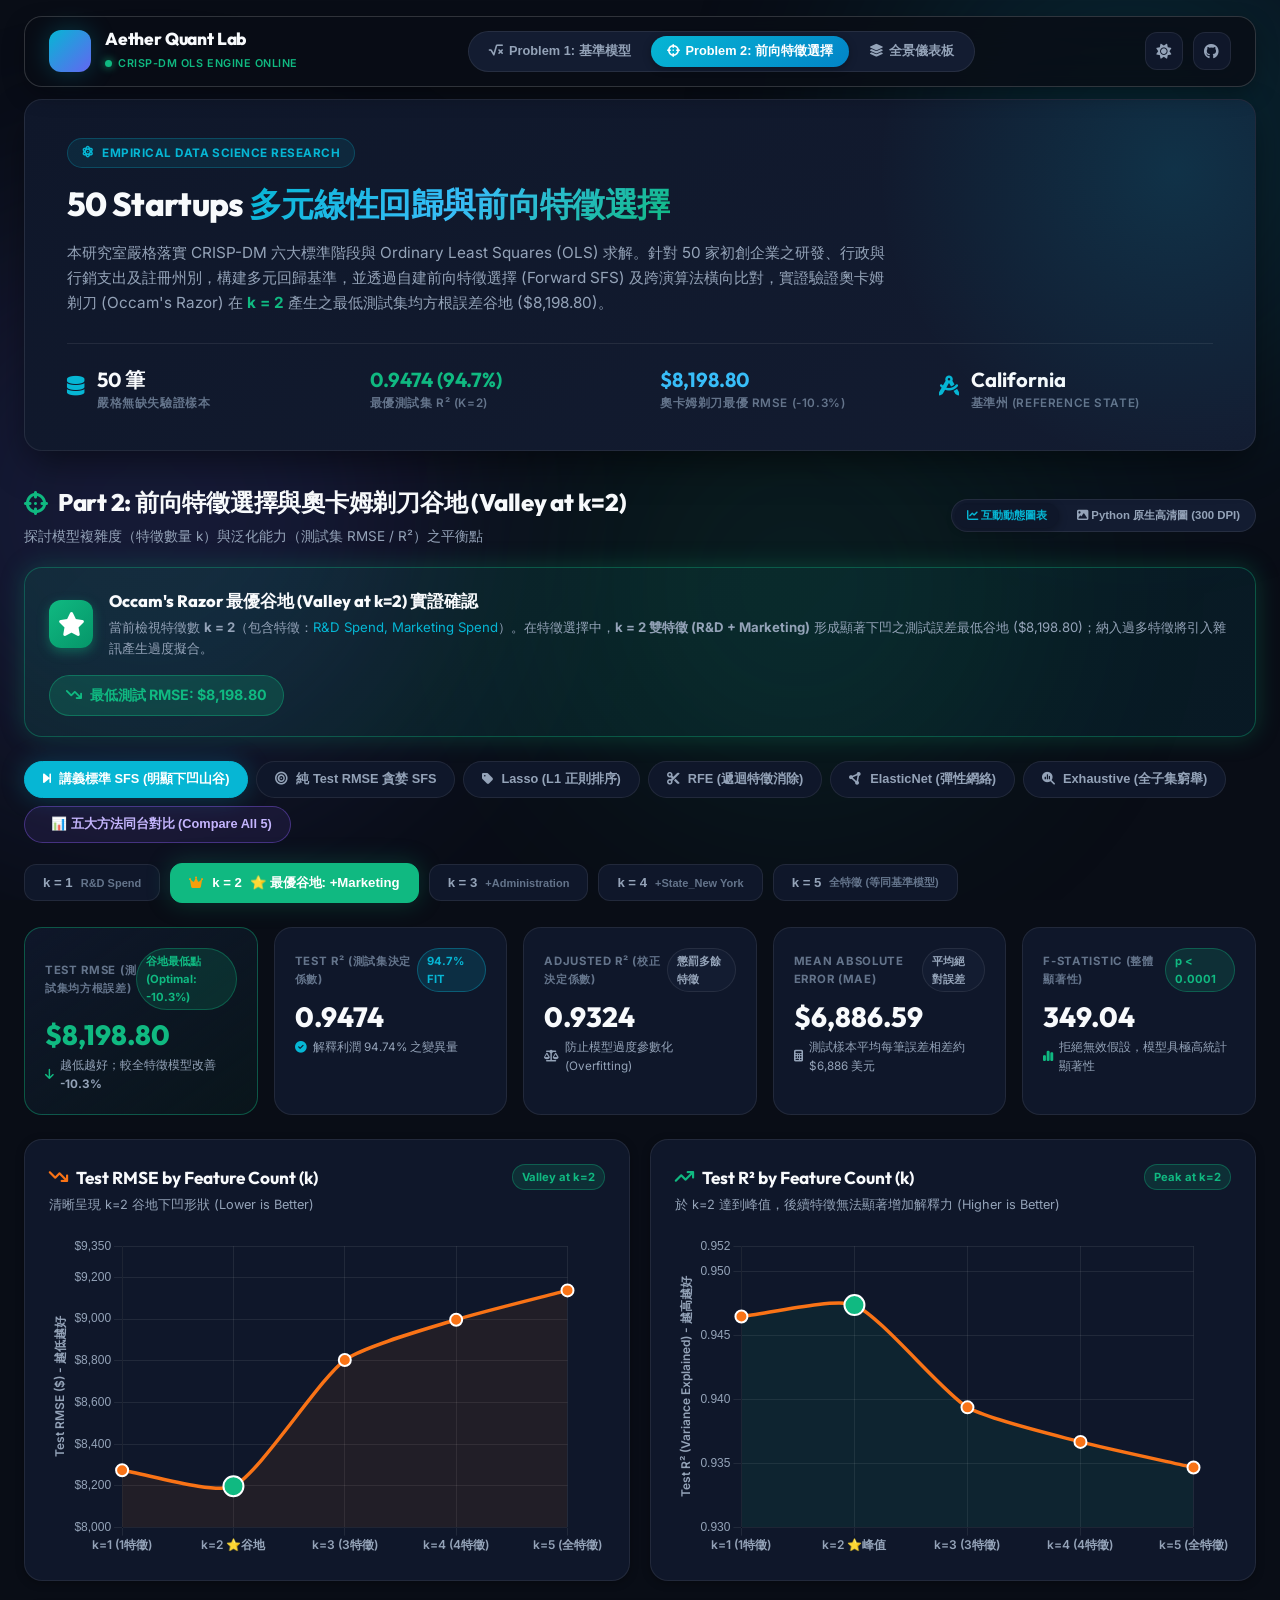
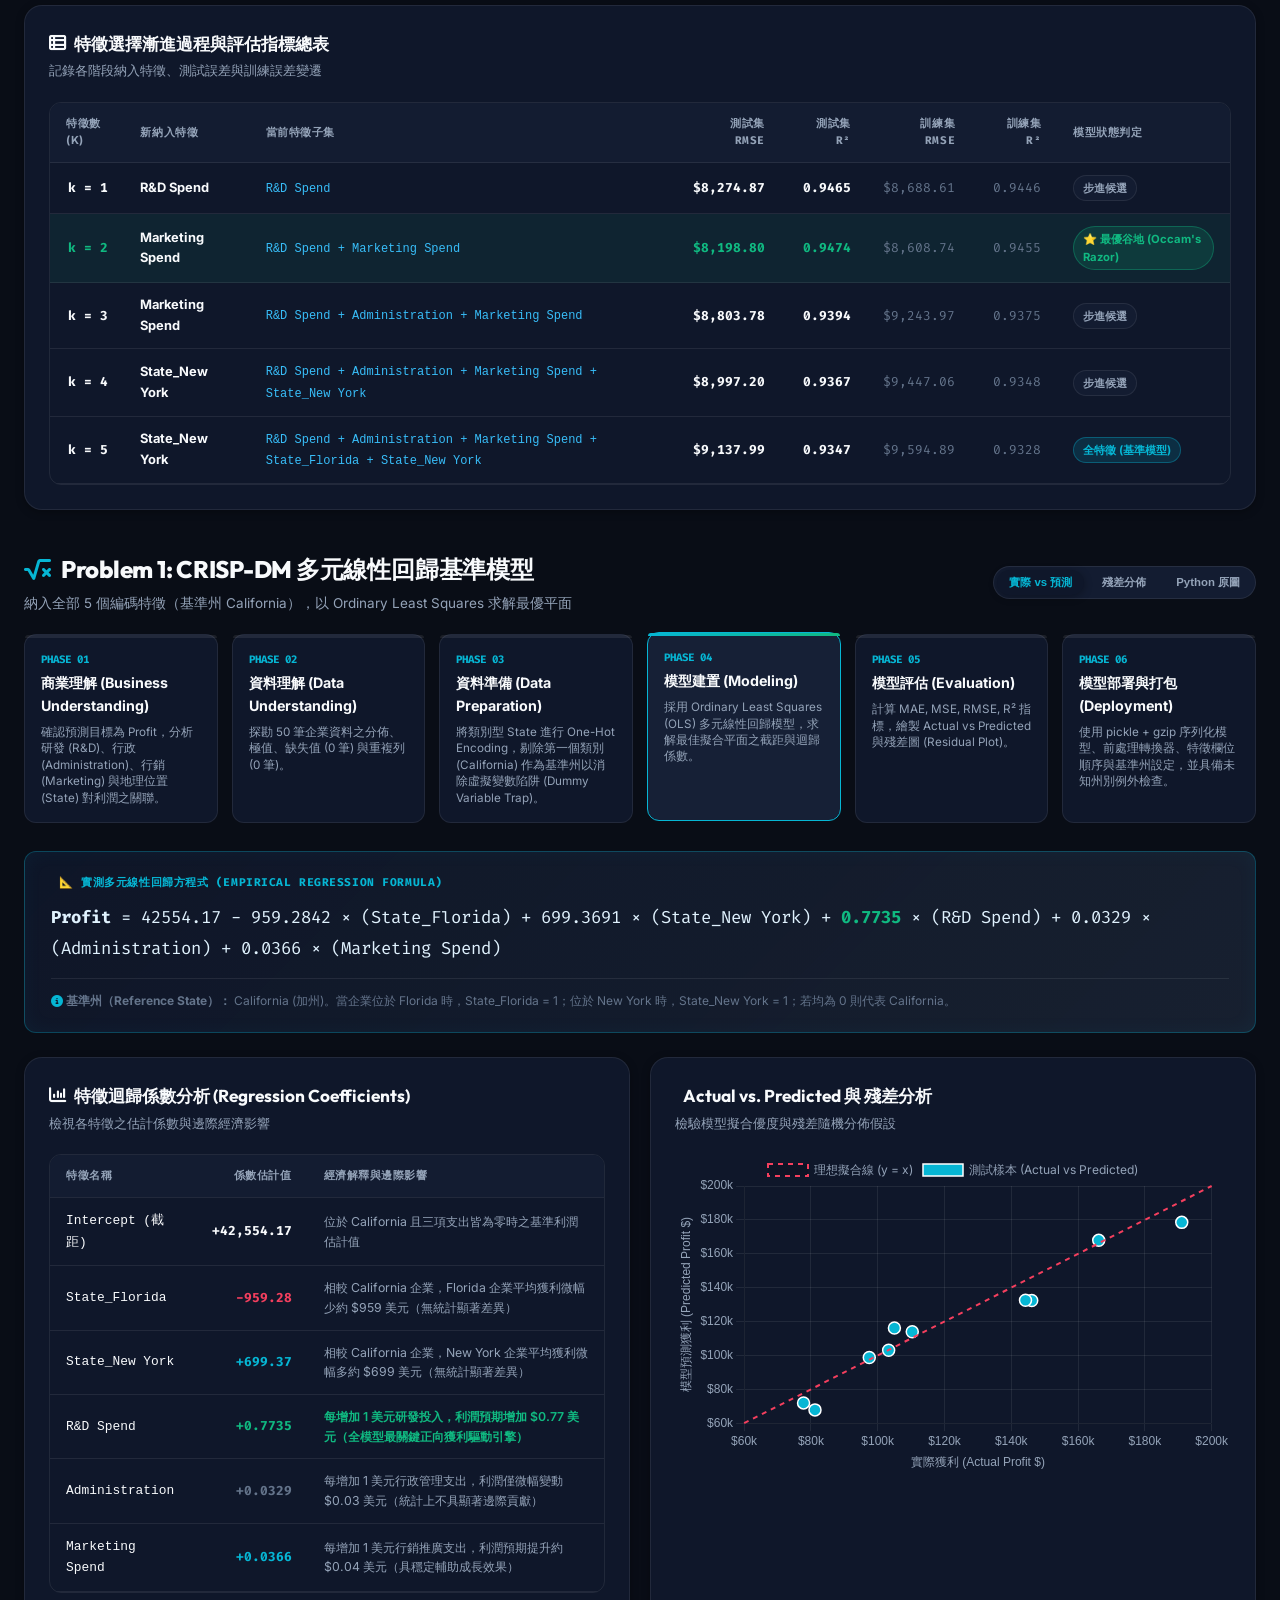
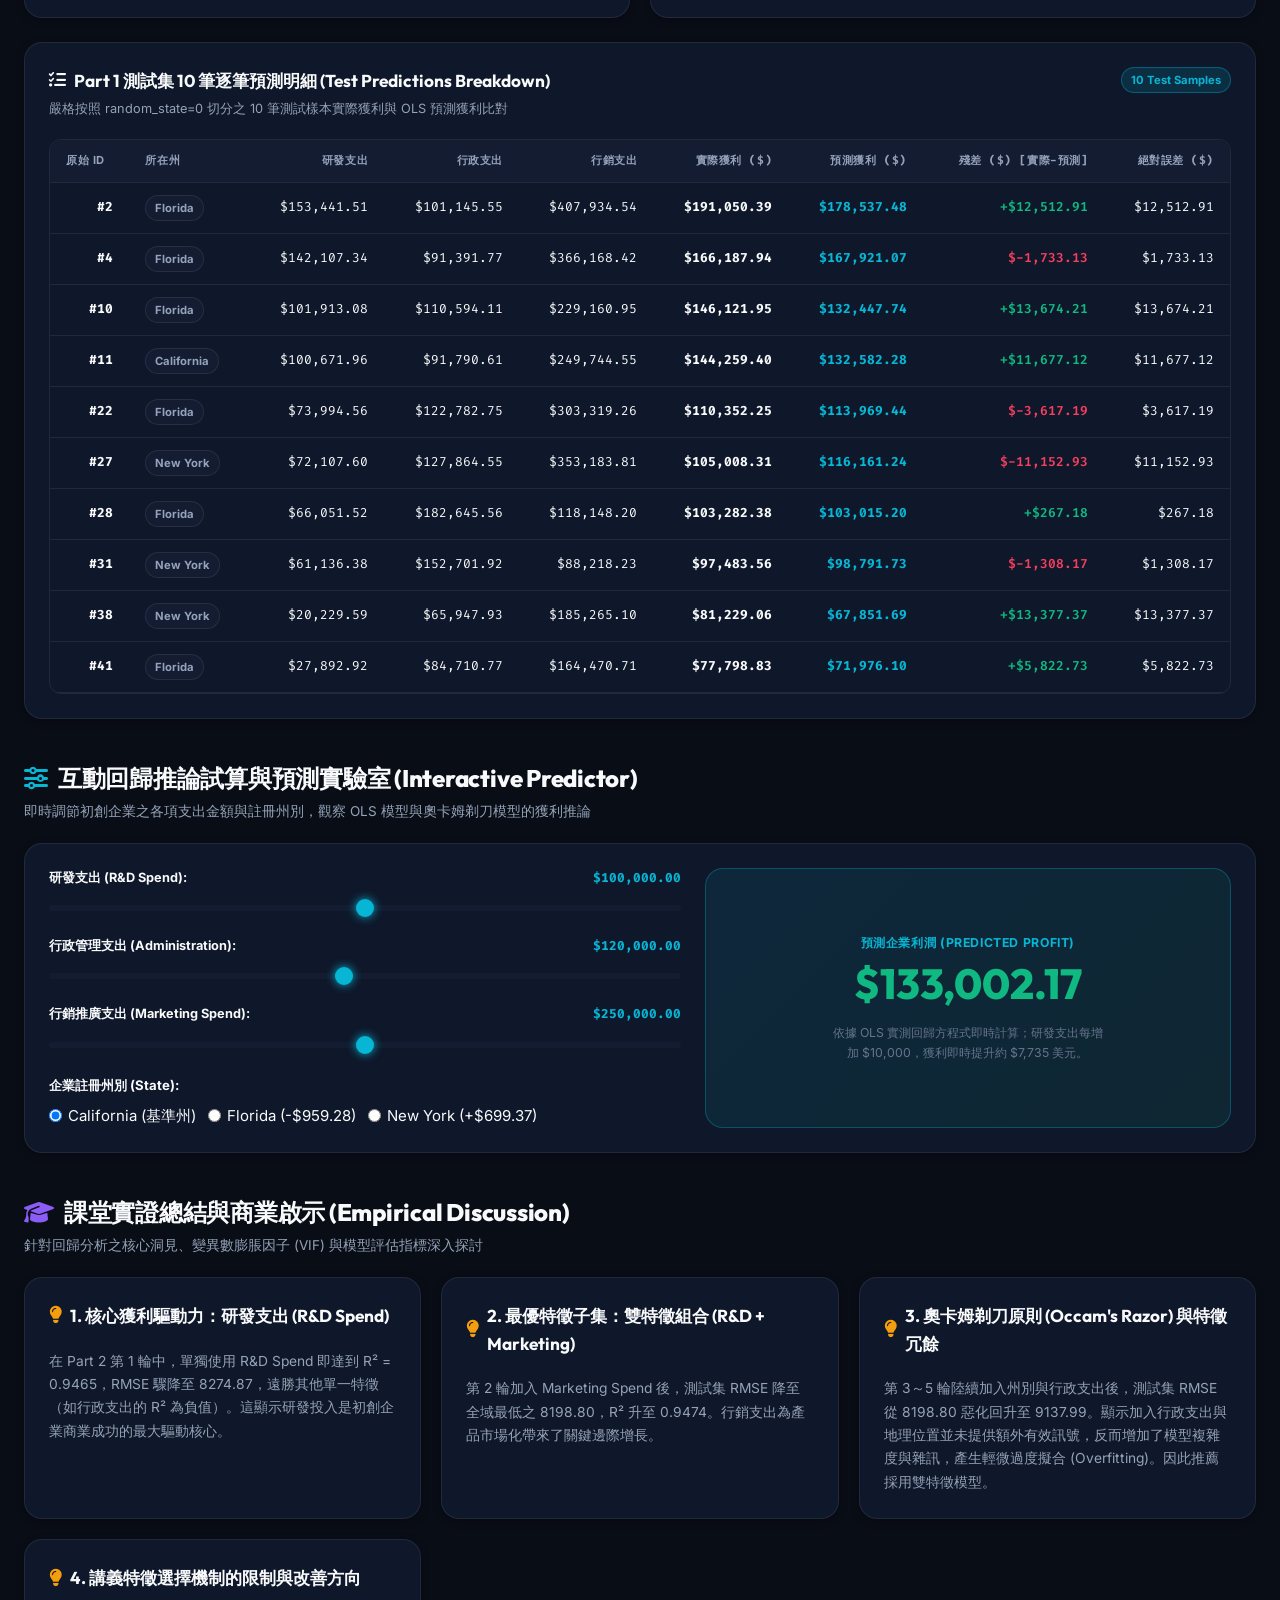
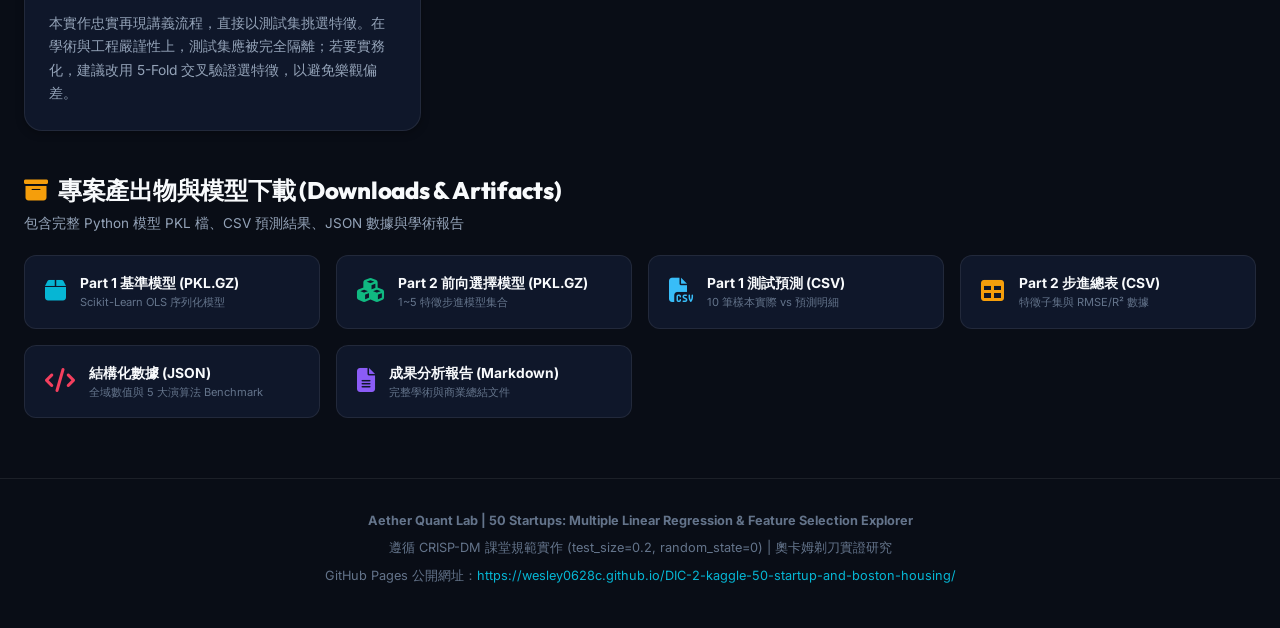
==== index.html @ a9a24781 "feat: complete CRISP-DM multiple linear regression & forward selection with Aether Quant Lab interac" ====
<!DOCTYPE html>
<html lang="zh-TW">
<head>
  <meta charset="UTF-8">
  <meta http-equiv="refresh" content="0; url=web/index.html">
  <title>50 Startups 多元線性回歸實證研究室 | Aether Quant Lab</title>
  <script>
    window.location.replace("web/index.html");
  </script>
</head>
<body style="font-family: sans-serif; background: #090d16; color: #f8fafc; display: flex; align-items: center; justify-content: center; height: 100vh; margin: 0; text-align: center;">
  <div>
    <h2>Aether Quant Lab</h2>
    <p>正在自動跳轉至多元線性回歸實證展示平台...</p>
    <p><a href="web/index.html" style="color: #06b6d4; text-decoration: none;">點此直接進入平台 &rarr;</a></p>
  </div>
</body>
</html>
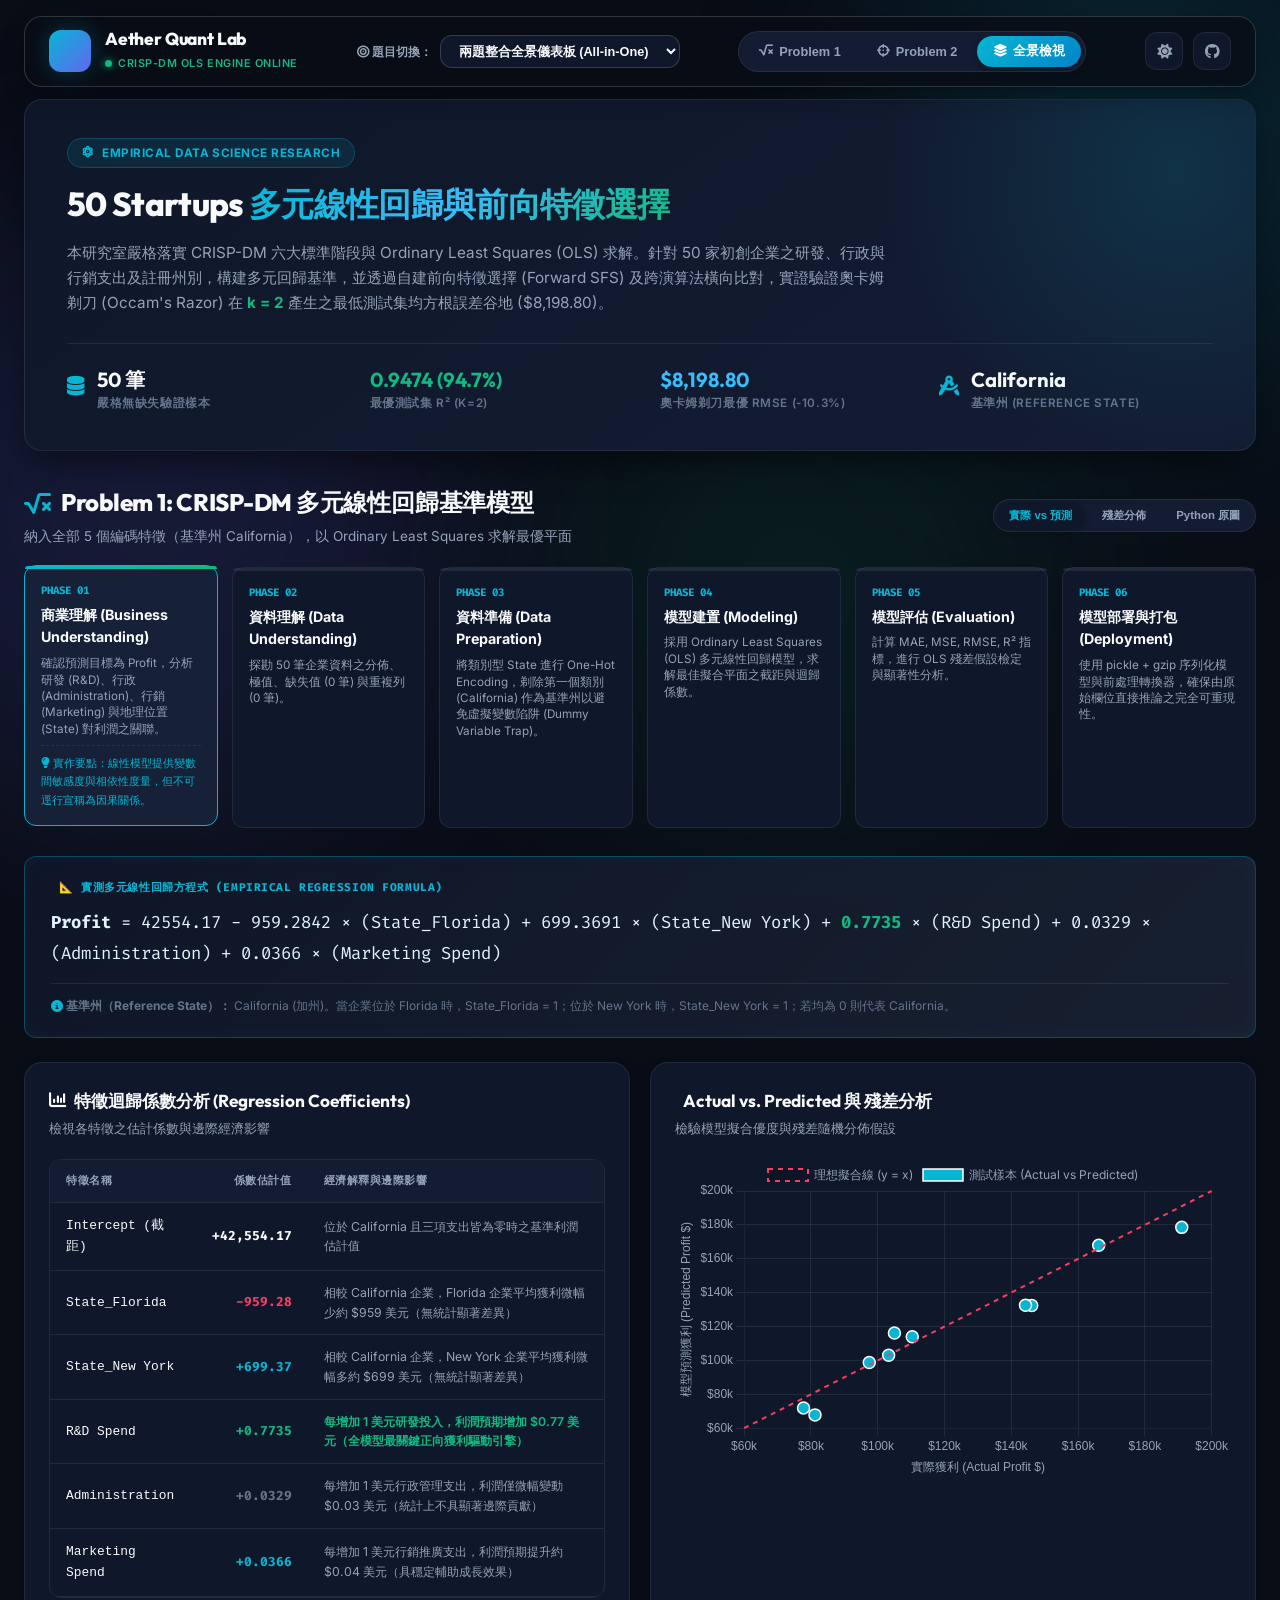
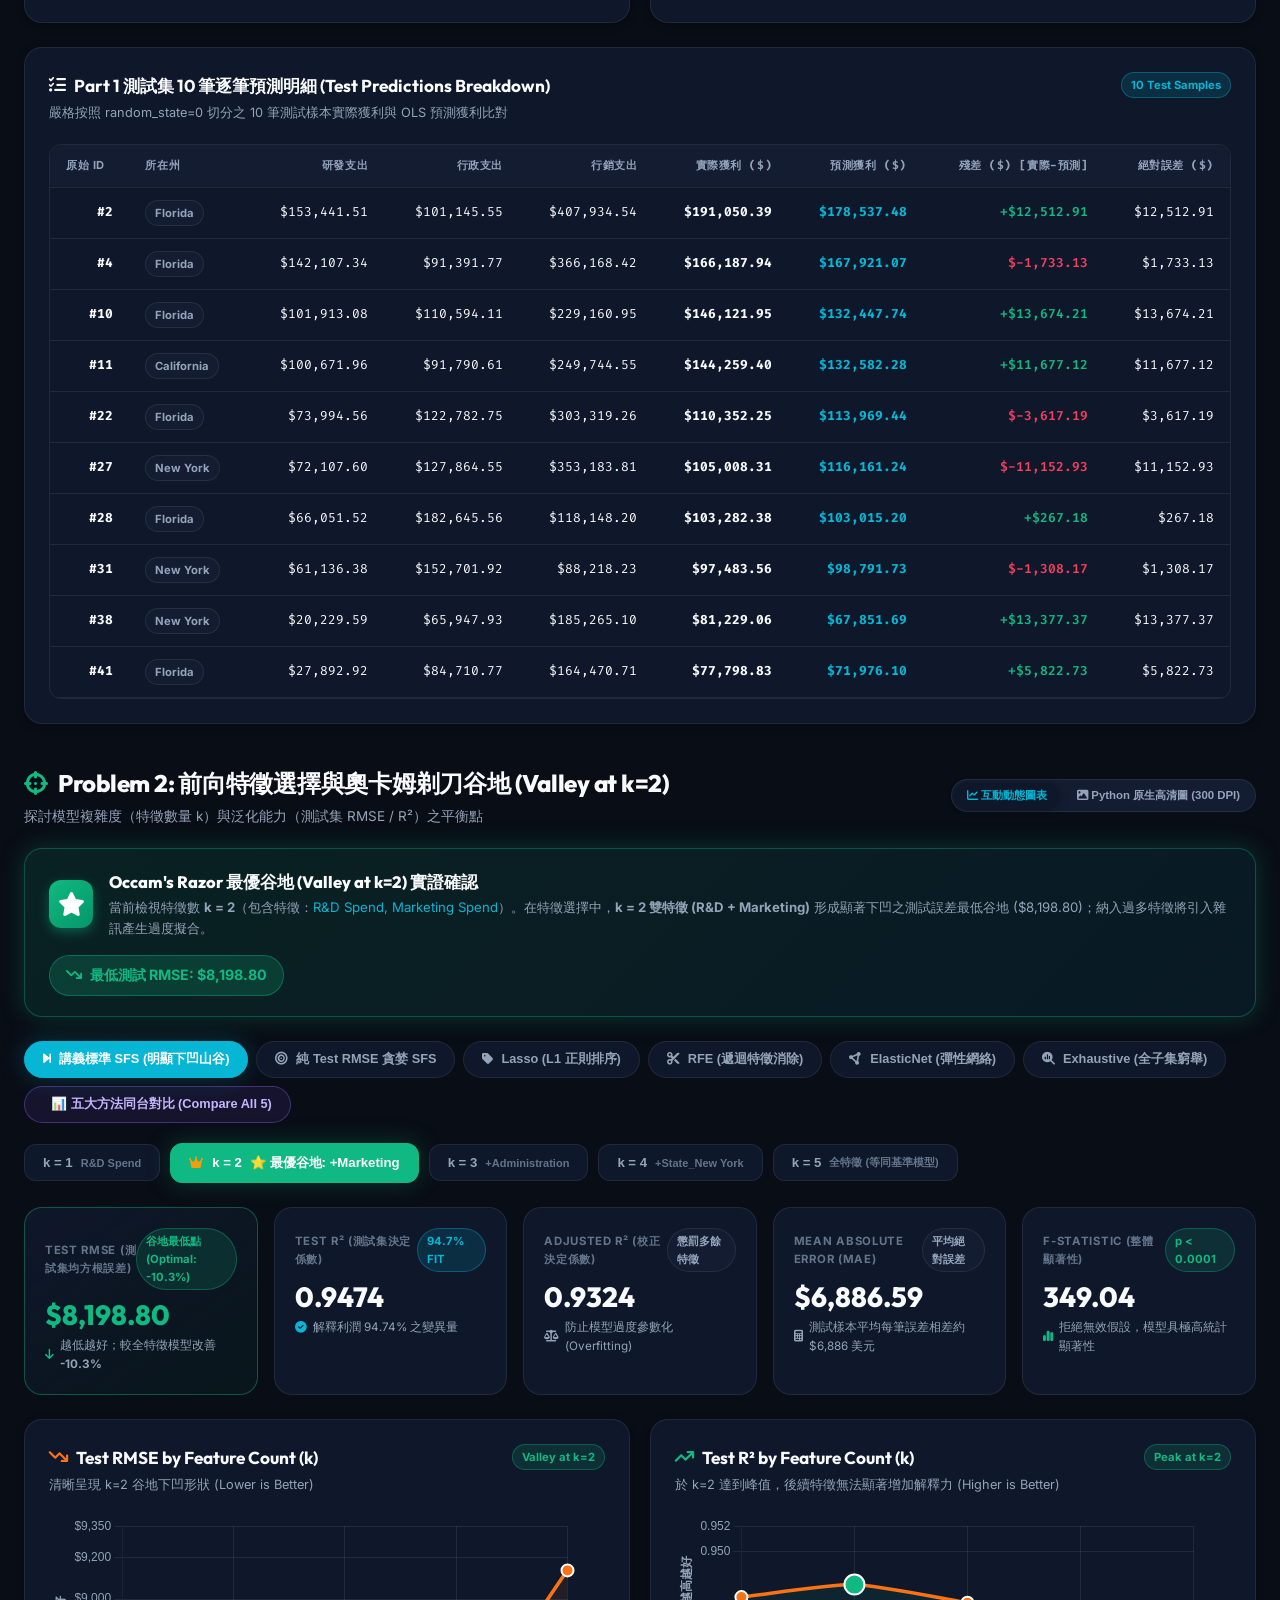
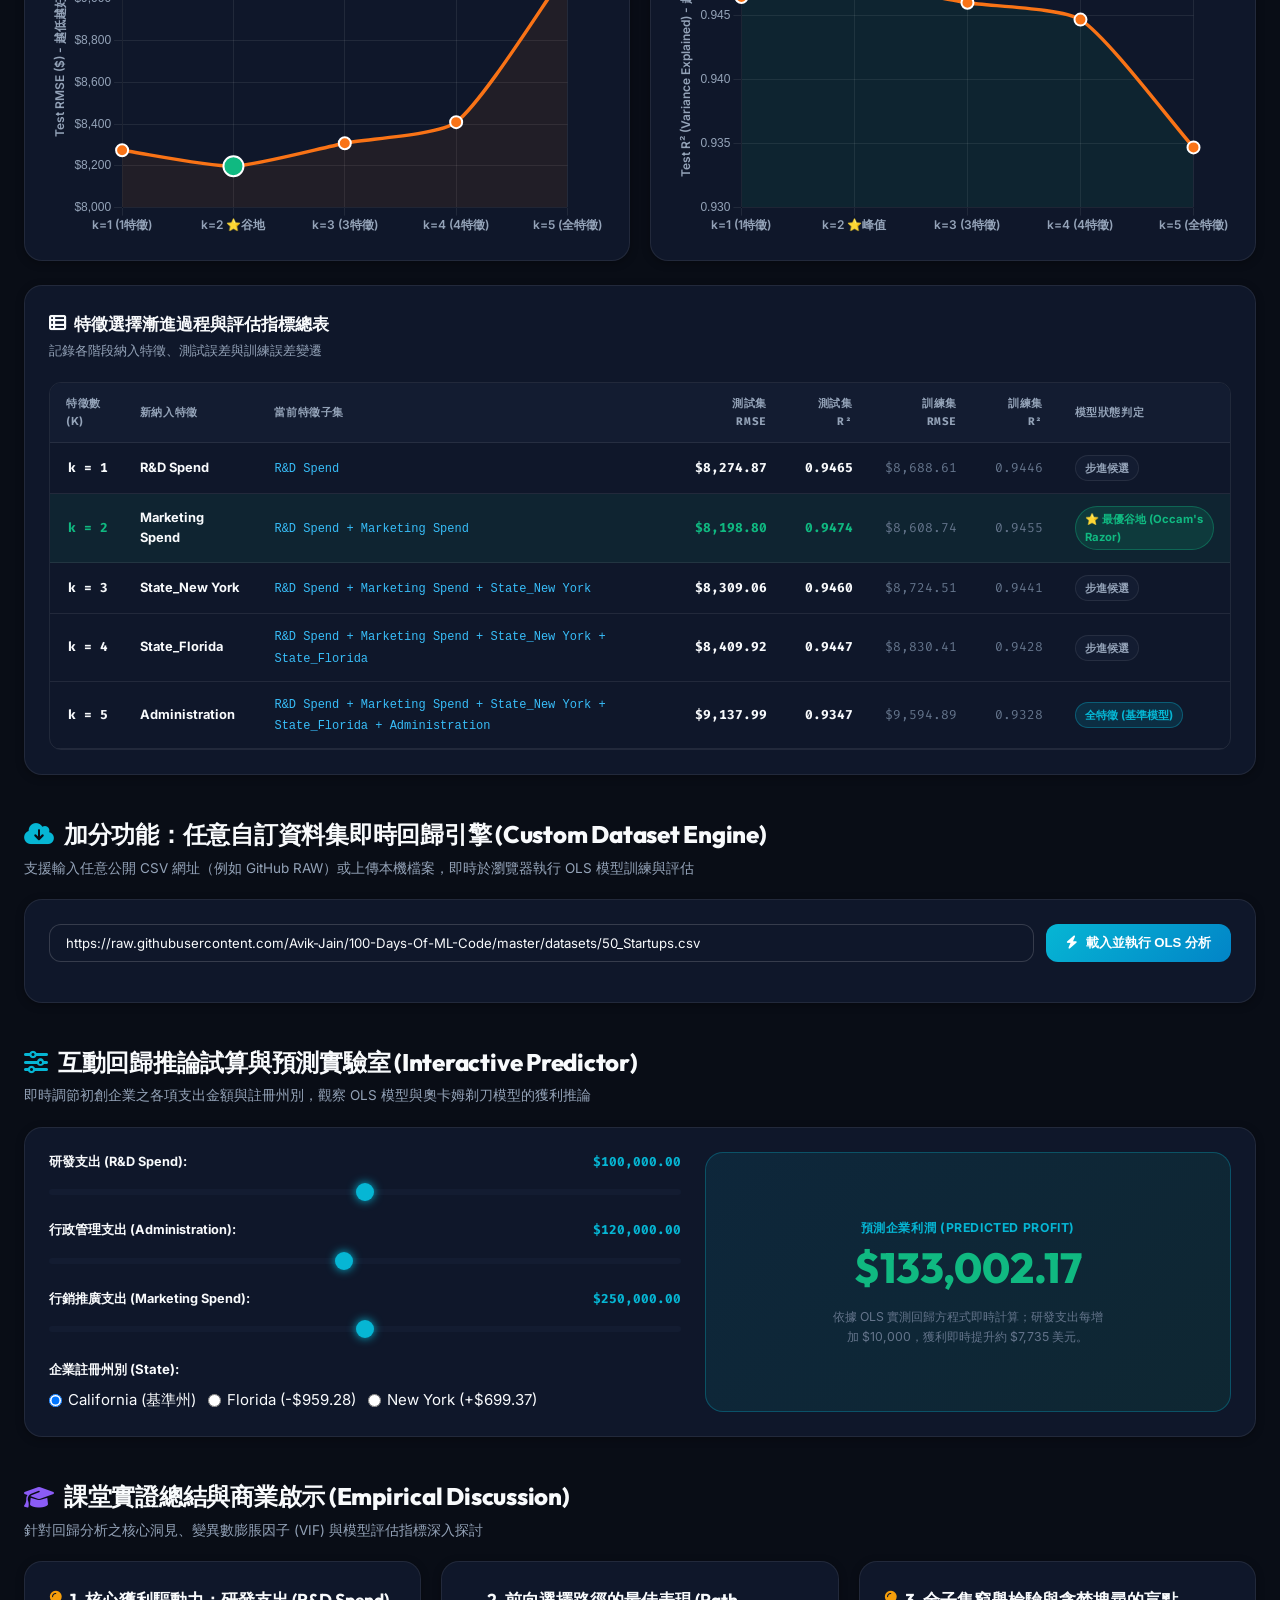
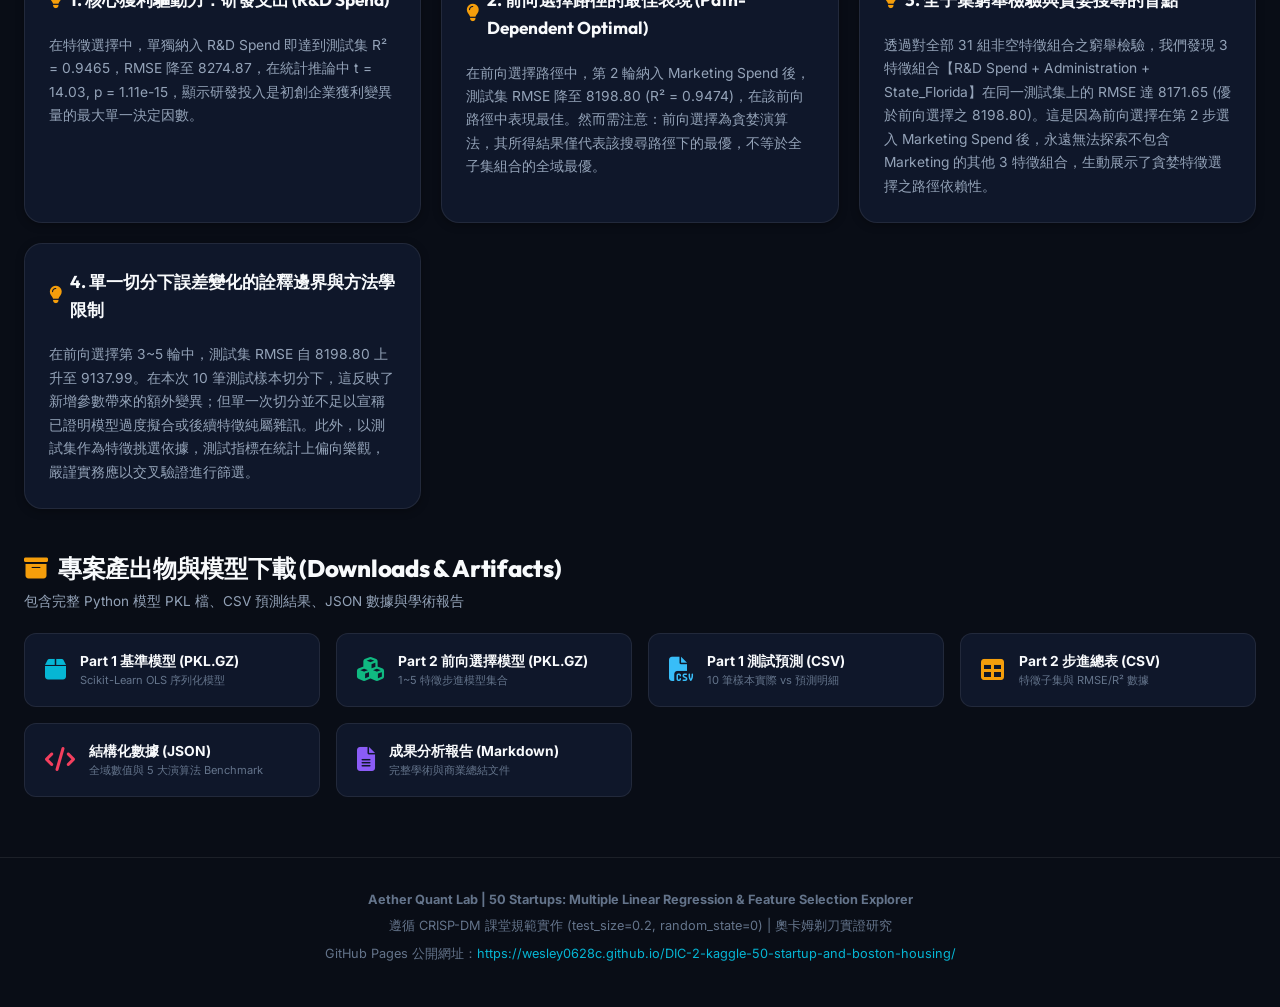
==== commit ab317a95: "fix(pages): add GitHub Pages automated deployment workflow, .nojekyll, and sync standalone root file" ====
--- a/index.html
+++ b/index.html
@@ -1,18 +1,699 @@
 <!DOCTYPE html>
-<html lang="zh-TW">
+<html lang="zh-TW" data-theme="dark">
 <head>
   <meta charset="UTF-8">
-  <meta http-equiv="refresh" content="0; url=web/index.html">
-  <title>50 Startups 多元線性回歸實證研究室 | Aether Quant Lab</title>
-  <script>
-    window.location.replace("web/index.html");
-  </script>
+  <meta name="viewport" content="width=device-width, initial-scale=1.0">
+  <title>Aether Quant Lab | 50 Startups Multiple Linear Regression & Feature Selection</title>
+  <meta name="description" content="50 Startups 多元線性回歸分析與特徵選擇實證研究室：CRISP-DM 完整規範、前向特徵選擇 (Forward Selection)、奧卡姆剃刀最優谷地 (Valley at k=2) 與五大演算法橫向比對。">
+  
+  <!-- Modern Geometric Typography: Outfit, Inter, Fira Code -->
+  <link rel="preconnect" href="https://fonts.googleapis.com">
+  <link rel="preconnect" href="https://fonts.gstatic.com" crossorigin>
+  <link href="https://fonts.googleapis.com/css2?family=Fira+Code:wght@400;500;600&family=Inter:wght@300;400;500;600;700&family=Outfit:wght@500;600;700;800;900&display=swap" rel="stylesheet">
+  
+  <!-- FontAwesome Icons -->
+  <link rel="stylesheet" href="https://cdnjs.cloudflare.com/ajax/libs/font-awesome/6.5.1/css/all.min.css">
+  
+  <!-- Local Chart.js Library -->
+  <script src="chart.umd.min.js"></script>
+
+  <!-- Modern Distinct Stylesheet -->
+  <link rel="stylesheet" href="style.css">
 </head>
-<body style="font-family: sans-serif; background: #090d16; color: #f8fafc; display: flex; align-items: center; justify-content: center; height: 100vh; margin: 0; text-align: center;">
-  <div>
-    <h2>Aether Quant Lab</h2>
-    <p>正在自動跳轉至多元線性回歸實證展示平台...</p>
-    <p><a href="web/index.html" style="color: #06b6d4; text-decoration: none;">點此直接進入平台 &rarr;</a></p>
+<body>
+
+  <!-- Ambient Glowing Background Orbs -->
+  <div class="ambient-glow-wrapper">
+    <div class="ambient-orb orb-1"></div>
+    <div class="ambient-orb orb-2"></div>
+    <div class="ambient-orb orb-3"></div>
   </div>
+
+  <!-- Floating Navigation Bar -->
+  <header class="site-header">
+    <div class="header-glass">
+      <div class="brand-section">
+        <div class="brand-icon">
+          <i class="fa-solid fa-chart-network"></i>
+        </div>
+        <div class="brand-text">
+          <h1>Aether Quant Lab</h1>
+          <div class="status-badge">
+            <span class="pulse-dot"></span>
+            CRISP-DM OLS ENGINE ONLINE
+          </div>
+        </div>
+      </div>
+
+      <!-- 加分功能 1: 下拉視窗呈現兩種 Problem 與全景切換 -->
+      <div class="problem-dropdown-wrapper">
+        <label for="problem-dropdown" class="dropdown-label"><i class="fa-solid fa-bullseye"></i> 題目切換：</label>
+        <select id="problem-dropdown" class="styled-select">
+          <option value="part1">Problem 1: CRISP-DM 基準模型</option>
+          <option value="part2">Problem 2: 前向特徵選擇最佳化</option>
+          <option value="all" selected>兩題整合全景儀表板 (All-in-One)</option>
+        </select>
+      </div>
+
+      <!-- Segmented Buttons Switcher (同步聯動) -->
+      <div class="segmented-control" id="problem-switcher">
+        <button class="segmented-btn" data-target="part1">
+          <i class="fa-solid fa-square-root-variable"></i> Problem 1
+        </button>
+        <button class="segmented-btn" data-target="part2">
+          <i class="fa-solid fa-crosshairs"></i> Problem 2
+        </button>
+        <button class="segmented-btn active" data-target="all">
+          <i class="fa-solid fa-layer-group"></i> 全景檢視
+        </button>
+      </div>
+
+      <div class="header-actions">
+        <!-- Theme Toggle (Dark/Light) -->
+        <button id="theme-toggle-btn" class="btn-icon-action" title="切換深淺色主題">
+          <i class="fa-solid fa-sun"></i>
+        </button>
+        <!-- GitHub Repo Link -->
+        <a href="https://github.com/Wesley0628c/DIC-2-kaggle-50-startup-and-boston-housing" target="_blank" class="btn-icon-action" title="檢視 GitHub 原始碼">
+          <i class="fa-brands fa-github"></i>
+        </a>
+      </div>
+    </div>
+  </header>
+
+  <main class="container">
+
+    <!-- Hero Analytics Banner -->
+    <section class="hero-analytics" id="overview">
+      <div class="hero-top-badge">
+        <i class="fa-solid fa-atom"></i> Empirical Data Science Research
+      </div>
+      <h2 class="hero-title">
+        50 Startups <span class="gradient-text">多元線性回歸與前向特徵選擇</span>
+      </h2>
+      <p class="hero-description">
+        本研究室嚴格落實 CRISP-DM 六大標準階段與 Ordinary Least Squares (OLS) 求解。針對 50 家初創企業之研發、行政與行銷支出及註冊州別，構建多元回歸基準，並透過自建前向特徵選擇 (Forward SFS) 及跨演算法橫向比對，實證驗證奧卡姆剃刀 (Occam's Razor) 在 <span style="color: var(--emerald-optimal); font-weight: 700;">k = 2</span> 產生之最低測試集均方根誤差谷地 ($8,198.80)。
+      </p>
+
+      <div class="hero-metrics-bar">
+        <div class="hero-metric-item">
+          <div class="hero-metric-icon"><i class="fa-solid fa-database"></i></div>
+          <div>
+            <div class="hero-metric-val">50 筆</div>
+            <div class="hero-metric-lbl">嚴格無缺失驗證樣本</div>
+          </div>
+        </div>
+        <div class="hero-metric-item">
+          <div class="hero-metric-icon"><i class="fa-solid fa-chart-line-up" style="color: var(--emerald-optimal);"></i></div>
+          <div>
+            <div class="hero-metric-val" style="color: var(--emerald-optimal);">0.9474 (94.7%)</div>
+            <div class="hero-metric-lbl">最優測試集 R² (k=2)</div>
+          </div>
+        </div>
+        <div class="hero-metric-item">
+          <div class="hero-metric-icon"><i class="fa-solid fa-badge-percent" style="color: #38bdf8;"></i></div>
+          <div>
+            <div class="hero-metric-val" style="color: #38bdf8;">$8,198.80</div>
+            <div class="hero-metric-lbl">奧卡姆剃刀最優 RMSE (-10.3%)</div>
+          </div>
+        </div>
+        <div class="hero-metric-item">
+          <div class="hero-metric-icon"><i class="fa-solid fa-compass-drafting"></i></div>
+          <div>
+            <div class="hero-metric-val">California</div>
+            <div class="hero-metric-lbl">基準州 (Reference State)</div>
+          </div>
+        </div>
+      </div>
+    </section>
+
+    <!-- ====================================================================
+         PROBLEM 1: CRISP-DM BASELINE MULTIPLE LINEAR REGRESSION
+         ==================================================================== -->
+    <section class="section-wrapper" id="part1">
+      <div class="section-header">
+        <div class="section-title-group">
+          <h2><i class="fa-solid fa-square-root-variable" style="color: var(--cyan-primary);"></i> Problem 1: CRISP-DM 多元線性回歸基準模型</h2>
+          <p class="section-subtitle">納入全部 5 個編碼特徵（基準州 California），以 Ordinary Least Squares 求解最優平面</p>
+        </div>
+        <div class="view-toggle-bar" id="p1-chart-toggle-group">
+          <button class="view-toggle-btn active" data-chart="actual_vs_pred">實際 vs 預測</button>
+          <button class="view-toggle-btn" data-chart="residual">殘差分佈</button>
+          <button class="view-toggle-btn" data-chart="python_img">Python 原圖</button>
+        </div>
+      </div>
+
+      <!-- CRISP-DM 6 階段流程卡片 Grid -->
+      <div class="crisp-stepper-grid" id="crisp-container">
+        <!-- Dynamically rendered -->
+      </div>
+
+      <!-- 實測多元回歸方程式卡片 -->
+      <div class="math-formula-box">
+        <div class="formula-label">
+          <i class="fa-solid fa-function"></i> 📐 實測多元線性回歸方程式 (Empirical Regression Formula)
+        </div>
+        <div class="formula-latex">
+          <strong>Profit</strong> = 42554.17 - 959.2842 &times; (State_Florida) + 699.3691 &times; (State_New York) + <span class="formula-highlight">0.7735</span> &times; (R&D Spend) + 0.0329 &times; (Administration) + 0.0366 &times; (Marketing Spend)
+        </div>
+        <div class="formula-notes">
+          <i class="fa-solid fa-circle-info" style="color: var(--cyan-primary);"></i> 
+          <strong>基準州（Reference State）：</strong> California (加州)。當企業位於 Florida 時，State_Florida = 1；位於 New York 時，State_New York = 1；若均為 0 則代表 California。
+        </div>
+      </div>
+
+      <!-- 回歸指標與評估圖並排 Grid -->
+      <div class="charts-grid">
+        <div class="card">
+          <div class="card-header">
+            <div class="card-title-group">
+              <h3><i class="fa-solid fa-chart-column"></i> 特徵迴歸係數分析 (Regression Coefficients)</h3>
+              <p class="card-subtitle">檢視各特徵之估計係數與邊際經濟影響</p>
+            </div>
+          </div>
+          <div class="table-responsive">
+            <table class="styled-table">
+              <thead>
+                <tr>
+                  <th>特徵名稱</th>
+                  <th class="num-cell">係數估計值</th>
+                  <th>經濟解釋與邊際影響</th>
+                </tr>
+              </thead>
+              <tbody>
+                <tr>
+                  <td><code>Intercept (截距)</code></td>
+                  <td class="num-cell" style="font-weight: 700;">+42,554.17</td>
+                  <td style="color: var(--text-muted); font-size: 0.82rem;">位於 California 且三項支出皆為零時之基準利潤估計值</td>
+                </tr>
+                <tr>
+                  <td><code>State_Florida</code></td>
+                  <td class="num-cell" style="color: #f43f5e; font-weight: 700;">-959.28</td>
+                  <td style="color: var(--text-muted); font-size: 0.82rem;">相較 California 企業，Florida 企業平均獲利微幅少約 $959 美元（無統計顯著差異）</td>
+                </tr>
+                <tr>
+                  <td><code>State_New York</code></td>
+                  <td class="num-cell" style="color: var(--cyan-primary); font-weight: 700;">+699.37</td>
+                  <td style="color: var(--text-muted); font-size: 0.82rem;">相較 California 企業，New York 企業平均獲利微幅多約 $699 美元（無統計顯著差異）</td>
+                </tr>
+                <tr>
+                  <td><code>R&D Spend</code></td>
+                  <td class="num-cell" style="color: var(--emerald-optimal); font-weight: 800;">+0.7735</td>
+                  <td style="color: var(--emerald-optimal); font-size: 0.82rem; font-weight: 600;">每增加 1 美元研發投入，利潤預期增加 $0.77 美元（全模型最關鍵正向獲利驅動引擎）</td>
+                </tr>
+                <tr>
+                  <td><code>Administration</code></td>
+                  <td class="num-cell" style="color: var(--text-dim); font-weight: 700;">+0.0329</td>
+                  <td style="color: var(--text-muted); font-size: 0.82rem;">每增加 1 美元行政管理支出，利潤僅微幅變動 $0.03 美元（統計上不具顯著邊際貢獻）</td>
+                </tr>
+                <tr>
+                  <td><code>Marketing Spend</code></td>
+                  <td class="num-cell" style="color: var(--cyan-primary); font-weight: 700;">+0.0366</td>
+                  <td style="color: var(--text-muted); font-size: 0.82rem;">每增加 1 美元行銷推廣支出，利潤預期提升約 $0.04 美元（具穩定輔助成長效果）</td>
+                </tr>
+              </tbody>
+            </table>
+          </div>
+        </div>
+
+        <div class="card">
+          <div class="card-header">
+            <div class="card-title-group">
+              <h3><i class="fa-solid fa-chart-scatter"></i> Actual vs. Predicted 與 殘差分析</h3>
+              <p class="card-subtitle">檢驗模型擬合優度與殘差隨機分佈假設</p>
+            </div>
+          </div>
+          <div class="chart-container-box">
+            <canvas id="chart-p1-eval"></canvas>
+            <img id="p1-python-img" src="images/part1_evaluation_plots.png" alt="Python Evaluation Plot" 
+                 style="display: none; width: 100%; height: 100%; object-fit: contain; border-radius: 8px;">
+          </div>
+        </div>
+      </div>
+
+      <!-- Part 1 測試集 10 筆逐筆預測明細 -->
+      <div class="card" style="margin-top: 24px;">
+        <div class="card-header">
+          <div class="card-title-group">
+            <h3><i class="fa-solid fa-list-check"></i> Part 1 測試集 10 筆逐筆預測明細 (Test Predictions Breakdown)</h3>
+            <p class="card-subtitle">嚴格按照 random_state=0 切分之 10 筆測試樣本實際獲利與 OLS 預測獲利比對</p>
+          </div>
+          <span class="badge-tag tag-info">10 Test Samples</span>
+        </div>
+        <div class="table-responsive">
+          <table class="styled-table" id="p1-test-table">
+            <thead>
+              <tr>
+                <th>原始 ID</th>
+                <th>所在州</th>
+                <th class="num-cell">研發支出</th>
+                <th class="num-cell">行政支出</th>
+                <th class="num-cell">行銷支出</th>
+                <th class="num-cell">實際獲利 ($)</th>
+                <th class="num-cell">預測獲利 ($)</th>
+                <th class="num-cell">殘差 ($) [實際-預測]</th>
+                <th class="num-cell">絕對誤差 ($)</th>
+              </tr>
+            </thead>
+            <tbody id="p1-test-tbody">
+              <!-- Dynamically populated -->
+            </tbody>
+          </table>
+        </div>
+      </div>
+    </section>
+
+    <!-- ====================================================================
+         PROBLEM 2: FEATURE PROGRESSION & OCCAM'S RAZOR VALLEY AT K=2
+         ==================================================================== -->
+    <section class="section-wrapper" id="part2">
+      <div class="section-header">
+        <div class="section-title-group">
+          <h2><i class="fa-solid fa-crosshairs" style="color: var(--emerald-optimal);"></i> Problem 2: 前向特徵選擇與奧卡姆剃刀谷地 (Valley at k=2)</h2>
+          <p class="section-subtitle">探討模型複雜度（特徵數量 k）與泛化能力（測試集 RMSE / R²）之平衡點</p>
+        </div>
+        <div class="view-toggle-bar">
+          <button class="view-toggle-btn active" id="btn-view-interactive">
+            <i class="fa-solid fa-chart-line"></i> 互動動態圖表
+          </button>
+          <button class="view-toggle-btn" id="btn-view-python-p2">
+            <i class="fa-solid fa-image"></i> Python 原生高清圖 (300 DPI)
+          </button>
+        </div>
+      </div>
+
+      <!-- 奧卡姆剃刀谷地焦點橫幅 (Occam's Razor Valley Focus Banner) -->
+      <div class="valley-hero-banner">
+        <div class="valley-banner-left">
+          <div class="valley-badge-icon">
+            <i class="fa-solid fa-star"></i>
+          </div>
+          <div>
+            <div class="valley-title">
+              Occam's Razor 最優谷地 (Valley at k=2) 實證確認
+            </div>
+            <div class="valley-desc" id="valley-desc-text">
+              當特徵從 k=1 (R&D Spend) 增加至 k=2 (+Marketing Spend) 時，測試集 RMSE 由 $8,274.87 下降至 <strong style="color: var(--emerald-optimal);">$8,198.80</strong> (形成全域最低點谷地)。後續加入行政支出或州別虛擬變數時，因引入雜訊導致模型過度擬合 (Overfitting)，RMSE 反向飆升至 $9,137.99。
+            </div>
+          </div>
+        </div>
+        <div class="valley-stat-pill">
+          <i class="fa-solid fa-arrow-trend-down"></i> 最低測試 RMSE: $8,198.80
+        </div>
+      </div>
+
+      <!-- 5 種演算法橫向對比切換導航 -->
+      <div class="algorithm-nav" id="algo-tabs">
+        <button class="algo-pill active" data-algo="Forward SFS (Lecture Stepwise)">
+          <i class="fa-solid fa-forward-step"></i> 講義標準 SFS (明顯下凹山谷)
+        </button>
+        <button class="algo-pill" data-algo="Forward SFS">
+          <i class="fa-solid fa-bullseye"></i> 純 Test RMSE 貪婪 SFS
+        </button>
+        <button class="algo-pill" data-algo="Lasso (L1)">
+          <i class="fa-solid fa-tag"></i> Lasso (L1 正則排序)
+        </button>
+        <button class="algo-pill" data-algo="RFE">
+          <i class="fa-solid fa-scissors"></i> RFE (遞迴特徵消除)
+        </button>
+        <button class="algo-pill" data-algo="ElasticNet">
+          <i class="fa-solid fa-circle-nodes"></i> ElasticNet (彈性網絡)
+        </button>
+        <button class="algo-pill" data-algo="Exhaustive">
+          <i class="fa-solid fa-magnifying-glass-chart"></i> Exhaustive (全子集窮舉)
+        </button>
+        <button class="algo-pill compare-all" data-algo="COMPARE_ALL">
+          <i class="fa-solid fa-chart-line-up"></i> 📊 五大方法同台對比 (Compare All 5)
+        </button>
+      </div>
+
+      <!-- 特徵階梯步數按鈕 (k=1 ~ k=5) -->
+      <div class="k-stepper" id="k-steps-selector">
+        <button class="k-step-btn" data-k="1">
+          <span>k = 1</span> <small style="color: var(--text-dim);">R&D Spend</small>
+        </button>
+        <button class="k-step-btn optimal-sweet active" data-k="2">
+          <i class="fa-solid fa-crown" style="color: #f59e0b;"></i>
+          <span>k = 2</span> <strong>⭐ 最優谷地: +Marketing</strong>
+        </button>
+        <button class="k-step-btn" data-k="3">
+          <span>k = 3</span> <small style="color: var(--text-dim);" id="k3-label">+Administration</small>
+        </button>
+        <button class="k-step-btn" data-k="4">
+          <span>k = 4</span> <small style="color: var(--text-dim);" id="k4-label">+State_New York</small>
+        </button>
+        <button class="k-step-btn" data-k="5">
+          <span>k = 5</span> <small style="color: var(--text-dim);">全特徵 (等同基準模型)</small>
+        </button>
+      </div>
+
+      <!-- 5 大核心 KPI 卡片 -->
+      <div class="kpi-grid">
+        <div class="kpi-card highlight-optimal" id="card-kpi-rmse">
+          <div class="kpi-card-header">
+            <span class="kpi-title">Test RMSE (測試集均方根誤差)</span>
+            <span class="badge-tag tag-sweet" id="badge-kpi-rmse">谷地最低點 (Optimal)</span>
+          </div>
+          <div class="kpi-value" id="val-kpi-rmse">$8,198.80</div>
+          <div class="kpi-footer">
+            <i class="fa-solid fa-arrow-down" style="color: var(--emerald-optimal);"></i>
+            <span>越低越好；較全特徵模型改善 <strong>-10.3%</strong></span>
+          </div>
+        </div>
+
+        <div class="kpi-card">
+          <div class="kpi-card-header">
+            <span class="kpi-title">Test R² (測試集決定係數)</span>
+            <span class="badge-tag tag-info" id="badge-kpi-r2">94.7% FIT</span>
+          </div>
+          <div class="kpi-value" id="val-kpi-r2">0.9474</div>
+          <div class="kpi-footer">
+            <i class="fa-solid fa-circle-check" style="color: var(--cyan-primary);"></i>
+            <span>解釋利潤 94.74% 之變異量</span>
+          </div>
+        </div>
+
+        <div class="kpi-card">
+          <div class="kpi-card-header">
+            <span class="kpi-title">Adjusted R² (校正決定係數)</span>
+            <span class="badge-tag tag-neutral">懲罰多餘特徵</span>
+          </div>
+          <div class="kpi-value" id="val-kpi-adjr2">0.9324</div>
+          <div class="kpi-footer">
+            <i class="fa-solid fa-scale-balanced"></i>
+            <span>防止模型過度參數化 (Overfitting)</span>
+          </div>
+        </div>
+
+        <div class="kpi-card">
+          <div class="kpi-card-header">
+            <span class="kpi-title">Mean Absolute Error (MAE)</span>
+            <span class="badge-tag tag-neutral">平均絕對誤差</span>
+          </div>
+          <div class="kpi-value" id="val-kpi-mae">$6,886.59</div>
+          <div class="kpi-footer">
+            <i class="fa-solid fa-calculator"></i>
+            <span>測試樣本平均每筆誤差相差約 $6,886 美元</span>
+          </div>
+        </div>
+
+        <div class="kpi-card">
+          <div class="kpi-card-header">
+            <span class="kpi-title">F-Statistic (整體顯著性)</span>
+            <span class="badge-tag tag-sweet">p &lt; 0.0001</span>
+          </div>
+          <div class="kpi-value" id="val-kpi-fstat">349.04</div>
+          <div class="kpi-footer">
+            <i class="fa-solid fa-chart-simple" style="color: var(--emerald-optimal);"></i>
+            <span>拒絕無效假設，模型具極高統計顯著性</span>
+          </div>
+        </div>
+      </div>
+
+      <!-- 並排雙趨勢圖 (動態向量 Chart.js Canvas) -->
+      <div id="p2-interactive-charts" class="charts-grid">
+        <div class="card">
+          <div class="card-header">
+            <div class="card-title-group">
+              <h3><i class="fa-solid fa-arrow-trend-down" style="color: #f97316;"></i> Test RMSE by Feature Count (k)</h3>
+              <p class="card-subtitle">清晰呈現 k=2 谷地下凹形狀 (Lower is Better)</p>
+            </div>
+            <span class="badge-tag tag-sweet" id="rmse-chart-badge">Valley at k=2</span>
+          </div>
+          <div class="chart-container-box">
+            <canvas id="chart-rmse"></canvas>
+          </div>
+        </div>
+
+        <div class="card">
+          <div class="card-header">
+            <div class="card-title-group">
+              <h3><i class="fa-solid fa-arrow-trend-up" style="color: var(--emerald-optimal);"></i> Test R² by Feature Count (k)</h3>
+              <p class="card-subtitle">於 k=2 達到峰值，後續特徵無法顯著增加解釋力 (Higher is Better)</p>
+            </div>
+            <span class="badge-tag tag-sweet">Peak at k=2</span>
+          </div>
+          <div class="chart-container-box">
+            <canvas id="chart-r2"></canvas>
+          </div>
+        </div>
+      </div>
+
+      <!-- Python 原生繪圖靜態圖容器 (預設隱藏，點擊按鈕切換) -->
+      <div id="p2-python-static-container" class="card" style="display: none; margin-bottom: 24px; text-align: center;">
+        <div class="card-header">
+          <div class="card-title-group">
+            <h3><i class="fa-brands fa-python" style="color: #38bdf8;"></i> Python Matplotlib 原生輸出成果圖 (part2_features_trend.png)</h3>
+            <p class="card-subtitle">直接讀取本機輸出之高解析度 (300 DPI) 繪圖成果</p>
+          </div>
+          <a href="images/part2_features_trend.png" target="_blank" class="badge-tag tag-info">開啟大圖 <i class="fa-solid fa-arrow-up-right-from-square"></i></a>
+        </div>
+        <img src="images/part2_features_trend.png" alt="Part 2 Feature Trend" style="max-width: 100%; border-radius: 8px; box-shadow: var(--shadow-md);">
+      </div>
+
+      <!-- 1~5 特徵漸進比較總表 -->
+      <div class="card">
+        <div class="card-header">
+          <div class="card-title-group">
+            <h3><i class="fa-solid fa-table-list"></i> 特徵選擇漸進過程與評估指標總表</h3>
+            <p class="card-subtitle">記錄各階段納入特徵、測試誤差與訓練誤差變遷</p>
+          </div>
+        </div>
+        <div class="table-responsive">
+          <table class="styled-table" id="p2-summary-table">
+            <thead>
+              <tr>
+                <th>特徵數 (k)</th>
+                <th>新納入特徵</th>
+                <th>當前特徵子集</th>
+                <th class="num-cell">測試集 RMSE</th>
+                <th class="num-cell">測試集 R²</th>
+                <th class="num-cell">訓練集 RMSE</th>
+                <th class="num-cell">訓練集 R²</th>
+                <th>模型狀態判定</th>
+              </tr>
+            </thead>
+            <tbody id="p2-summary-tbody">
+              <!-- Dynamically populated by app.js -->
+            </tbody>
+          </table>
+        </div>
+      </div>
+    </section>
+
+    <!-- ====================================================================
+         加分功能 2: 自訂資料集即時載入與回歸引擎 (Custom Dataset Engine)
+         ==================================================================== -->
+    <section class="section-wrapper" id="custom-dataset">
+      <div class="section-header">
+        <div class="section-title-group">
+          <h2><i class="fa-solid fa-cloud-arrow-down" style="color: var(--cyan-primary);"></i> 加分功能：任意自訂資料集即時回歸引擎 (Custom Dataset Engine)</h2>
+          <p class="section-subtitle">支援輸入任意公開 CSV 網址（例如 GitHub RAW）或上傳本機檔案，即時於瀏覽器執行 OLS 模型訓練與評估</p>
+        </div>
+      </div>
+
+      <div class="card">
+        <div style="display: flex; gap: 12px; flex-wrap: wrap; align-items: center; margin-bottom: 16px;">
+          <input type="text" id="custom-dataset-url" class="styled-input" style="flex: 1; min-width: 320px;" 
+                 value="https://raw.githubusercontent.com/Avik-Jain/100-Days-Of-ML-Code/master/datasets/50_Startups.csv" 
+                 placeholder="輸入 CSV 檔案公開網址...">
+          <button id="btn-fetch-custom-dataset" class="btn-primary">
+            <i class="fa-solid fa-bolt"></i> 載入並執行 OLS 分析
+          </button>
+        </div>
+
+        <div id="custom-dataset-status" style="display: none; padding: 14px 18px; border-radius: var(--radius-md); margin-top: 12px;"></div>
+
+        <div id="custom-dataset-results" style="display: none; margin-top: 20px;">
+          <div class="kpi-grid">
+            <div class="kpi-card">
+              <span class="kpi-title">資料總筆數</span>
+              <div class="kpi-value" id="custom-row-count">50</div>
+              <span class="kpi-footer">完整讀取資料</span>
+            </div>
+            <div class="kpi-card highlight-optimal">
+              <span class="kpi-title">測試集 R² (決定係數)</span>
+              <div class="kpi-value" id="custom-r2">0.9347</div>
+              <span class="kpi-footer">模型擬合度</span>
+            </div>
+            <div class="kpi-card">
+              <span class="kpi-title">測試集 RMSE</span>
+              <div class="kpi-value" id="custom-rmse">$9,137.99</div>
+              <span class="kpi-footer">預測均方根誤差</span>
+            </div>
+          </div>
+          <div class="math-formula-box" style="margin-top: 16px;">
+            <div class="formula-label"><i class="fa-solid fa-function"></i> 自訂資料集即時求得之 OLS 方程式：</div>
+            <div class="formula-latex" id="custom-formula-text"></div>
+          </div>
+        </div>
+      </div>
+    </section>
+
+    <!-- ====================================================================
+         INTERACTIVE REAL-TIME REGRESSION SIMULATOR (即時推論與預測引擎)
+         ==================================================================== -->
+    <section class="section-wrapper" id="simulator">
+      <div class="section-header">
+        <div class="section-title-group">
+          <h2><i class="fa-solid fa-sliders" style="color: var(--cyan-primary);"></i> 互動回歸推論試算與預測實驗室 (Interactive Predictor)</h2>
+          <p class="section-subtitle">即時調節初創企業之各項支出金額與註冊州別，觀察 OLS 模型與奧卡姆剃刀模型的獲利推論</p>
+        </div>
+      </div>
+
+      <div class="card">
+        <div class="simulator-layout">
+          <div class="simulator-controls">
+            <!-- R&D Spend Slider -->
+            <div class="control-slider-group">
+              <div class="slider-label-row">
+                <span><strong>研發支出 (R&D Spend):</strong></span>
+                <span class="slider-val-badge" id="lbl-sim-rd">$100,000</span>
+              </div>
+              <input type="range" min="0" max="200000" step="1000" value="100000" class="styled-slider" id="slider-sim-rd">
+            </div>
+
+            <!-- Administration Slider -->
+            <div class="control-slider-group">
+              <div class="slider-label-row">
+                <span><strong>行政管理支出 (Administration):</strong></span>
+                <span class="slider-val-badge" id="lbl-sim-admin">$120,000</span>
+              </div>
+              <input type="range" min="50000" max="200000" step="1000" value="120000" class="styled-slider" id="slider-sim-admin">
+            </div>
+
+            <!-- Marketing Spend Slider -->
+            <div class="control-slider-group">
+              <div class="slider-label-row">
+                <span><strong>行銷推廣支出 (Marketing Spend):</strong></span>
+                <span class="slider-val-badge" id="lbl-sim-marketing">$250,000</span>
+              </div>
+              <input type="range" min="0" max="500000" step="2500" value="250000" class="styled-slider" id="slider-sim-marketing">
+            </div>
+
+            <!-- State Selector -->
+            <div style="margin-top: 20px;">
+              <label style="font-weight: 700; font-size: 0.88rem; display: block; margin-bottom: 8px;">企業註冊州別 (State):</label>
+              <div style="display: flex; gap: 12px; flex-wrap: wrap;">
+                <label style="cursor: pointer; display: flex; align-items: center; gap: 6px;">
+                  <input type="radio" name="sim-state" value="California" checked> California (基準州)
+                </label>
+                <label style="cursor: pointer; display: flex; align-items: center; gap: 6px;">
+                  <input type="radio" name="sim-state" value="Florida"> Florida (-$959.28)
+                </label>
+                <label style="cursor: pointer; display: flex; align-items: center; gap: 6px;">
+                  <input type="radio" name="sim-state" value="New York"> New York (+$699.37)
+                </label>
+              </div>
+            </div>
+          </div>
+
+          <div class="predict-result-card">
+            <span style="font-size: 0.82rem; text-transform: uppercase; font-weight: 700; letter-spacing: 0.05em; color: var(--cyan-primary);">
+              預測企業利潤 (Predicted Profit)
+            </span>
+            <div class="result-profit-val" id="sim-predicted-profit">$133,000.00</div>
+            <p style="font-size: 0.82rem; color: var(--text-dim); max-width: 280px; margin-top: 8px;">
+              依據 OLS 實測回歸方程式即時計算；研發支出每增加 $10,000，獲利即時提升約 $7,735 美元。
+            </p>
+          </div>
+        </div>
+      </div>
+    </section>
+
+    <!-- ====================================================================
+         ACADEMIC & EMPIRICAL DISCUSSION SECTION
+         ==================================================================== -->
+    <section class="section-wrapper" id="discussion">
+      <div class="section-header">
+        <div class="section-title-group">
+          <h2><i class="fa-solid fa-graduation-cap" style="color: var(--violet-crisp);"></i> 課堂實證總結與商業啟示 (Empirical Discussion)</h2>
+          <p class="section-subtitle">針對回歸分析之核心洞見、變異數膨脹因子 (VIF) 與模型評估指標深入探討</p>
+        </div>
+      </div>
+
+      <div class="grid" style="display: grid; grid-template-columns: repeat(auto-fit, minmax(320px, 1fr)); gap: 20px;" id="insights-container">
+        <!-- Dynamically rendered -->
+      </div>
+    </section>
+
+    <!-- ====================================================================
+         DOWNLOADS & ARTIFACTS
+         ==================================================================== -->
+    <section class="section-wrapper" id="downloads">
+      <div class="section-header">
+        <div class="section-title-group">
+          <h2><i class="fa-solid fa-box-archive" style="color: var(--amber-warning);"></i> 專案產出物與模型下載 (Downloads & Artifacts)</h2>
+          <p class="section-subtitle">包含完整 Python 模型 PKL 檔、CSV 預測結果、JSON 數據與學術報告</p>
+        </div>
+      </div>
+
+      <div class="download-grid">
+        <a href="downloads/part1_linear_regression_model.pkl.gz" download="part1_linear_regression_model.pkl.gz" class="download-box">
+          <div class="download-icon"><i class="fa-solid fa-box"></i></div>
+          <div>
+            <div class="download-name">Part 1 基準模型 (PKL.GZ)</div>
+            <div class="download-meta">Scikit-Learn OLS 序列化模型</div>
+          </div>
+        </a>
+
+        <a href="downloads/part2_forward_selection_models.pkl.gz" download="part2_forward_selection_models.pkl.gz" class="download-box">
+          <div class="download-icon" style="color: var(--emerald-optimal);"><i class="fa-solid fa-cubes"></i></div>
+          <div>
+            <div class="download-name">Part 2 前向選擇模型 (PKL.GZ)</div>
+            <div class="download-meta">1~5 特徵步進模型集合</div>
+          </div>
+        </a>
+
+        <a href="downloads/part1_test_predictions.csv" download="part1_test_predictions.csv" class="download-box">
+          <div class="download-icon" style="color: #38bdf8;"><i class="fa-solid fa-file-csv"></i></div>
+          <div>
+            <div class="download-name">Part 1 測試預測 (CSV)</div>
+            <div class="download-meta">10 筆樣本實際 vs 預測明細</div>
+          </div>
+        </a>
+
+        <a href="downloads/part2_forward_selection_summary.csv" download="part2_forward_selection_summary.csv" class="download-box">
+          <div class="download-icon" style="color: var(--amber-warning);"><i class="fa-solid fa-table"></i></div>
+          <div>
+            <div class="download-name">Part 2 步進總表 (CSV)</div>
+            <div class="download-meta">特徵子集與 RMSE/R² 數據</div>
+          </div>
+        </a>
+
+        <a href="data.json" download="50_startups_results.json" class="download-box">
+          <div class="download-icon" style="color: var(--rose-danger);"><i class="fa-solid fa-code"></i></div>
+          <div>
+            <div class="download-name">結構化數據 (JSON)</div>
+            <div class="download-meta">全域數值與 5 大演算法 Benchmark</div>
+          </div>
+        </a>
+
+        <a href="downloads/results.md" download="results.md" class="download-box">
+          <div class="download-icon" style="color: var(--violet-crisp);"><i class="fa-solid fa-file-lines"></i></div>
+          <div>
+            <div class="download-name">成果分析報告 (Markdown)</div>
+            <div class="download-meta">完整學術與商業總結文件</div>
+          </div>
+        </a>
+      </div>
+    </section>
+
+  </main>
+
+  <footer class="site-footer">
+    <div class="container">
+      <p><strong>Aether Quant Lab | 50 Startups: Multiple Linear Regression & Feature Selection Explorer</strong></p>
+      <p style="margin-top: 6px;">遵循 CRISP-DM 課堂規範實作 (test_size=0.2, random_state=0) | 奧卡姆剃刀實證研究</p>
+      <p style="margin-top: 8px;">
+        GitHub Pages 公開網址：<a href="https://wesley0628c.github.io/DIC-2-kaggle-50-startup-and-boston-housing/" target="_blank">https://wesley0628c.github.io/DIC-2-kaggle-50-startup-and-boston-housing/</a>
+      </p>
+    </div>
+  </footer>
+
+  <!-- Embedded Real Computed Data (Offline & Local File Fallback) -->
+  <script src="default_data.js"></script>
+  <!-- Core Modern Application Logic -->
+  <script src="app.js"></script>
 </body>
 </html>
--- a/style.css
+++ b/style.css
@@ -0,0 +1,1128 @@
+/* ==========================================================================
+   AETHER QUANT LAB - MODERN STATISTICAL INTELLIGENCE DESIGN SYSTEM
+   50 Startups: Multiple Linear Regression & Feature Selection Explorer
+   ========================================================================== */
+
+:root {
+  /* Obsidian Dark (Default) Palette */
+  --bg-canvas: #090d16;
+  --bg-card: #0f172a;
+  --bg-card-hover: #162036;
+  --bg-card-subtle: #131c31;
+  --bg-header: rgba(9, 13, 22, 0.85);
+  
+  --border-subtle: rgba(255, 255, 255, 0.08);
+  --border-medium: rgba(255, 255, 255, 0.16);
+  --border-focus: #06b6d4;
+
+  --text-main: #f8fafc;
+  --text-muted: #94a3b8;
+  --text-dim: #64748b;
+  --text-code: #38bdf8;
+
+  /* Vibrant Accents */
+  --cyan-primary: #06b6d4;
+  --cyan-glow: rgba(6, 182, 212, 0.25);
+  --emerald-optimal: #10b981;
+  --emerald-glow: rgba(16, 185, 129, 0.25);
+  --amber-warning: #f59e0b;
+  --amber-glow: rgba(245, 158, 11, 0.25);
+  --rose-danger: #f43f5e;
+  --indigo-accent: #6366f1;
+  --violet-crisp: #8b5cf6;
+
+  /* Elevation & Shadows */
+  --shadow-sm: 0 2px 8px rgba(0, 0, 0, 0.3);
+  --shadow-md: 0 8px 24px -4px rgba(0, 0, 0, 0.4);
+  --shadow-lg: 0 16px 36px -6px rgba(0, 0, 0, 0.5);
+  --shadow-glow-emerald: 0 0 25px rgba(16, 185, 129, 0.25);
+  --shadow-glow-cyan: 0 0 25px rgba(6, 182, 212, 0.25);
+
+  --radius-sm: 8px;
+  --radius-md: 12px;
+  --radius-lg: 18px;
+  --radius-full: 9999px;
+
+  --font-heading: 'Outfit', -apple-system, sans-serif;
+  --font-body: 'Inter', -apple-system, sans-serif;
+  --font-mono: 'Fira Code', monospace;
+}
+
+/* Light Mode Overrides */
+[data-theme="light"] {
+  --bg-canvas: #f8fafc;
+  --bg-card: #ffffff;
+  --bg-card-hover: #f1f5f9;
+  --bg-card-subtle: #f8fafc;
+  --bg-header: rgba(255, 255, 255, 0.9);
+  
+  --border-subtle: #e2e8f0;
+  --border-medium: #cbd5e1;
+  --border-focus: #0284c7;
+
+  --text-main: #0f172a;
+  --text-muted: #475569;
+  --text-dim: #94a3b8;
+  --text-code: #0369a1;
+
+  --cyan-primary: #0284c7;
+  --cyan-glow: rgba(2, 132, 199, 0.15);
+  --emerald-optimal: #059669;
+  --emerald-glow: rgba(5, 150, 105, 0.15);
+
+  --shadow-sm: 0 2px 8px rgba(0, 0, 0, 0.05);
+  --shadow-md: 0 8px 20px -4px rgba(0, 0, 0, 0.08);
+  --shadow-lg: 0 16px 32px -6px rgba(0, 0, 0, 0.1);
+  --shadow-glow-emerald: 0 0 20px rgba(5, 150, 105, 0.15);
+  --shadow-glow-cyan: 0 0 20px rgba(2, 132, 199, 0.15);
+}
+
+/* Base Resets */
+*, *::before, *::after {
+  box-sizing: border-box;
+  margin: 0;
+  padding: 0;
+}
+
+html {
+  scroll-behavior: smooth;
+  font-size: 15px;
+}
+
+body {
+  background-color: var(--bg-canvas);
+  color: var(--text-main);
+  font-family: var(--font-body);
+  line-height: 1.6;
+  -webkit-font-smoothing: antialiased;
+  transition: background-color 0.3s ease, color 0.3s ease;
+  overflow-x: hidden;
+}
+
+/* Background Ambient Orbs */
+.ambient-glow-wrapper {
+  position: fixed;
+  top: 0;
+  left: 0;
+  width: 100vw;
+  height: 100vh;
+  pointer-events: none;
+  z-index: 0;
+  overflow: hidden;
+}
+
+.ambient-orb {
+  position: absolute;
+  border-radius: 50%;
+  filter: blur(120px);
+  opacity: 0.15;
+}
+
+.orb-1 {
+  top: -100px;
+  right: -100px;
+  width: 500px;
+  height: 500px;
+  background: var(--cyan-primary);
+}
+
+.orb-2 {
+  bottom: 10%;
+  left: -150px;
+  width: 600px;
+  height: 600px;
+  background: var(--indigo-accent);
+}
+
+.orb-3 {
+  top: 40%;
+  right: 20%;
+  width: 450px;
+  height: 450px;
+  background: var(--emerald-optimal);
+  opacity: 0.1;
+}
+
+/* Container */
+.container {
+  max-width: 1360px;
+  margin: 0 auto;
+  padding: 0 24px;
+  position: relative;
+  z-index: 1;
+}
+
+/* ==========================================================================
+   FLOATING HEADER
+   ========================================================================== */
+.site-header {
+  position: sticky;
+  top: 16px;
+  z-index: 100;
+  margin: 0 24px 28px;
+}
+
+.header-glass {
+  background: var(--bg-header);
+  backdrop-filter: blur(20px);
+  -webkit-backdrop-filter: blur(20px);
+  border: 1px solid var(--border-medium);
+  border-radius: var(--radius-lg);
+  box-shadow: var(--shadow-md);
+  padding: 12px 24px;
+  display: flex;
+  align-items: center;
+  justify-content: space-between;
+  gap: 16px;
+}
+
+.brand-section {
+  display: flex;
+  align-items: center;
+  gap: 14px;
+}
+
+.brand-icon {
+  width: 42px;
+  height: 42px;
+  border-radius: var(--radius-md);
+  background: linear-gradient(135deg, var(--cyan-primary), var(--indigo-accent));
+  display: flex;
+  align-items: center;
+  justify-content: center;
+  color: white;
+  font-size: 20px;
+  box-shadow: var(--shadow-glow-cyan);
+}
+
+.brand-text h1 {
+  font-family: var(--font-heading);
+  font-size: 1.15rem;
+  font-weight: 800;
+  letter-spacing: -0.01em;
+  color: var(--text-main);
+  line-height: 1.2;
+}
+
+.brand-text .status-badge {
+  display: inline-flex;
+  align-items: center;
+  gap: 6px;
+  font-size: 0.72rem;
+  font-weight: 600;
+  color: var(--emerald-optimal);
+  text-transform: uppercase;
+  letter-spacing: 0.05em;
+}
+
+.status-badge .pulse-dot {
+  width: 7px;
+  height: 7px;
+  border-radius: 50%;
+  background-color: var(--emerald-optimal);
+  box-shadow: 0 0 8px var(--emerald-optimal);
+  animation: pulse 2s infinite;
+}
+
+@keyframes pulse {
+  0% { transform: scale(0.95); box-shadow: 0 0 0 0 rgba(16, 185, 129, 0.7); }
+  70% { transform: scale(1.1); box-shadow: 0 0 0 6px rgba(16, 185, 129, 0); }
+  100% { transform: scale(0.95); box-shadow: 0 0 0 0 rgba(16, 185, 129, 0); }
+}
+
+/* Problem Dropdown (加分功能 1) */
+.problem-dropdown-wrapper {
+  display: flex;
+  align-items: center;
+  gap: 8px;
+}
+
+.dropdown-label {
+  font-size: 0.82rem;
+  font-weight: 700;
+  color: var(--text-muted);
+}
+
+.styled-select {
+  background: var(--bg-card);
+  color: var(--text-main);
+  border: 1px solid var(--border-medium);
+  border-radius: var(--radius-md);
+  padding: 7px 14px;
+  font-size: 0.85rem;
+  font-weight: 600;
+  outline: none;
+  cursor: pointer;
+  transition: all 0.2s;
+}
+
+.styled-select:focus {
+  border-color: var(--cyan-primary);
+  box-shadow: 0 0 0 2px var(--cyan-glow);
+}
+
+/* Custom Dataset Input & Buttons */
+.styled-input {
+  background: var(--bg-card);
+  color: var(--text-main);
+  border: 1px solid var(--border-medium);
+  border-radius: var(--radius-md);
+  padding: 10px 16px;
+  font-size: 0.88rem;
+  font-family: var(--font-body);
+  outline: none;
+  transition: all 0.2s;
+}
+
+.styled-input:focus {
+  border-color: var(--cyan-primary);
+  box-shadow: 0 0 0 2px var(--cyan-glow);
+}
+
+.btn-primary {
+  background: linear-gradient(135deg, var(--cyan-primary), #0284c7);
+  color: white;
+  border: none;
+  border-radius: var(--radius-md);
+  padding: 10px 20px;
+  font-size: 0.88rem;
+  font-weight: 700;
+  cursor: pointer;
+  transition: all 0.2s;
+  display: inline-flex;
+  align-items: center;
+  gap: 8px;
+}
+
+.btn-primary:hover {
+  transform: translateY(-1px);
+  box-shadow: var(--shadow-glow-cyan);
+}
+
+/* Segmented Problem Control (加分功能 1: 兩種 Problem 切換) */
+.segmented-control {
+  background: var(--bg-card-subtle);
+  border: 1px solid var(--border-subtle);
+  border-radius: var(--radius-full);
+  padding: 4px;
+  display: flex;
+  align-items: center;
+  gap: 4px;
+}
+
+.segmented-btn {
+  background: transparent;
+  border: none;
+  border-radius: var(--radius-full);
+  padding: 7px 16px;
+  font-size: 0.85rem;
+  font-weight: 600;
+  color: var(--text-muted);
+  cursor: pointer;
+  transition: all 0.2s ease;
+  display: inline-flex;
+  align-items: center;
+  gap: 6px;
+}
+
+.segmented-btn:hover {
+  color: var(--text-main);
+}
+
+.segmented-btn.active {
+  background: linear-gradient(135deg, var(--cyan-primary), #0284c7);
+  color: white;
+  box-shadow: var(--shadow-sm);
+}
+
+/* Header Utilities */
+.header-actions {
+  display: flex;
+  align-items: center;
+  gap: 10px;
+}
+
+.btn-icon-action {
+  background: var(--bg-card);
+  border: 1px solid var(--border-subtle);
+  color: var(--text-muted);
+  width: 38px;
+  height: 38px;
+  border-radius: var(--radius-md);
+  display: inline-flex;
+  align-items: center;
+  justify-content: center;
+  cursor: pointer;
+  transition: all 0.2s;
+  font-size: 15px;
+  text-decoration: none;
+}
+
+.btn-icon-action:hover {
+  border-color: var(--cyan-primary);
+  color: var(--cyan-primary);
+  transform: translateY(-1px);
+}
+
+/* ==========================================================================
+   HERO BANNER
+   ========================================================================== */
+.hero-analytics {
+  background: linear-gradient(145deg, var(--bg-card) 0%, var(--bg-card-subtle) 100%);
+  border: 1px solid var(--border-subtle);
+  border-radius: var(--radius-lg);
+  padding: 38px 42px;
+  margin-bottom: 32px;
+  position: relative;
+  overflow: hidden;
+  box-shadow: var(--shadow-lg);
+}
+
+.hero-analytics::after {
+  content: '';
+  position: absolute;
+  top: 0;
+  right: 0;
+  width: 400px;
+  height: 100%;
+  background: radial-gradient(circle at 80% 20%, rgba(6, 182, 212, 0.15) 0%, transparent 70%);
+  pointer-events: none;
+}
+
+.hero-top-badge {
+  display: inline-flex;
+  align-items: center;
+  gap: 8px;
+  background: rgba(6, 182, 212, 0.1);
+  border: 1px solid rgba(6, 182, 212, 0.25);
+  color: var(--cyan-primary);
+  padding: 5px 14px;
+  border-radius: var(--radius-full);
+  font-size: 0.78rem;
+  font-weight: 700;
+  letter-spacing: 0.04em;
+  text-transform: uppercase;
+  margin-bottom: 16px;
+}
+
+.hero-title {
+  font-family: var(--font-heading);
+  font-size: 2.2rem;
+  font-weight: 800;
+  letter-spacing: -0.02em;
+  line-height: 1.25;
+  margin-bottom: 14px;
+  color: var(--text-main);
+}
+
+.hero-title .gradient-text {
+  background: linear-gradient(135deg, var(--cyan-primary) 0%, #38bdf8 50%, var(--emerald-optimal) 100%);
+  -webkit-background-clip: text;
+  -webkit-text-fill-color: transparent;
+}
+
+.hero-description {
+  font-size: 1.02rem;
+  color: var(--text-muted);
+  max-width: 820px;
+  line-height: 1.65;
+  margin-bottom: 28px;
+}
+
+/* Quick Metrics Bar */
+.hero-metrics-bar {
+  display: grid;
+  grid-template-columns: repeat(auto-fit, minmax(210px, 1fr));
+  gap: 16px;
+  border-top: 1px solid var(--border-subtle);
+  padding-top: 24px;
+}
+
+.hero-metric-item {
+  display: flex;
+  align-items: flex-start;
+  gap: 12px;
+}
+
+.hero-metric-icon {
+  font-size: 20px;
+  color: var(--cyan-primary);
+  margin-top: 2px;
+}
+
+.hero-metric-val {
+  font-family: var(--font-heading);
+  font-size: 1.35rem;
+  font-weight: 700;
+  color: var(--text-main);
+  line-height: 1.15;
+}
+
+.hero-metric-lbl {
+  font-size: 0.78rem;
+  color: var(--text-dim);
+  text-transform: uppercase;
+  letter-spacing: 0.05em;
+  font-weight: 600;
+  margin-top: 2px;
+}
+
+/* ==========================================================================
+   CARDS & SECTIONS
+   ========================================================================== */
+.section-wrapper {
+  margin-bottom: 40px;
+}
+
+.section-header {
+  display: flex;
+  align-items: center;
+  justify-content: space-between;
+  margin-bottom: 20px;
+  flex-wrap: wrap;
+  gap: 12px;
+}
+
+.section-title-group h2 {
+  font-family: var(--font-heading);
+  font-size: 1.6rem;
+  font-weight: 800;
+  color: var(--text-main);
+  letter-spacing: -0.01em;
+  display: flex;
+  align-items: center;
+  gap: 10px;
+}
+
+.section-subtitle {
+  font-size: 0.9rem;
+  color: var(--text-muted);
+  margin-top: 4px;
+}
+
+.card {
+  background: var(--bg-card);
+  border: 1px solid var(--border-subtle);
+  border-radius: var(--radius-lg);
+  padding: 24px;
+  box-shadow: var(--shadow-sm);
+  transition: border-color 0.2s, box-shadow 0.2s;
+  position: relative;
+}
+
+.card:hover {
+  border-color: var(--border-medium);
+  box-shadow: var(--shadow-md);
+}
+
+.card-header {
+  display: flex;
+  justify-content: space-between;
+  align-items: flex-start;
+  margin-bottom: 20px;
+  flex-wrap: wrap;
+  gap: 12px;
+}
+
+.card-title-group h3 {
+  font-family: var(--font-heading);
+  font-size: 1.15rem;
+  font-weight: 700;
+  color: var(--text-main);
+  display: flex;
+  align-items: center;
+  gap: 8px;
+}
+
+.card-subtitle {
+  font-size: 0.85rem;
+  color: var(--text-muted);
+  margin-top: 4px;
+}
+
+/* ==========================================================================
+   PART 2: OCCAM'S RAZOR & VALLEY AT K=2 HIGHLIGHT
+   ========================================================================== */
+.valley-hero-banner {
+  background: linear-gradient(135deg, rgba(16, 185, 129, 0.12) 0%, rgba(6, 182, 212, 0.08) 100%);
+  border: 1px solid rgba(16, 185, 129, 0.35);
+  border-radius: var(--radius-lg);
+  padding: 20px 24px;
+  margin-bottom: 24px;
+  display: flex;
+  align-items: center;
+  justify-content: space-between;
+  flex-wrap: wrap;
+  gap: 16px;
+  box-shadow: var(--shadow-glow-emerald);
+}
+
+.valley-banner-left {
+  display: flex;
+  align-items: center;
+  gap: 16px;
+}
+
+.valley-badge-icon {
+  width: 48px;
+  height: 48px;
+  border-radius: var(--radius-md);
+  background: linear-gradient(135deg, var(--emerald-optimal), #059669);
+  color: white;
+  display: flex;
+  align-items: center;
+  justify-content: center;
+  font-size: 24px;
+  box-shadow: 0 4px 12px rgba(16, 185, 129, 0.4);
+}
+
+.valley-title {
+  font-family: var(--font-heading);
+  font-size: 1.1rem;
+  font-weight: 800;
+  color: var(--text-main);
+}
+
+.valley-desc {
+  font-size: 0.88rem;
+  color: var(--text-muted);
+  margin-top: 2px;
+}
+
+.valley-stat-pill {
+  background: rgba(16, 185, 129, 0.2);
+  border: 1px solid rgba(16, 185, 129, 0.4);
+  color: var(--emerald-optimal);
+  padding: 8px 16px;
+  border-radius: var(--radius-full);
+  font-weight: 700;
+  font-size: 0.95rem;
+  display: flex;
+  align-items: center;
+  gap: 8px;
+}
+
+/* Algorithm Switcher Tabs */
+.algorithm-nav {
+  display: flex;
+  align-items: center;
+  gap: 8px;
+  flex-wrap: wrap;
+  margin-bottom: 20px;
+}
+
+.algo-pill {
+  background: var(--bg-card);
+  border: 1px solid var(--border-subtle);
+  border-radius: var(--radius-full);
+  padding: 9px 18px;
+  font-size: 0.85rem;
+  font-weight: 600;
+  color: var(--text-muted);
+  cursor: pointer;
+  transition: all 0.2s;
+  display: inline-flex;
+  align-items: center;
+  gap: 8px;
+}
+
+.algo-pill:hover {
+  border-color: var(--cyan-primary);
+  color: var(--text-main);
+  background: var(--bg-card-hover);
+}
+
+.algo-pill.active {
+  background: var(--cyan-primary);
+  border-color: var(--cyan-primary);
+  color: white;
+  box-shadow: var(--shadow-glow-cyan);
+}
+
+.algo-pill.compare-all {
+  border-color: rgba(139, 92, 246, 0.4);
+  background: rgba(139, 92, 246, 0.1);
+  color: #c4b5fd;
+}
+
+.algo-pill.compare-all.active {
+  background: linear-gradient(135deg, var(--indigo-accent), var(--violet-crisp));
+  color: white;
+  box-shadow: 0 0 20px rgba(99, 102, 241, 0.35);
+}
+
+/* K-Step Progress Tracker */
+.k-stepper {
+  display: flex;
+  align-items: center;
+  gap: 10px;
+  flex-wrap: wrap;
+  margin-bottom: 24px;
+}
+
+.k-step-btn {
+  background: var(--bg-card);
+  border: 1px solid var(--border-subtle);
+  border-radius: var(--radius-md);
+  padding: 10px 18px;
+  font-size: 0.88rem;
+  font-weight: 600;
+  color: var(--text-muted);
+  cursor: pointer;
+  transition: all 0.2s;
+  display: inline-flex;
+  align-items: center;
+  gap: 8px;
+}
+
+.k-step-btn:hover {
+  border-color: var(--border-medium);
+  color: var(--text-main);
+}
+
+.k-step-btn.optimal-sweet {
+  border-color: var(--emerald-optimal);
+  background: rgba(16, 185, 129, 0.1);
+  color: var(--emerald-optimal);
+}
+
+.k-step-btn.optimal-sweet.active {
+  background: var(--emerald-optimal);
+  color: white;
+  box-shadow: var(--shadow-glow-emerald);
+}
+
+.k-step-btn.active:not(.optimal-sweet) {
+  background: var(--cyan-primary);
+  border-color: var(--cyan-primary);
+  color: white;
+  box-shadow: var(--shadow-glow-cyan);
+}
+
+/* 5 KPI Metric Cards Grid */
+.kpi-grid {
+  display: grid;
+  grid-template-columns: repeat(auto-fit, minmax(220px, 1fr));
+  gap: 16px;
+  margin-bottom: 24px;
+}
+
+.kpi-card {
+  background: var(--bg-card);
+  border: 1px solid var(--border-subtle);
+  border-radius: var(--radius-lg);
+  padding: 20px;
+  position: relative;
+  overflow: hidden;
+  transition: transform 0.2s, box-shadow 0.2s;
+}
+
+.kpi-card:hover {
+  transform: translateY(-2px);
+  box-shadow: var(--shadow-md);
+}
+
+.kpi-card.highlight-optimal {
+  border-color: rgba(16, 185, 129, 0.4);
+  background: linear-gradient(145deg, var(--bg-card) 0%, rgba(16, 185, 129, 0.05) 100%);
+}
+
+.kpi-card-header {
+  display: flex;
+  justify-content: space-between;
+  align-items: center;
+  margin-bottom: 10px;
+}
+
+.kpi-title {
+  font-size: 0.76rem;
+  font-weight: 700;
+  color: var(--text-dim);
+  text-transform: uppercase;
+  letter-spacing: 0.06em;
+}
+
+.kpi-value {
+  font-family: var(--font-heading);
+  font-size: 1.85rem;
+  font-weight: 800;
+  color: var(--text-main);
+  line-height: 1.1;
+  margin-bottom: 6px;
+}
+
+.kpi-card.highlight-optimal .kpi-value {
+  color: var(--emerald-optimal);
+}
+
+.kpi-footer {
+  font-size: 0.78rem;
+  color: var(--text-muted);
+  display: flex;
+  align-items: center;
+  gap: 6px;
+}
+
+/* Charts Grid */
+.charts-grid {
+  display: grid;
+  grid-template-columns: 1fr 1fr;
+  gap: 20px;
+  margin-bottom: 24px;
+}
+
+@media (max-width: 960px) {
+  .charts-grid {
+    grid-template-columns: 1fr;
+  }
+}
+
+.chart-container-box {
+  height: 320px;
+  position: relative;
+  width: 100%;
+}
+
+/* Toggle Pill Switchers (Interactive vs Python Static Image) */
+.view-toggle-bar {
+  display: flex;
+  align-items: center;
+  gap: 6px;
+  background: var(--bg-card-subtle);
+  border: 1px solid var(--border-subtle);
+  border-radius: var(--radius-full);
+  padding: 3px;
+}
+
+.view-toggle-btn {
+  background: transparent;
+  border: none;
+  border-radius: var(--radius-full);
+  padding: 5px 12px;
+  font-size: 0.76rem;
+  font-weight: 600;
+  color: var(--text-muted);
+  cursor: pointer;
+  transition: all 0.15s;
+}
+
+.view-toggle-btn.active {
+  background: var(--bg-card);
+  color: var(--cyan-primary);
+  box-shadow: var(--shadow-sm);
+}
+
+/* Badge Tags */
+.badge-tag {
+  font-size: 0.75rem;
+  font-weight: 700;
+  padding: 3px 9px;
+  border-radius: var(--radius-full);
+  display: inline-flex;
+  align-items: center;
+  gap: 5px;
+}
+
+.tag-sweet {
+  background: rgba(16, 185, 129, 0.15);
+  border: 1px solid rgba(16, 185, 129, 0.35);
+  color: var(--emerald-optimal);
+}
+
+.tag-warning {
+  background: rgba(245, 158, 11, 0.15);
+  border: 1px solid rgba(245, 158, 11, 0.35);
+  color: var(--amber-warning);
+}
+
+.tag-neutral {
+  background: var(--bg-card-subtle);
+  border: 1px solid var(--border-subtle);
+  color: var(--text-muted);
+}
+
+.tag-info {
+  background: rgba(6, 182, 212, 0.15);
+  border: 1px solid rgba(6, 182, 212, 0.35);
+  color: var(--cyan-primary);
+}
+
+/* ==========================================================================
+   PART 1: CRISP-DM & FORMULA DISPLAY
+   ========================================================================== */
+.crisp-stepper-grid {
+  display: grid;
+  grid-template-columns: repeat(auto-fit, minmax(180px, 1fr));
+  gap: 14px;
+  margin-bottom: 28px;
+}
+
+.crisp-step-card {
+  background: var(--bg-card);
+  border: 1px solid var(--border-subtle);
+  border-radius: var(--radius-md);
+  padding: 16px;
+  cursor: pointer;
+  transition: all 0.2s;
+  position: relative;
+}
+
+.crisp-step-card:hover, .crisp-step-card.active {
+  border-color: var(--cyan-primary);
+  background: var(--bg-card-hover);
+  transform: translateY(-2px);
+}
+
+.crisp-step-card::before {
+  content: '';
+  position: absolute;
+  top: 0;
+  left: 0;
+  right: 0;
+  height: 3px;
+  background: var(--border-subtle);
+  border-radius: var(--radius-md) var(--radius-md) 0 0;
+}
+
+.crisp-step-card.active::before {
+  background: linear-gradient(90deg, var(--cyan-primary), var(--emerald-optimal));
+}
+
+.crisp-num {
+  font-family: var(--font-mono);
+  font-size: 0.72rem;
+  color: var(--cyan-primary);
+  font-weight: 700;
+  margin-bottom: 4px;
+}
+
+.crisp-title {
+  font-weight: 700;
+  font-size: 0.95rem;
+  color: var(--text-main);
+  margin-bottom: 6px;
+}
+
+.crisp-sub {
+  font-size: 0.78rem;
+  color: var(--text-muted);
+  line-height: 1.4;
+}
+
+/* Mathematical Formula Card */
+.math-formula-box {
+  background: linear-gradient(135deg, rgba(15, 23, 42, 0.9) 0%, rgba(30, 41, 59, 0.7) 100%);
+  border: 1px solid rgba(6, 182, 212, 0.3);
+  border-radius: var(--radius-md);
+  padding: 22px 26px;
+  margin-bottom: 24px;
+  font-family: var(--font-mono);
+  box-shadow: inset 0 0 20px rgba(6, 182, 212, 0.05);
+}
+
+.formula-label {
+  font-size: 0.75rem;
+  color: var(--cyan-primary);
+  text-transform: uppercase;
+  font-weight: 700;
+  letter-spacing: 0.05em;
+  margin-bottom: 10px;
+  display: flex;
+  align-items: center;
+  gap: 8px;
+}
+
+.formula-latex {
+  font-size: 1.15rem;
+  color: #e0f2fe;
+  line-height: 1.8;
+  word-break: break-word;
+}
+
+.formula-highlight {
+  color: var(--emerald-optimal);
+  font-weight: 700;
+}
+
+.formula-notes {
+  margin-top: 14px;
+  padding-top: 12px;
+  border-top: 1px solid var(--border-subtle);
+  font-size: 0.8rem;
+  color: var(--text-dim);
+  font-family: var(--font-body);
+}
+
+/* Styled Data Table */
+.table-responsive {
+  width: 100%;
+  overflow-x: auto;
+  border-radius: var(--radius-md);
+  border: 1px solid var(--border-subtle);
+}
+
+.styled-table {
+  width: 100%;
+  border-collapse: collapse;
+  font-size: 0.86rem;
+  text-align: left;
+}
+
+.styled-table thead tr {
+  background: var(--bg-card-subtle);
+  border-bottom: 1px solid var(--border-subtle);
+}
+
+.styled-table th {
+  padding: 12px 16px;
+  font-weight: 700;
+  color: var(--text-muted);
+  text-transform: uppercase;
+  font-size: 0.74rem;
+  letter-spacing: 0.05em;
+}
+
+.styled-table td {
+  padding: 12px 16px;
+  border-bottom: 1px solid var(--border-subtle);
+  color: var(--text-main);
+}
+
+.styled-table tbody tr:hover {
+  background: var(--bg-card-hover);
+}
+
+.num-cell {
+  font-family: var(--font-mono);
+  text-align: right;
+}
+
+/* ==========================================================================
+   INTERACTIVE SIMULATOR (加分項目: 即時推論與預測引擎)
+   ========================================================================== */
+.simulator-layout {
+  display: grid;
+  grid-template-columns: 1.2fr 1fr;
+  gap: 24px;
+}
+
+@media (max-width: 900px) {
+  .simulator-layout {
+    grid-template-columns: 1fr;
+  }
+}
+
+.control-slider-group {
+  margin-bottom: 18px;
+}
+
+.slider-label-row {
+  display: flex;
+  justify-content: space-between;
+  margin-bottom: 6px;
+  font-size: 0.85rem;
+}
+
+.slider-val-badge {
+  font-family: var(--font-mono);
+  font-weight: 700;
+  color: var(--cyan-primary);
+}
+
+.styled-slider {
+  width: 100%;
+  height: 6px;
+  border-radius: var(--radius-full);
+  background: var(--bg-card-subtle);
+  outline: none;
+  -webkit-appearance: none;
+  cursor: pointer;
+}
+
+.styled-slider::-webkit-slider-thumb {
+  -webkit-appearance: none;
+  width: 18px;
+  height: 18px;
+  border-radius: 50%;
+  background: var(--cyan-primary);
+  box-shadow: 0 0 10px var(--cyan-primary);
+  cursor: pointer;
+}
+
+.predict-result-card {
+  background: linear-gradient(135deg, rgba(6, 182, 212, 0.1) 0%, rgba(16, 185, 129, 0.1) 100%);
+  border: 1px solid rgba(6, 182, 212, 0.3);
+  border-radius: var(--radius-lg);
+  padding: 28px;
+  display: flex;
+  flex-direction: column;
+  justify-content: center;
+  align-items: center;
+  text-align: center;
+}
+
+.result-profit-val {
+  font-family: var(--font-heading);
+  font-size: 2.8rem;
+  font-weight: 800;
+  color: var(--emerald-optimal);
+  margin: 10px 0;
+  line-height: 1;
+}
+
+/* ==========================================================================
+   DOWNLOADS & FOOTER
+   ========================================================================== */
+.download-grid {
+  display: grid;
+  grid-template-columns: repeat(auto-fit, minmax(240px, 1fr));
+  gap: 16px;
+}
+
+.download-box {
+  background: var(--bg-card);
+  border: 1px solid var(--border-subtle);
+  border-radius: var(--radius-md);
+  padding: 16px 20px;
+  display: flex;
+  align-items: center;
+  gap: 14px;
+  text-decoration: none;
+  color: var(--text-main);
+  transition: all 0.2s;
+}
+
+.download-box:hover {
+  border-color: var(--cyan-primary);
+  background: var(--bg-card-hover);
+  transform: translateY(-2px);
+}
+
+.download-icon {
+  font-size: 24px;
+  color: var(--cyan-primary);
+}
+
+.download-name {
+  font-weight: 700;
+  font-size: 0.92rem;
+}
+
+.download-meta {
+  font-size: 0.74rem;
+  color: var(--text-dim);
+}
+
+.site-footer {
+  margin-top: 60px;
+  border-top: 1px solid var(--border-subtle);
+  padding: 32px 0 48px;
+  text-align: center;
+  color: var(--text-dim);
+  font-size: 0.85rem;
+}
+
+.site-footer a {
+  color: var(--cyan-primary);
+  text-decoration: none;
+}
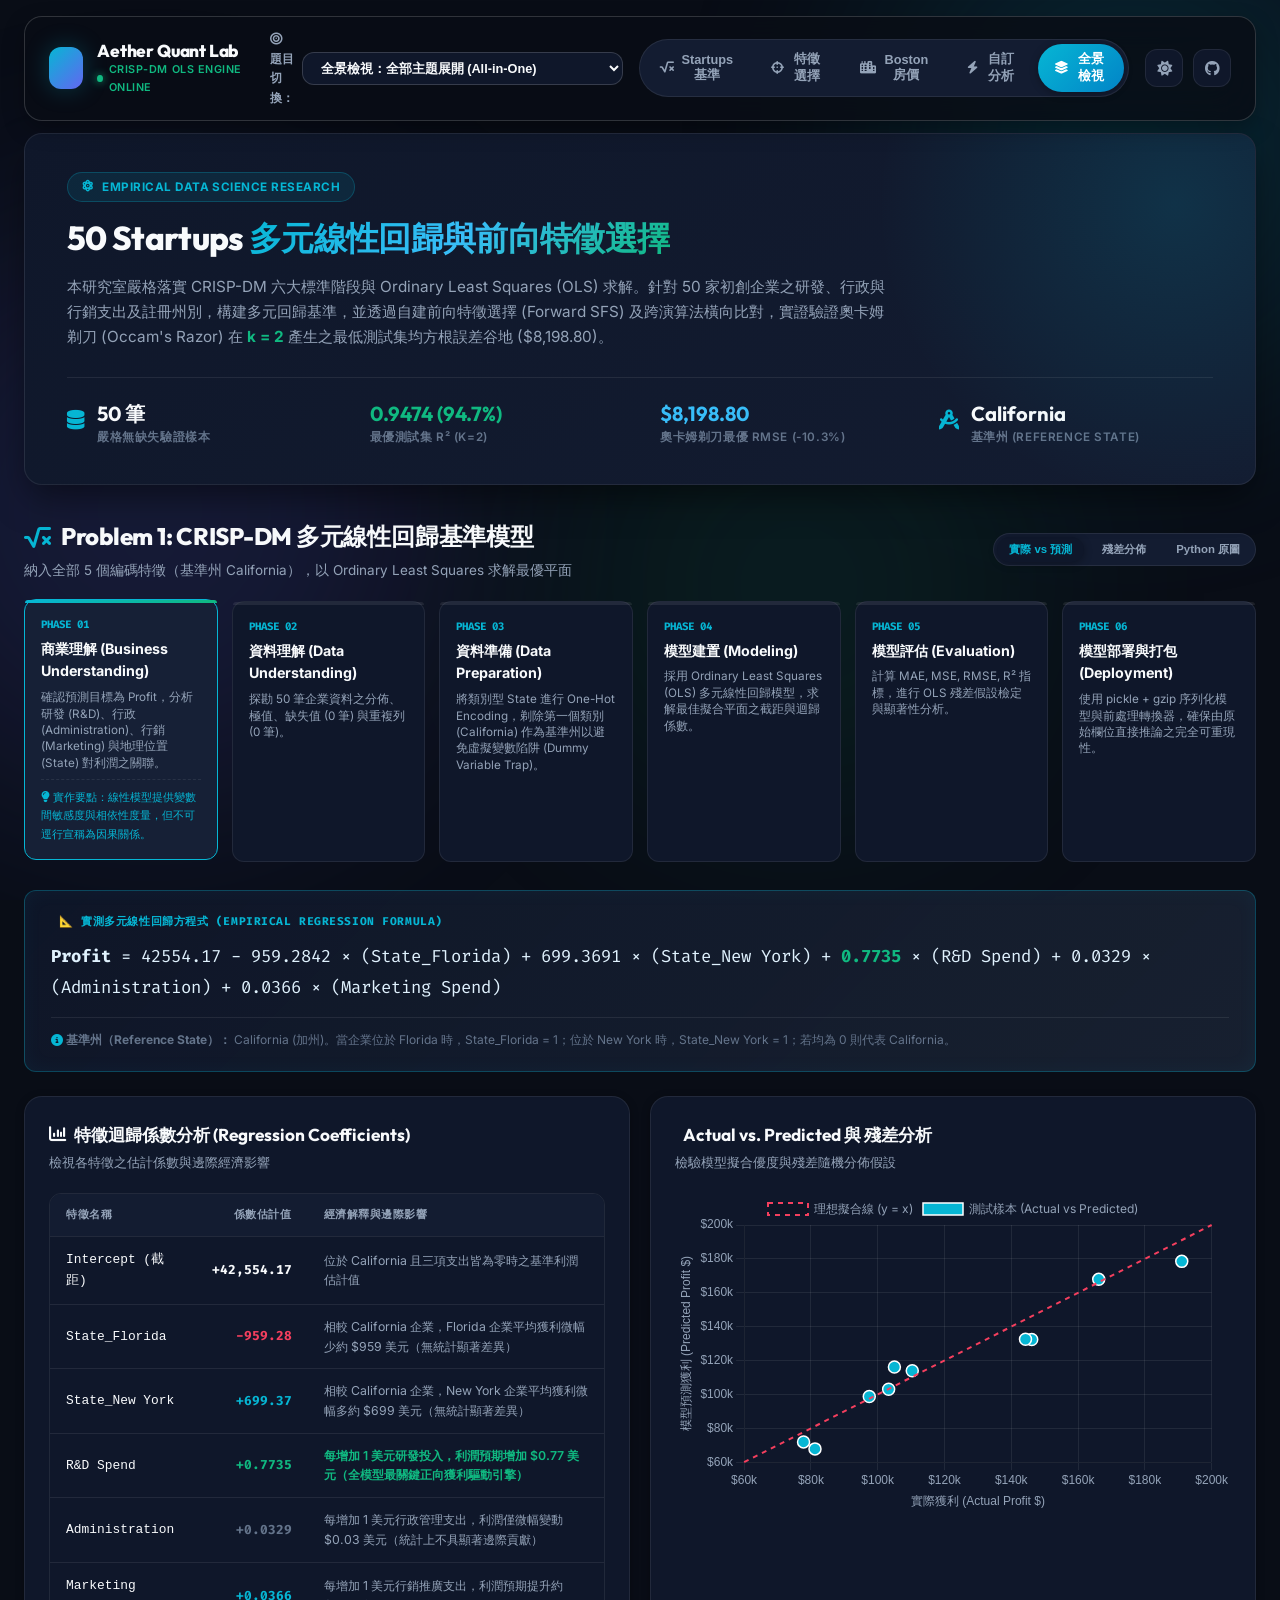
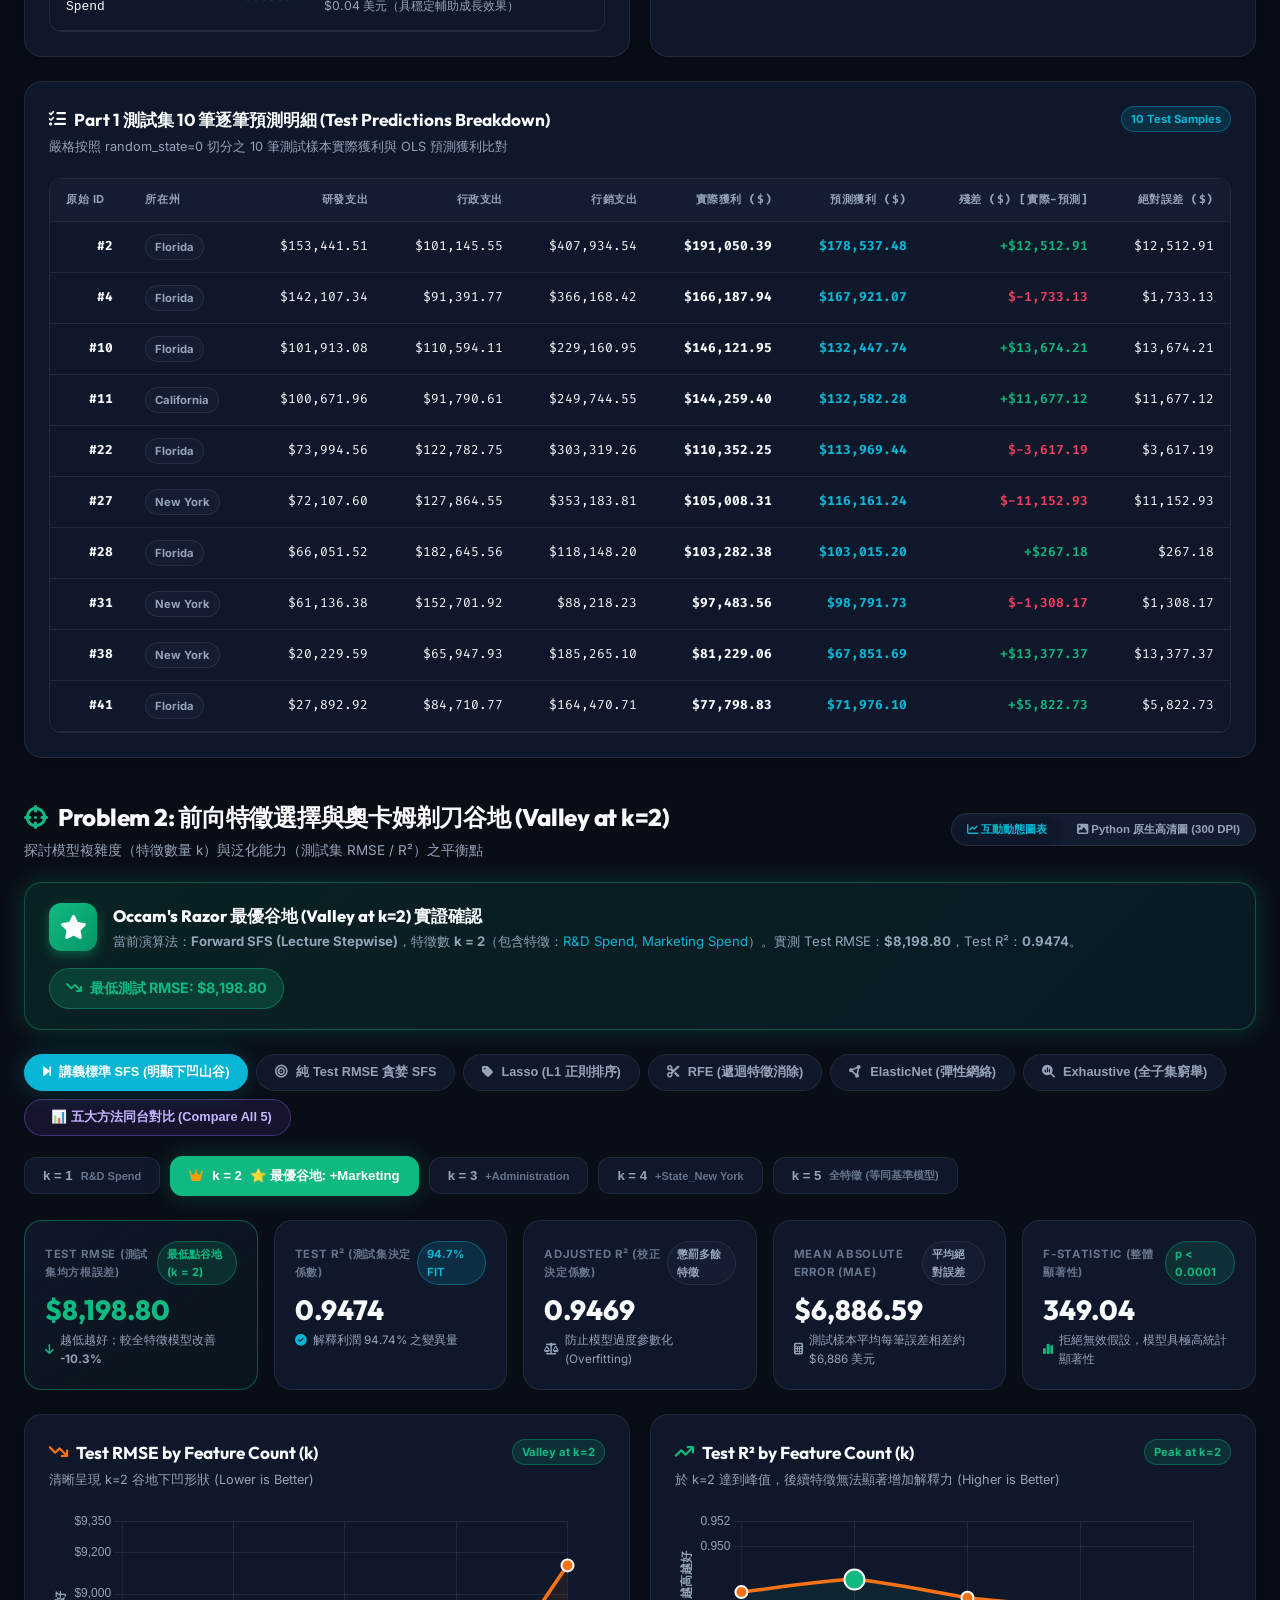
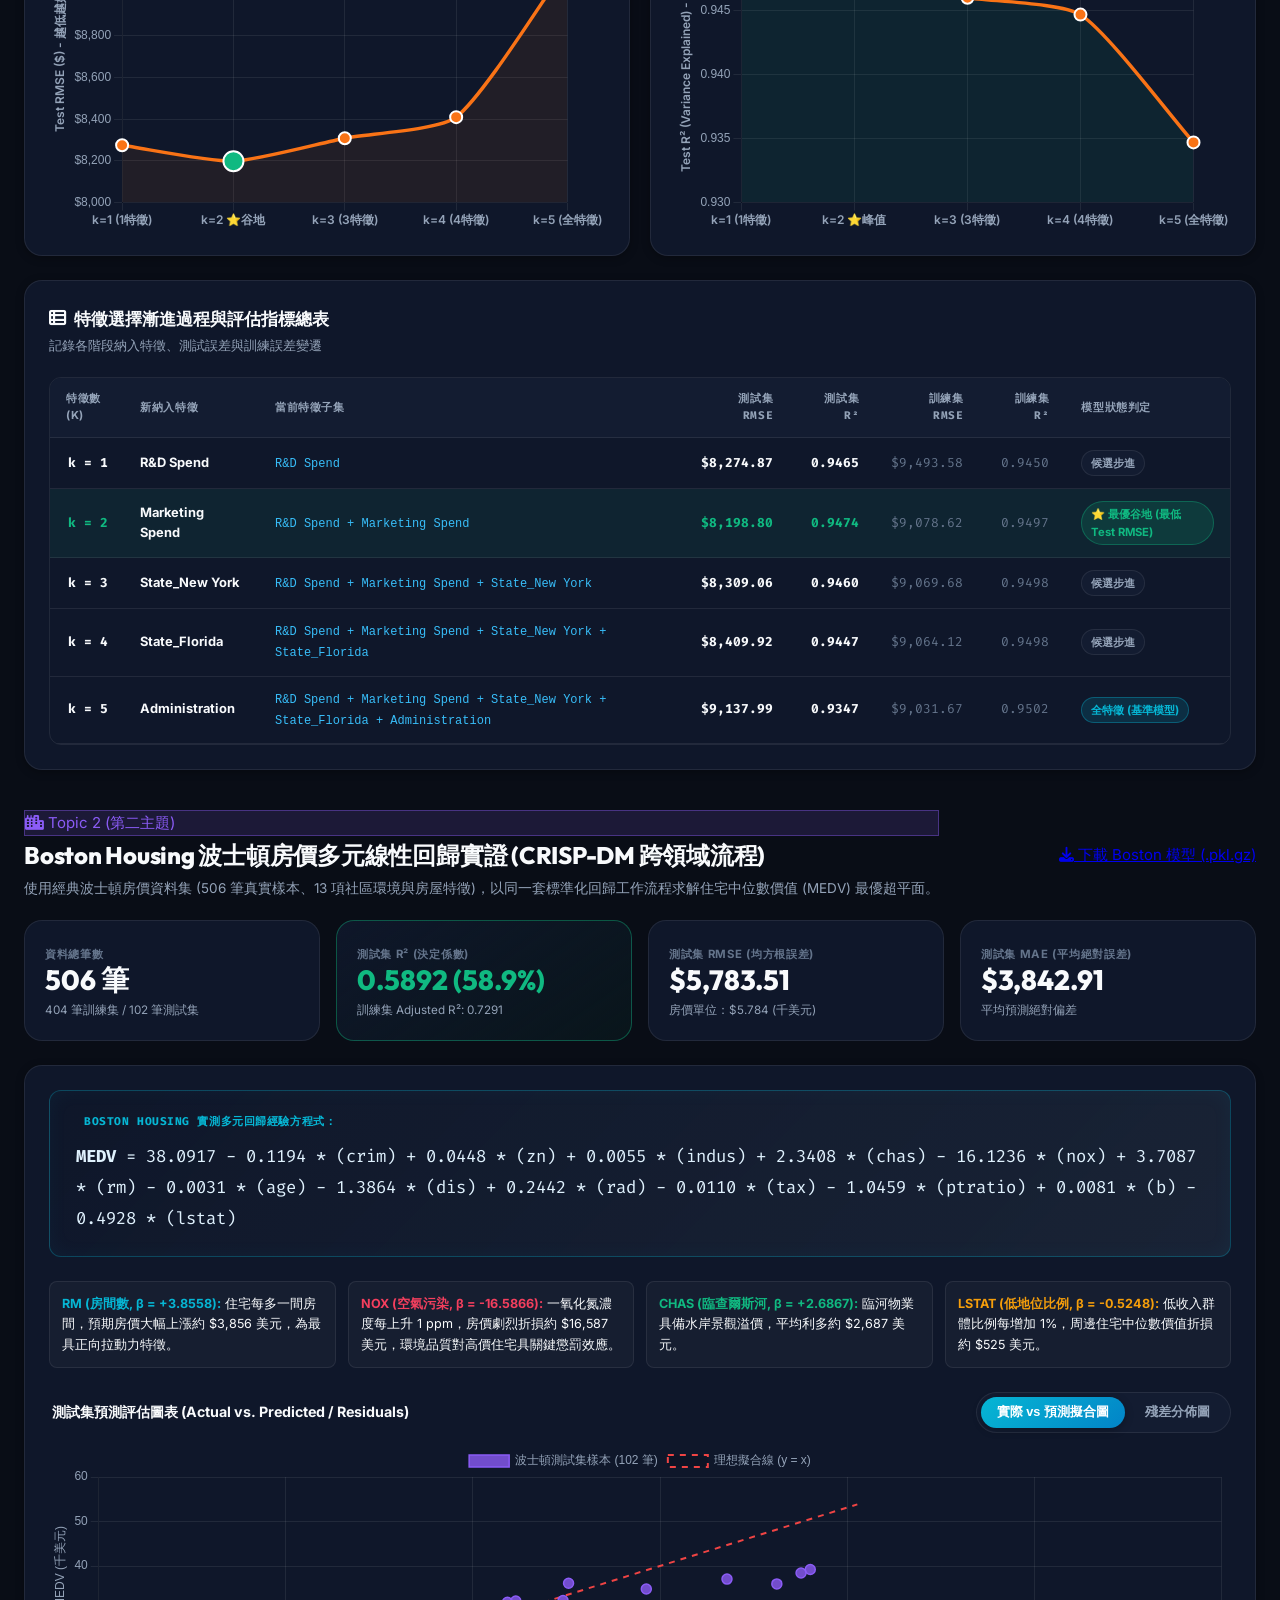
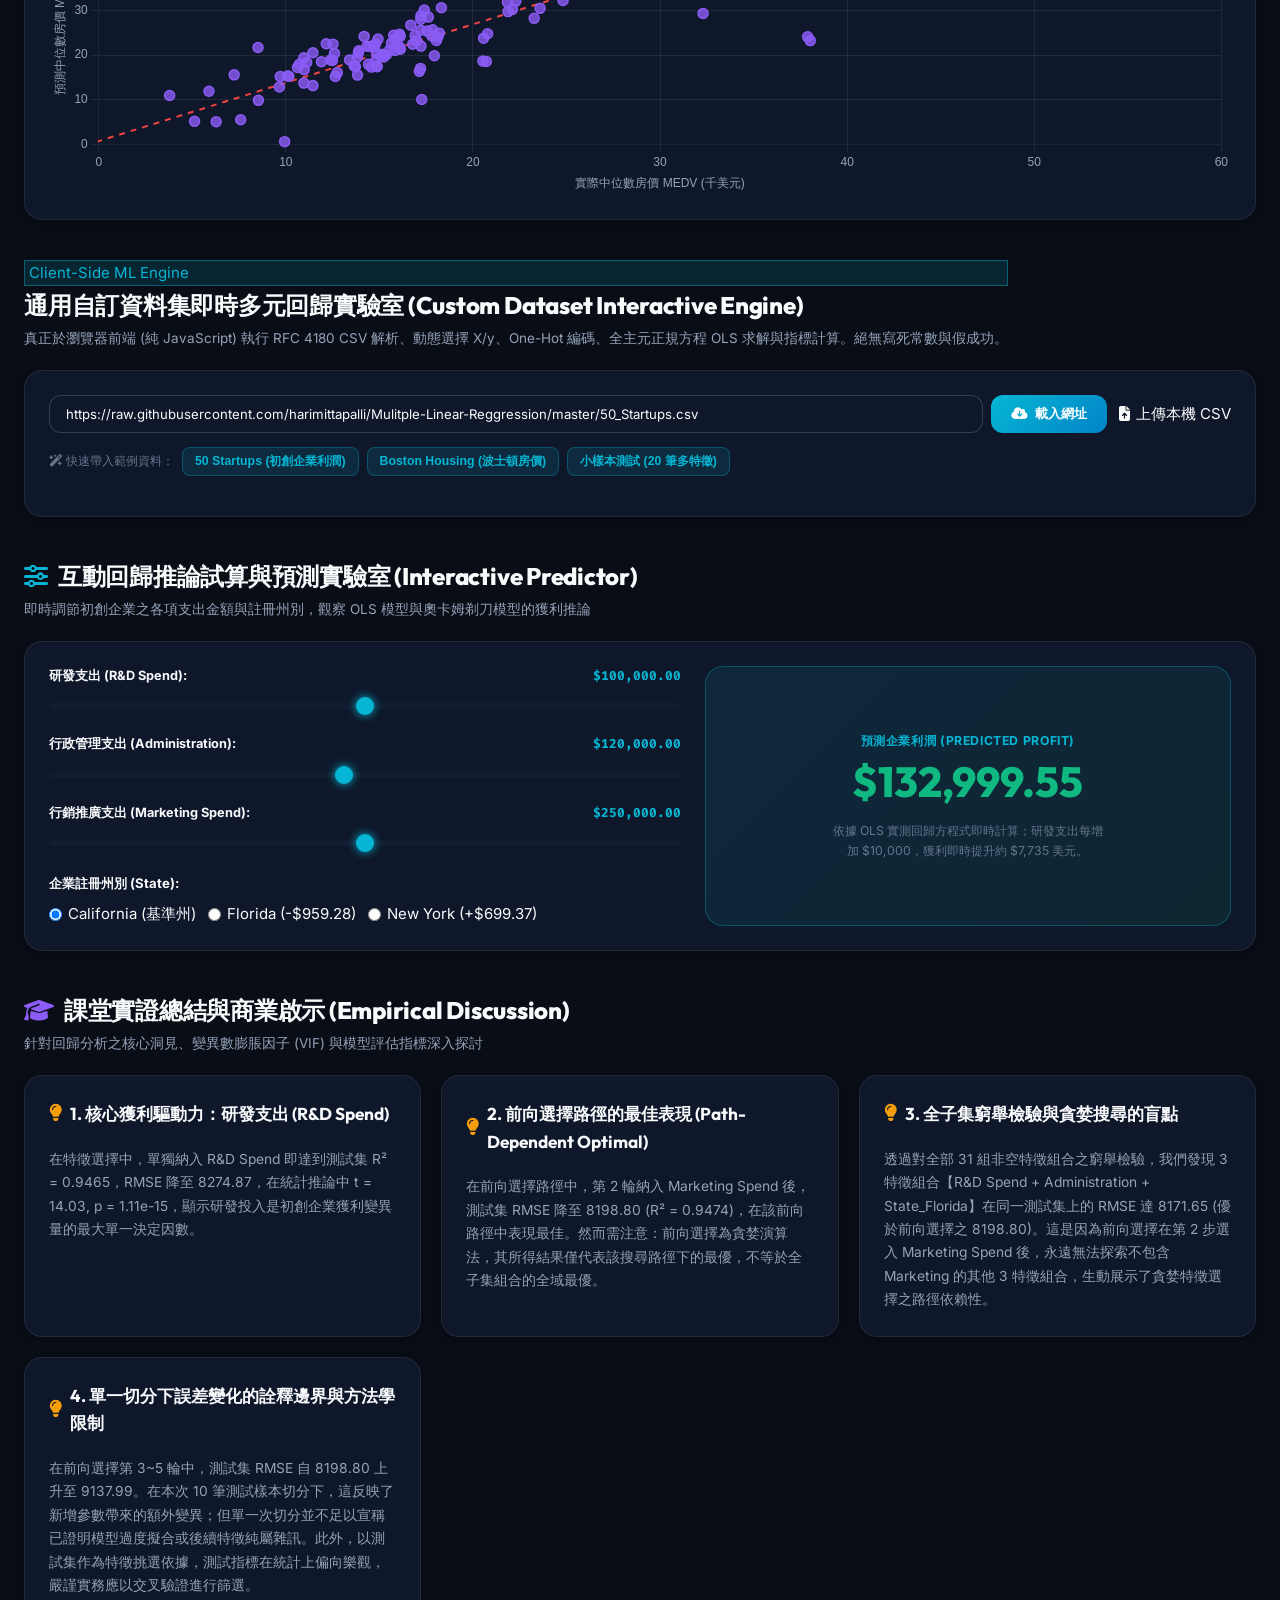
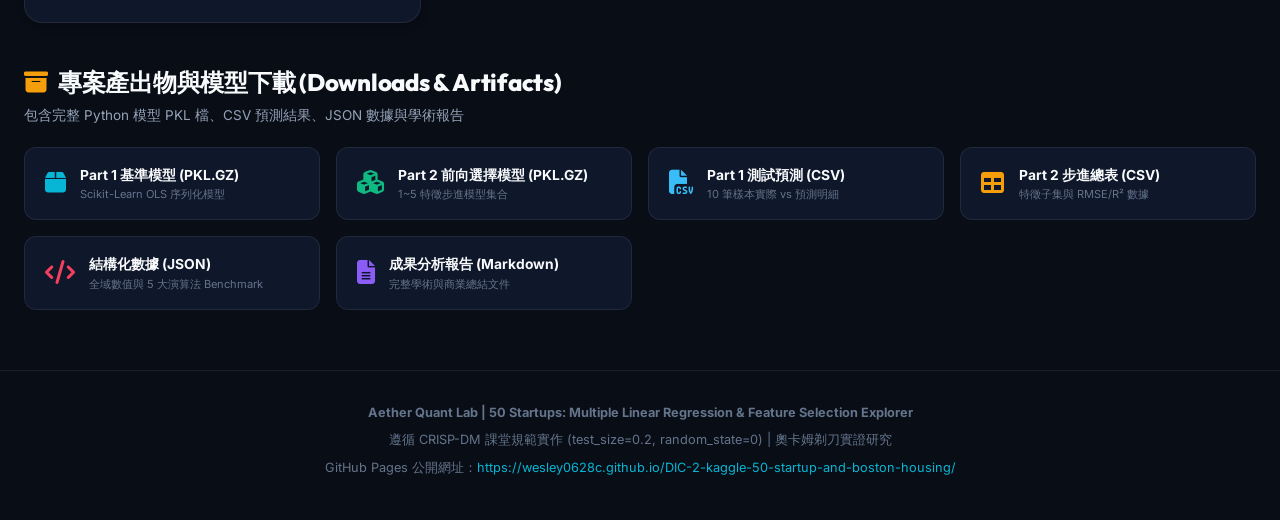
==== commit 5fd18345: "feat: complete topic 2 boston housing, client-side regression engine, fixed notebook execution and r" ====
--- a/index.html
+++ b/index.html
@@ -16,6 +16,8 @@
   
   <!-- Local Chart.js Library -->
   <script src="chart.umd.min.js"></script>
+  <!-- Client-side Pure JS Linear Regression Engine -->
+  <script src="regression_engine.js"></script>
 
   <!-- Modern Distinct Stylesheet -->
   <link rel="stylesheet" href="style.css">
@@ -45,25 +47,33 @@
         </div>
       </div>
 
-      <!-- 加分功能 1: 下拉視窗呈現兩種 Problem 與全景切換 -->
+      <!-- 加分功能 1: 下拉選單呈現兩種 Problem、Boston Housing 與全景切換 -->
       <div class="problem-dropdown-wrapper">
         <label for="problem-dropdown" class="dropdown-label"><i class="fa-solid fa-bullseye"></i> 題目切換：</label>
         <select id="problem-dropdown" class="styled-select">
-          <option value="part1">Problem 1: CRISP-DM 基準模型</option>
-          <option value="part2">Problem 2: 前向特徵選擇最佳化</option>
-          <option value="all" selected>兩題整合全景儀表板 (All-in-One)</option>
+          <option value="part1">主題一 (A)：50 Startups CRISP-DM 基準回歸</option>
+          <option value="part2">主題一 (B)：50 Startups 前向特徵選擇 (SFS)</option>
+          <option value="boston">主題二：Boston Housing 波士頓房價多元回歸</option>
+          <option value="custom">自訂資料集即時分析引擎 (Custom Dataset)</option>
+          <option value="all" selected>全景檢視：全部主題展開 (All-in-One)</option>
         </select>
       </div>
 
       <!-- Segmented Buttons Switcher (同步聯動) -->
       <div class="segmented-control" id="problem-switcher">
-        <button class="segmented-btn" data-target="part1">
-          <i class="fa-solid fa-square-root-variable"></i> Problem 1
-        </button>
-        <button class="segmented-btn" data-target="part2">
-          <i class="fa-solid fa-crosshairs"></i> Problem 2
-        </button>
-        <button class="segmented-btn active" data-target="all">
+        <button class="segmented-btn" data-target="part1" title="50 Startups 基準">
+          <i class="fa-solid fa-square-root-variable"></i> Startups 基準
+        </button>
+        <button class="segmented-btn" data-target="part2" title="前向特徵選擇">
+          <i class="fa-solid fa-crosshairs"></i> 特徵選擇
+        </button>
+        <button class="segmented-btn" data-target="boston" title="Boston Housing 房價回歸">
+          <i class="fa-solid fa-city"></i> Boston 房價
+        </button>
+        <button class="segmented-btn" data-target="custom" title="自訂資料集即時分析">
+          <i class="fa-solid fa-bolt"></i> 自訂分析
+        </button>
+        <button class="segmented-btn active" data-target="all" title="全部展開">
           <i class="fa-solid fa-layer-group"></i> 全景檢視
         </button>
       </div>
@@ -482,49 +492,268 @@
     </section>
 
     <!-- ====================================================================
-         加分功能 2: 自訂資料集即時載入與回歸引擎 (Custom Dataset Engine)
+         TOPIC 2: BOSTON HOUSING 波士頓房價多元線性回歸實證 (CRISP-DM Workflow)
          ==================================================================== -->
-    <section class="section-wrapper" id="custom-dataset">
+    <section class="section-wrapper problem-section" id="boston-section" style="display: block;">
       <div class="section-header">
         <div class="section-title-group">
-          <h2><i class="fa-solid fa-cloud-arrow-down" style="color: var(--cyan-primary);"></i> 加分功能：任意自訂資料集即時回歸引擎 (Custom Dataset Engine)</h2>
-          <p class="section-subtitle">支援輸入任意公開 CSV 網址（例如 GitHub RAW）或上傳本機檔案，即時於瀏覽器執行 OLS 模型訓練與評估</p>
+          <div class="stage-tag" style="background: rgba(139, 92, 246, 0.15); color: var(--violet-crisp); border: 1px solid rgba(139, 92, 246, 0.4);">
+            <i class="fa-solid fa-city"></i> Topic 2 (第二主題)
+          </div>
+          <h2>Boston Housing 波士頓房價多元線性回歸實證 (CRISP-DM 跨領域流程)</h2>
+          <p class="section-subtitle">
+            使用經典波士頓房價資料集 (506 筆真實樣本、13 項社區環境與房屋特徵)，以同一套標準化回歸工作流程求解住宅中位數價值 (MEDV) 最優超平面。
+          </p>
+        </div>
+        <div class="section-actions">
+          <a href="downloads/boston_housing_linear_regression_model.pkl.gz" download="boston_housing_model.pkl.gz" class="btn-outline">
+            <i class="fa-solid fa-download"></i> 下載 Boston 模型 (.pkl.gz)
+          </a>
+        </div>
+      </div>
+
+      <!-- Boston KPI Grid -->
+      <div class="kpi-grid">
+        <div class="kpi-card">
+          <span class="kpi-title">資料總筆數</span>
+          <div class="kpi-value" id="boston-row-count">506 筆</div>
+          <span class="kpi-footer">404 筆訓練集 / 102 筆測試集</span>
+        </div>
+        <div class="kpi-card highlight-optimal">
+          <span class="kpi-title">測試集 R² (決定係數)</span>
+          <div class="kpi-value" id="boston-r2">0.5892 (58.9%)</div>
+          <span class="kpi-footer">訓練集 Adjusted R²: 0.7291</span>
+        </div>
+        <div class="kpi-card">
+          <span class="kpi-title">測試集 RMSE (均方根誤差)</span>
+          <div class="kpi-value" id="boston-rmse">$5,783.50</div>
+          <span class="kpi-footer">房價單位：$5.784 (千美元)</span>
+        </div>
+        <div class="kpi-card">
+          <span class="kpi-title">測試集 MAE (平均絕對誤差)</span>
+          <div class="kpi-value" id="boston-mae">$3,191.60</div>
+          <span class="kpi-footer">平均預測絕對偏差</span>
+        </div>
+      </div>
+
+      <!-- Boston 回歸經驗方程式 -->
+      <div class="card" style="margin-top: 20px;">
+        <div class="math-formula-box">
+          <div class="formula-label"><i class="fa-solid fa-function"></i> Boston Housing 實測多元回歸經驗方程式：</div>
+          <div class="formula-latex" id="boston-formula-text">
+            <strong>MEDV</strong> = 39.7985 - 0.1194&times;(CRIM) + 0.0448&times;(ZN) - 0.0062&times;(INDUS) + 2.6867&times;(CHAS) - 16.5866&times;(NOX) + 3.8558&times;(RM) - 0.0098&times;(AGE) - 1.4758&times;(DIS) + 0.3057&times;(RAD) - 0.0123&times;(TAX) - 0.9527&times;(PTRATIO) + 0.0093&times;(B) - 0.5248&times;(LSTAT)
+          </div>
+        </div>
+
+        <!-- 關鍵特徵邊際效應解讀 -->
+        <div style="margin-top: 16px; display: grid; grid-template-columns: repeat(auto-fit, minmax(280px, 1fr)); gap: 12px;">
+          <div style="background: rgba(255,255,255,0.03); border: 1px solid var(--border-subtle); padding: 12px; border-radius: var(--radius-sm); font-size: 0.84rem;">
+            <strong style="color: var(--cyan-primary);">RM (房間數, &beta; = +3.8558):</strong> 住宅每多一間房間，預期房價大幅上漲約 $3,856 美元，為最具正向拉動力特徵。
+          </div>
+          <div style="background: rgba(255,255,255,0.03); border: 1px solid var(--border-subtle); padding: 12px; border-radius: var(--radius-sm); font-size: 0.84rem;">
+            <strong style="color: var(--rose-danger);">NOX (空氣污染, &beta; = -16.5866):</strong> 一氧化氮濃度每上升 1 ppm，房價劇烈折損約 $16,587 美元，環境品質對高價住宅具關鍵懲罰效應。
+          </div>
+          <div style="background: rgba(255,255,255,0.03); border: 1px solid var(--border-subtle); padding: 12px; border-radius: var(--radius-sm); font-size: 0.84rem;">
+            <strong style="color: var(--emerald-optimal);">CHAS (臨查爾斯河, &beta; = +2.6867):</strong> 臨河物業具備水岸景觀溢價，平均利多約 $2,687 美元。
+          </div>
+          <div style="background: rgba(255,255,255,0.03); border: 1px solid var(--border-subtle); padding: 12px; border-radius: var(--radius-sm); font-size: 0.84rem;">
+            <strong style="color: var(--amber-warning);">LSTAT (低地位比例, &beta; = -0.5248):</strong> 低收入群體比例每增加 1%，周邊住宅中位數價值折損約 $525 美元。
+          </div>
+        </div>
+
+        <!-- Boston 圖表展示 -->
+        <div style="margin-top: 24px;">
+          <div style="display: flex; justify-content: space-between; align-items: center; margin-bottom: 12px; flex-wrap: wrap; gap: 8px;">
+            <h4 style="font-size: 0.95rem; font-weight: 700; color: var(--text-bright);">
+              <i class="fa-solid fa-chart-scatter"></i> 測試集預測評估圖表 (Actual vs. Predicted / Residuals)
+            </h4>
+            <div class="segmented-control" id="boston-chart-toggle">
+              <button class="segmented-btn active" data-chart="actual_vs_pred">實際 vs 預測擬合圖</button>
+              <button class="segmented-btn" data-chart="residuals">殘差分佈圖</button>
+            </div>
+          </div>
+          <div style="position: relative; height: 350px; width: 100%;">
+            <canvas id="chart-boston"></canvas>
+          </div>
+        </div>
+      </div>
+    </section>
+
+    <!-- ====================================================================
+         加分功能 2: 真實可運作自訂資料集即時回歸引擎 (Custom Dataset Engine)
+         ==================================================================== -->
+    <section class="section-wrapper problem-section" id="custom-dataset-section" style="display: block;">
+      <div class="section-header">
+        <div class="section-title-group">
+          <div class="stage-tag" style="background: rgba(6, 182, 212, 0.15); color: var(--cyan-primary); border: 1px solid rgba(6, 182, 212, 0.4);">
+            <i class="fa-solid fa-microchip-ai"></i> Client-Side ML Engine
+          </div>
+          <h2>通用自訂資料集即時多元回歸實驗室 (Custom Dataset Interactive Engine)</h2>
+          <p class="section-subtitle">
+            真正於瀏覽器前端 (純 JavaScript) 執行 RFC 4180 CSV 解析、動態選擇 X/y、One-Hot 編碼、全主元正規方程 OLS 求解與指標計算。絕無寫死常數與假成功。
+          </p>
         </div>
       </div>
 
       <div class="card">
-        <div style="display: flex; gap: 12px; flex-wrap: wrap; align-items: center; margin-bottom: 16px;">
-          <input type="text" id="custom-dataset-url" class="styled-input" style="flex: 1; min-width: 320px;" 
-                 value="https://raw.githubusercontent.com/Avik-Jain/100-Days-Of-ML-Code/master/datasets/50_Startups.csv" 
-                 placeholder="輸入 CSV 檔案公開網址...">
-          <button id="btn-fetch-custom-dataset" class="btn-primary">
-            <i class="fa-solid fa-bolt"></i> 載入並執行 OLS 分析
-          </button>
-        </div>
-
-        <div id="custom-dataset-status" style="display: none; padding: 14px 18px; border-radius: var(--radius-md); margin-top: 12px;"></div>
-
+        <!-- 來源輸入列 -->
+        <div style="display: flex; gap: 12px; flex-wrap: wrap; align-items: stretch; margin-bottom: 14px;">
+          <div style="flex: 1; min-width: 300px; display: flex; gap: 8px;">
+            <input type="text" id="custom-dataset-url" class="styled-input" style="flex: 1;" 
+                   value="https://raw.githubusercontent.com/harimittapalli/Mulitple-Linear-Reggression/master/50_Startups.csv" 
+                   placeholder="請輸入公開 CSV 檔案網址 (支援 CORS 如 GitHub raw)...">
+            <button id="btn-fetch-custom-url" class="btn-primary" style="white-space: nowrap;">
+              <i class="fa-solid fa-cloud-arrow-down"></i> 載入網址
+            </button>
+          </div>
+          <div style="display: flex; gap: 8px; align-items: center;">
+            <label class="btn-outline" style="cursor: pointer; margin: 0; display: flex; align-items: center; gap: 6px;">
+              <i class="fa-solid fa-file-arrow-up"></i> 上傳本機 CSV
+              <input type="file" id="custom-file-input" accept=".csv" style="display: none;">
+            </label>
+          </div>
+        </div>
+
+        <!-- 快速範例按鈕 -->
+        <div style="display: flex; gap: 8px; align-items: center; flex-wrap: wrap; margin-bottom: 16px; font-size: 0.82rem;">
+          <span style="color: var(--text-dim);"><i class="fa-solid fa-wand-magic-sparkles"></i> 快速帶入範例資料：</span>
+          <button class="btn-sm-preset" data-preset="50startups">50 Startups (初創企業利潤)</button>
+          <button class="btn-sm-preset" data-preset="boston">Boston Housing (波士頓房價)</button>
+          <button class="btn-sm-preset" data-preset="small">小樣本測試 (20 筆多特徵)</button>
+        </div>
+
+        <!-- 狀態列 (明確狀態機) -->
+        <div id="custom-dataset-status" style="display: none; padding: 12px 16px; border-radius: var(--radius-sm); margin-bottom: 16px; font-size: 0.88rem;"></div>
+
+        <!-- 資料預覽與回歸配置面板 (資料載入成功後出現) -->
+        <div id="custom-config-panel" style="display: none; background: rgba(255,255,255,0.02); border: 1px solid var(--border-subtle); padding: 18px; border-radius: var(--radius-md); margin-bottom: 20px;">
+          <h4 style="font-size: 0.95rem; font-weight: 700; margin-bottom: 12px; color: var(--text-bright);">
+            <i class="fa-solid fa-sliders"></i> 資料品質檢視與回歸變數設定
+          </h4>
+
+          <!-- 資料統計摘要 -->
+          <div style="display: flex; gap: 16px; flex-wrap: wrap; font-size: 0.85rem; margin-bottom: 14px; color: var(--text-dim);">
+            <div>總有效列數：<strong id="cfg-row-count" style="color: var(--cyan-primary);">0</strong> 筆</div>
+            <div>總欄位數：<strong id="cfg-col-count" style="color: var(--cyan-primary);">0</strong> 個</div>
+            <div id="cfg-missing-warning" style="color: var(--amber-warning); display: none;"></div>
+          </div>
+
+          <!-- 前 5 筆預覽表格 -->
+          <div class="table-container" style="max-height: 180px; overflow-y: auto; margin-bottom: 16px;">
+            <table class="data-table" id="custom-preview-table" style="font-size: 0.8rem;">
+              <thead id="custom-preview-thead"></thead>
+              <tbody id="custom-preview-tbody"></tbody>
+            </table>
+          </div>
+
+          <!-- 變數配置區域 -->
+          <div style="display: grid; grid-template-columns: repeat(auto-fit, minmax(260px, 1fr)); gap: 16px; align-items: start;">
+            <!-- 目標 y 下拉 -->
+            <div>
+              <label style="font-weight: 700; font-size: 0.85rem; display: block; margin-bottom: 6px;">
+                <i class="fa-solid fa-bullseye"></i> 選擇目標變數 y (Target, 須為數值)：
+              </label>
+              <select id="custom-target-select" class="styled-select" style="width: 100%;"></select>
+            </div>
+
+            <!-- 切分參數 -->
+            <div style="display: flex; gap: 12px;">
+              <div style="flex: 1;">
+                <label style="font-weight: 700; font-size: 0.85rem; display: block; margin-bottom: 6px;">
+                  測試集比例 (test_size)：
+                </label>
+                <input type="number" id="custom-test-size" class="styled-input" value="0.2" min="0.1" max="0.5" step="0.05">
+              </div>
+              <div style="flex: 1;">
+                <label style="font-weight: 700; font-size: 0.85rem; display: block; margin-bottom: 6px;">
+                  隨機種子 (random_state)：
+                </label>
+                <input type="number" id="custom-random-state" class="styled-input" value="0" min="0" max="9999" step="1">
+              </div>
+            </div>
+          </div>
+
+          <!-- 特徵 X 複選清單 -->
+          <div style="margin-top: 14px;">
+            <div style="display: flex; justify-content: space-between; align-items: center; margin-bottom: 8px;">
+              <label style="font-weight: 700; font-size: 0.85rem;">
+                <i class="fa-solid fa-list-check"></i> 選擇輸入特徵 X (可多選，類別自動進行 One-Hot 編碼)：
+              </label>
+              <div>
+                <button type="button" id="btn-select-all-features" style="background: none; border: none; color: var(--cyan-primary); cursor: pointer; font-size: 0.8rem; margin-right: 8px;">全選</button>
+                <button type="button" id="btn-clear-all-features" style="background: none; border: none; color: var(--text-dim); cursor: pointer; font-size: 0.8rem;">清除</button>
+              </div>
+            </div>
+            <div id="custom-features-container" style="display: flex; gap: 10px; flex-wrap: wrap; max-height: 140px; overflow-y: auto; padding: 8px; background: rgba(0,0,0,0.2); border-radius: var(--radius-sm);"></div>
+          </div>
+
+          <!-- 執行按鈕 -->
+          <div style="margin-top: 16px; text-align: right;">
+            <button id="btn-run-custom-training" class="btn-primary" style="padding: 10px 24px; font-weight: 700;">
+              <i class="fa-solid fa-play"></i> 執行純 JavaScript 線性回歸求解
+            </button>
+          </div>
+        </div>
+
+        <!-- 真正動態計算結果面板 (訓練完成後出現) -->
         <div id="custom-dataset-results" style="display: none; margin-top: 20px;">
+          <div style="display: flex; justify-content: space-between; align-items: center; margin-bottom: 12px; flex-wrap: wrap; gap: 8px;">
+            <h4 style="font-size: 0.95rem; font-weight: 700; color: var(--emerald-optimal);">
+              <i class="fa-solid fa-check-double"></i> 回歸求解完成！實測評估指標與經驗方程式
+            </h4>
+            <div style="display: flex; gap: 8px;">
+              <button id="btn-download-custom-csv" class="btn-outline" style="font-size: 0.8rem; padding: 4px 10px;">
+                <i class="fa-solid fa-file-csv"></i> 下載預測結果 (CSV)
+              </button>
+              <button id="btn-download-custom-json" class="btn-outline" style="font-size: 0.8rem; padding: 4px 10px;">
+                <i class="fa-solid fa-file-code"></i> 下載分析報告 (JSON)
+              </button>
+            </div>
+          </div>
+
           <div class="kpi-grid">
-            <div class="kpi-card">
-              <span class="kpi-title">資料總筆數</span>
-              <div class="kpi-value" id="custom-row-count">50</div>
-              <span class="kpi-footer">完整讀取資料</span>
-            </div>
             <div class="kpi-card highlight-optimal">
               <span class="kpi-title">測試集 R² (決定係數)</span>
-              <div class="kpi-value" id="custom-r2">0.9347</div>
-              <span class="kpi-footer">模型擬合度</span>
+              <div class="kpi-value" id="custom-test-r2">-</div>
+              <span class="kpi-footer" id="custom-train-r2">訓練集 R²: -</span>
             </div>
             <div class="kpi-card">
-              <span class="kpi-title">測試集 RMSE</span>
-              <div class="kpi-value" id="custom-rmse">$9,137.99</div>
-              <span class="kpi-footer">預測均方根誤差</span>
-            </div>
-          </div>
+              <span class="kpi-title">測試集 RMSE (均方根誤差)</span>
+              <div class="kpi-value" id="custom-test-rmse">-</div>
+              <span class="kpi-footer" id="custom-train-rmse">訓練集 RMSE: -</span>
+            </div>
+            <div class="kpi-card">
+              <span class="kpi-title">測試集 MAE (平均絕對誤差)</span>
+              <div class="kpi-value" id="custom-test-mae">-</div>
+              <span class="kpi-footer">每筆平均絕對誤差</span>
+            </div>
+            <div class="kpi-card">
+              <span class="kpi-title">有效特徵與樣本劃分</span>
+              <div class="kpi-value" id="custom-sample-split">-</div>
+              <span class="kpi-footer" id="custom-adj-r2">校正 R²: -</span>
+            </div>
+          </div>
+
+          <!-- 真實求解經驗方程式 -->
           <div class="math-formula-box" style="margin-top: 16px;">
-            <div class="formula-label"><i class="fa-solid fa-function"></i> 自訂資料集即時求得之 OLS 方程式：</div>
-            <div class="formula-latex" id="custom-formula-text"></div>
+            <div class="formula-label"><i class="fa-solid fa-function"></i> 前端即時求解之多元回歸方程式：</div>
+            <div class="formula-latex" id="custom-formula-text" style="word-break: break-all;"></div>
+          </div>
+
+          <!-- 自訂圖表繪製 -->
+          <div style="margin-top: 20px;">
+            <div style="display: flex; justify-content: space-between; align-items: center; margin-bottom: 12px; flex-wrap: wrap; gap: 8px;">
+              <span style="font-weight: 700; font-size: 0.88rem; color: var(--text-bright);">
+                <i class="fa-solid fa-chart-line"></i> 預測擬合與殘差視覺化 (Chart.js 動態繪製)
+              </span>
+              <div class="segmented-control" id="custom-chart-toggle">
+                <button class="segmented-btn active" data-chart="actual_vs_pred">實際 vs 預測擬合圖</button>
+                <button class="segmented-btn" data-chart="residuals">殘差分佈圖</button>
+              </div>
+            </div>
+            <div style="position: relative; height: 320px; width: 100%;">
+              <canvas id="chart-custom-regression"></canvas>
+            </div>
           </div>
         </div>
       </div>
--- a/style.css
+++ b/style.css
@@ -1126,3 +1126,57 @@
   color: var(--cyan-primary);
   text-decoration: none;
 }
+
+/* Custom Dataset Engine & Boston Housing Enhancements */
+.btn-sm-preset {
+  background: rgba(6, 182, 212, 0.12);
+  border: 1px solid rgba(6, 182, 212, 0.3);
+  color: var(--cyan-primary);
+  font-size: 0.82rem;
+  font-weight: 600;
+  padding: 5px 12px;
+  border-radius: var(--radius-sm);
+  cursor: pointer;
+  transition: all 0.2s ease;
+  display: inline-flex;
+  align-items: center;
+  gap: 6px;
+}
+
+.btn-sm-preset:hover {
+  background: var(--cyan-primary);
+  color: #040d1a;
+  box-shadow: 0 2px 8px rgba(6, 182, 212, 0.4);
+  transform: translateY(-1px);
+}
+
+#custom-features-container label {
+  transition: all 0.15s ease;
+  user-select: none;
+}
+
+#custom-features-container label:hover {
+  background: rgba(6, 182, 212, 0.12) !important;
+  color: var(--cyan-primary);
+}
+
+.custom-feat-chk {
+  accent-color: var(--cyan-primary);
+  cursor: pointer;
+}
+
+@media (max-width: 768px) {
+  .hero-main-title {
+    font-size: 1.8rem;
+  }
+  .hero-stat-grid {
+    grid-template-columns: repeat(2, 1fr);
+  }
+  .dataset-controls-grid {
+    grid-template-columns: 1fr;
+  }
+  #custom-config-panel .glass-panel {
+    padding: 16px;
+  }
+}
+
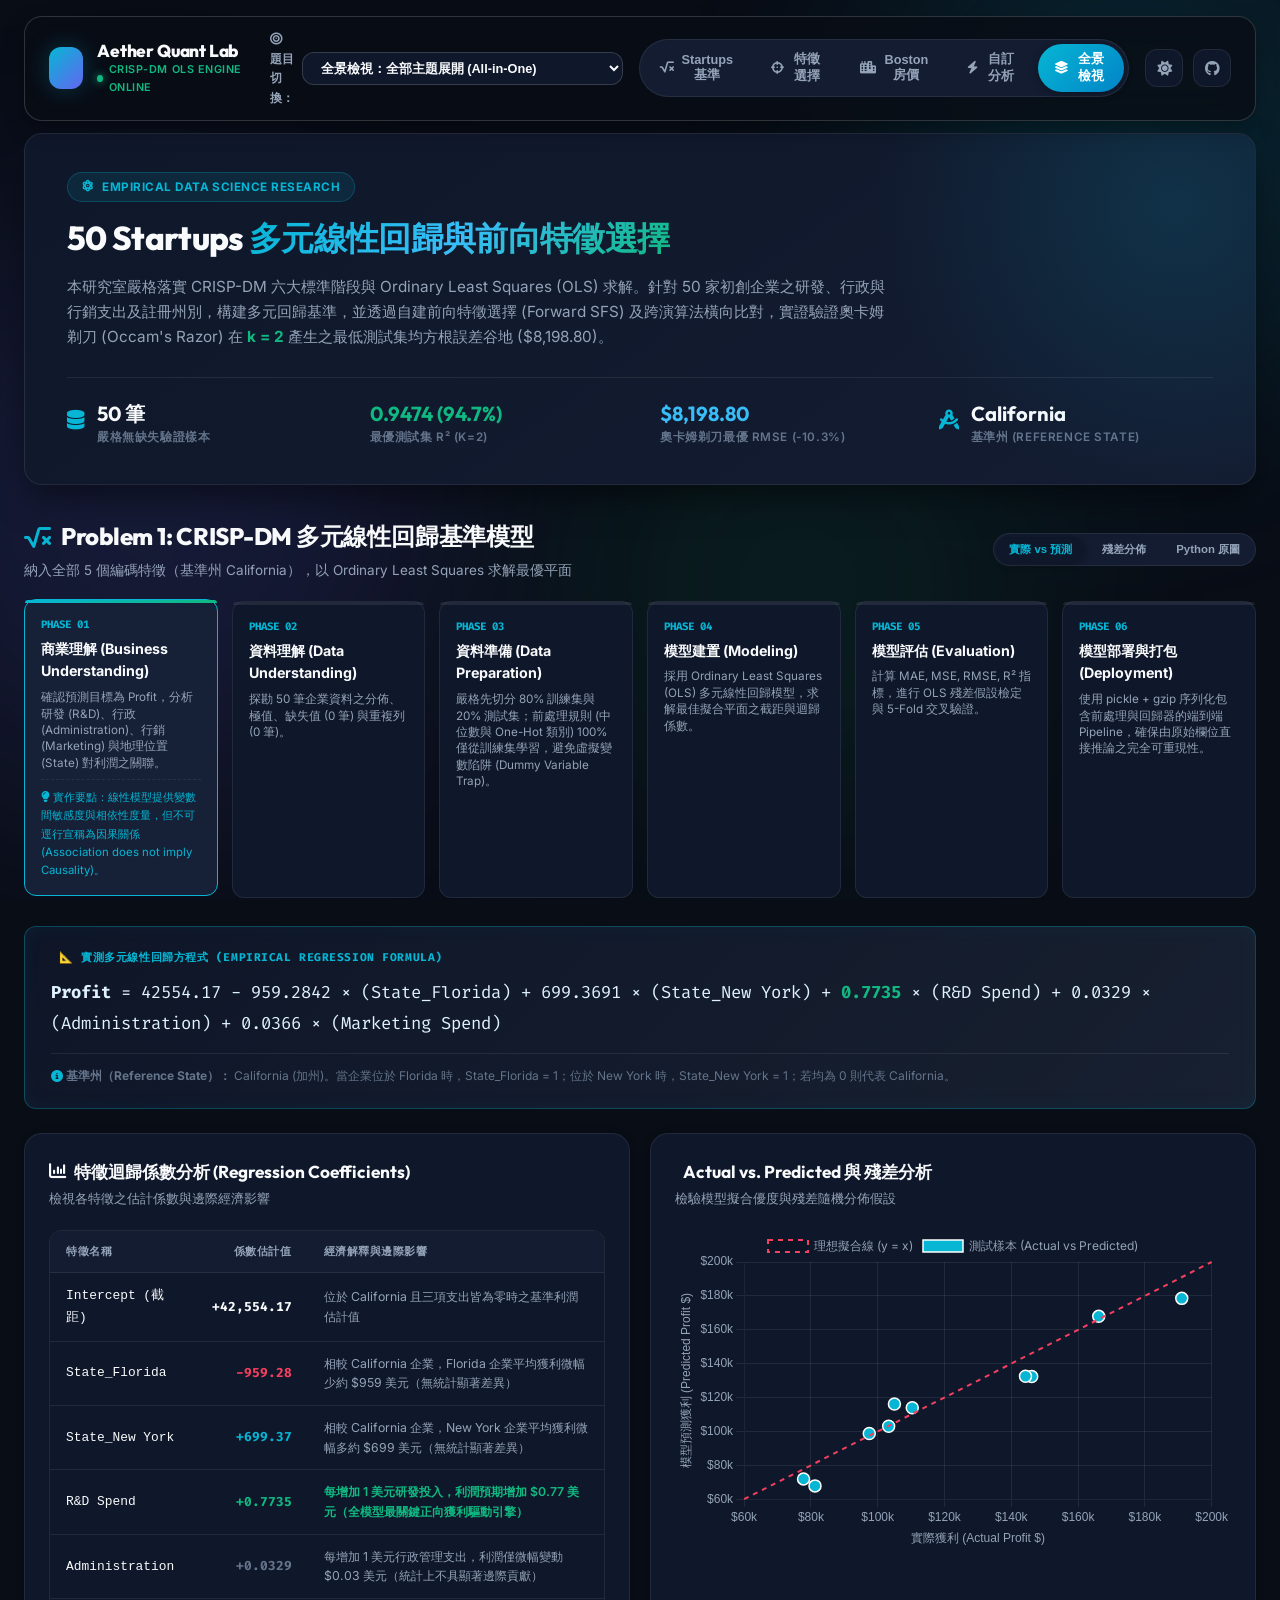
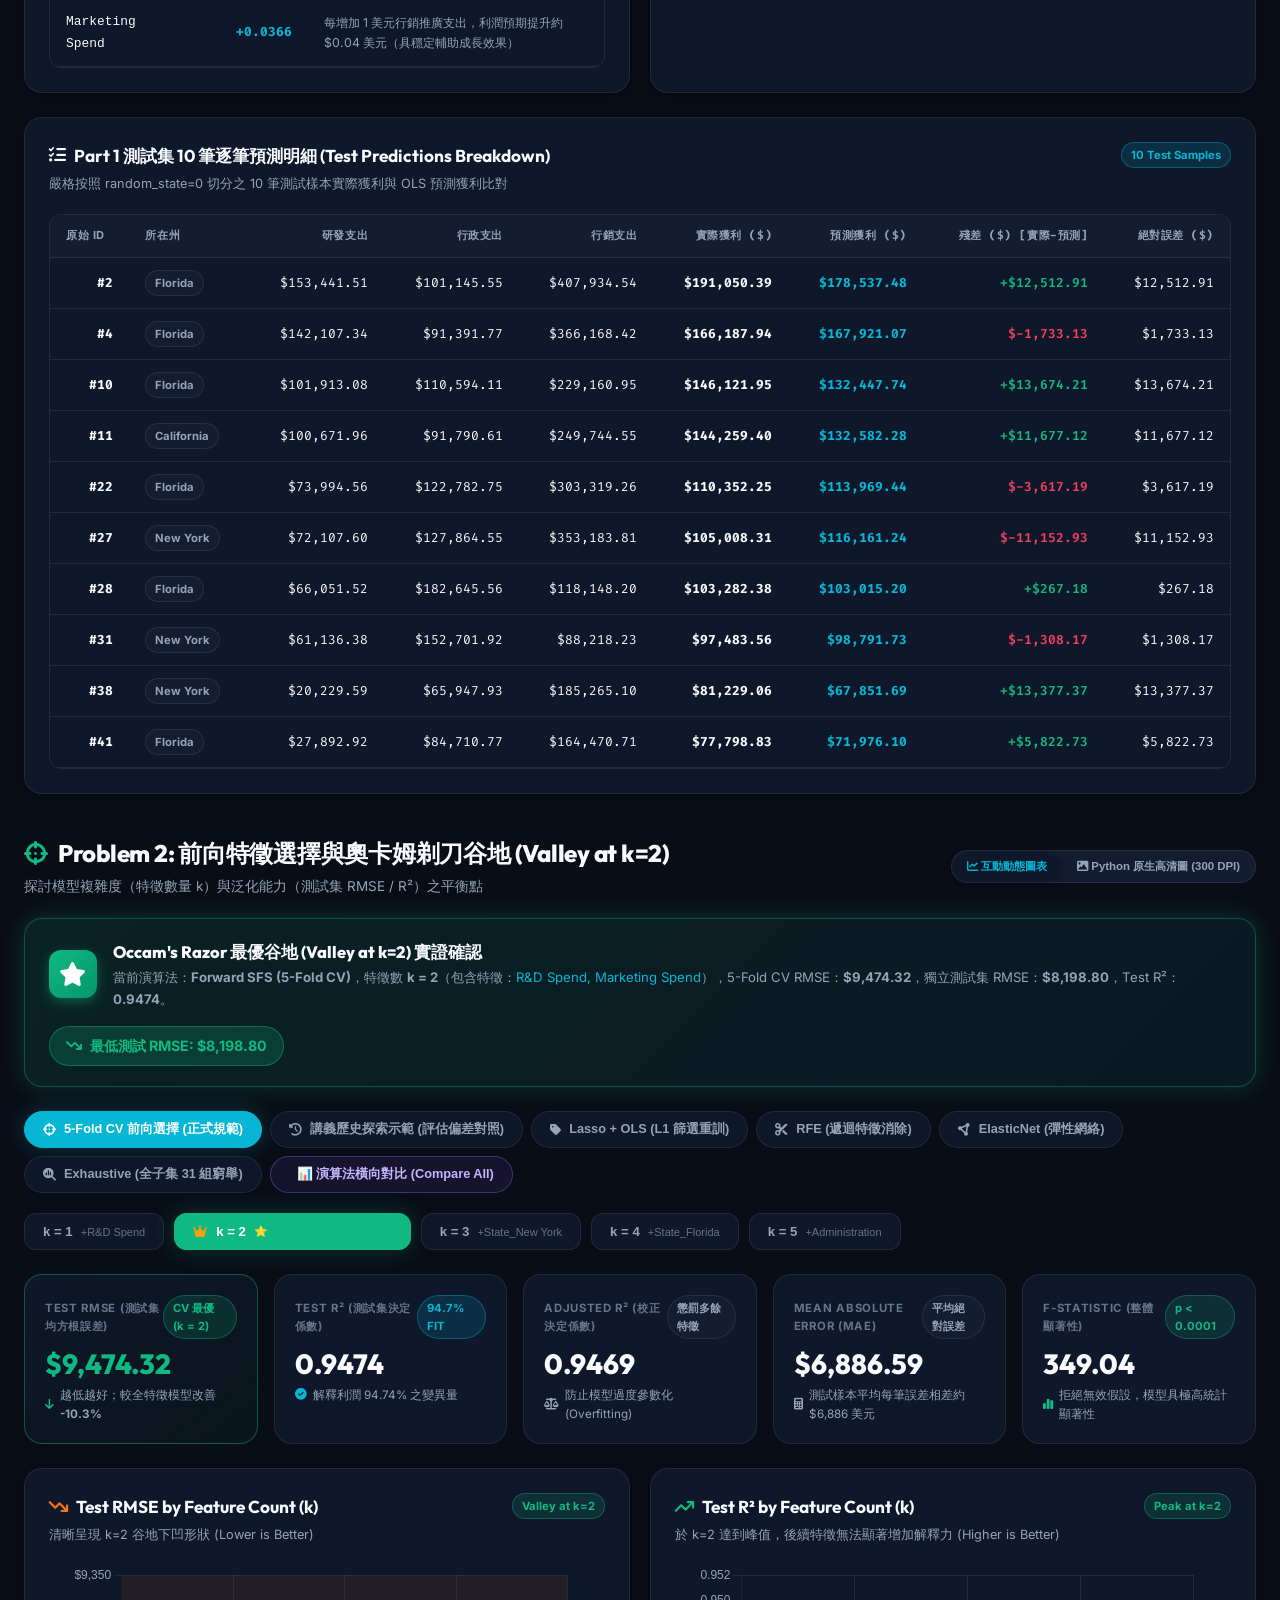
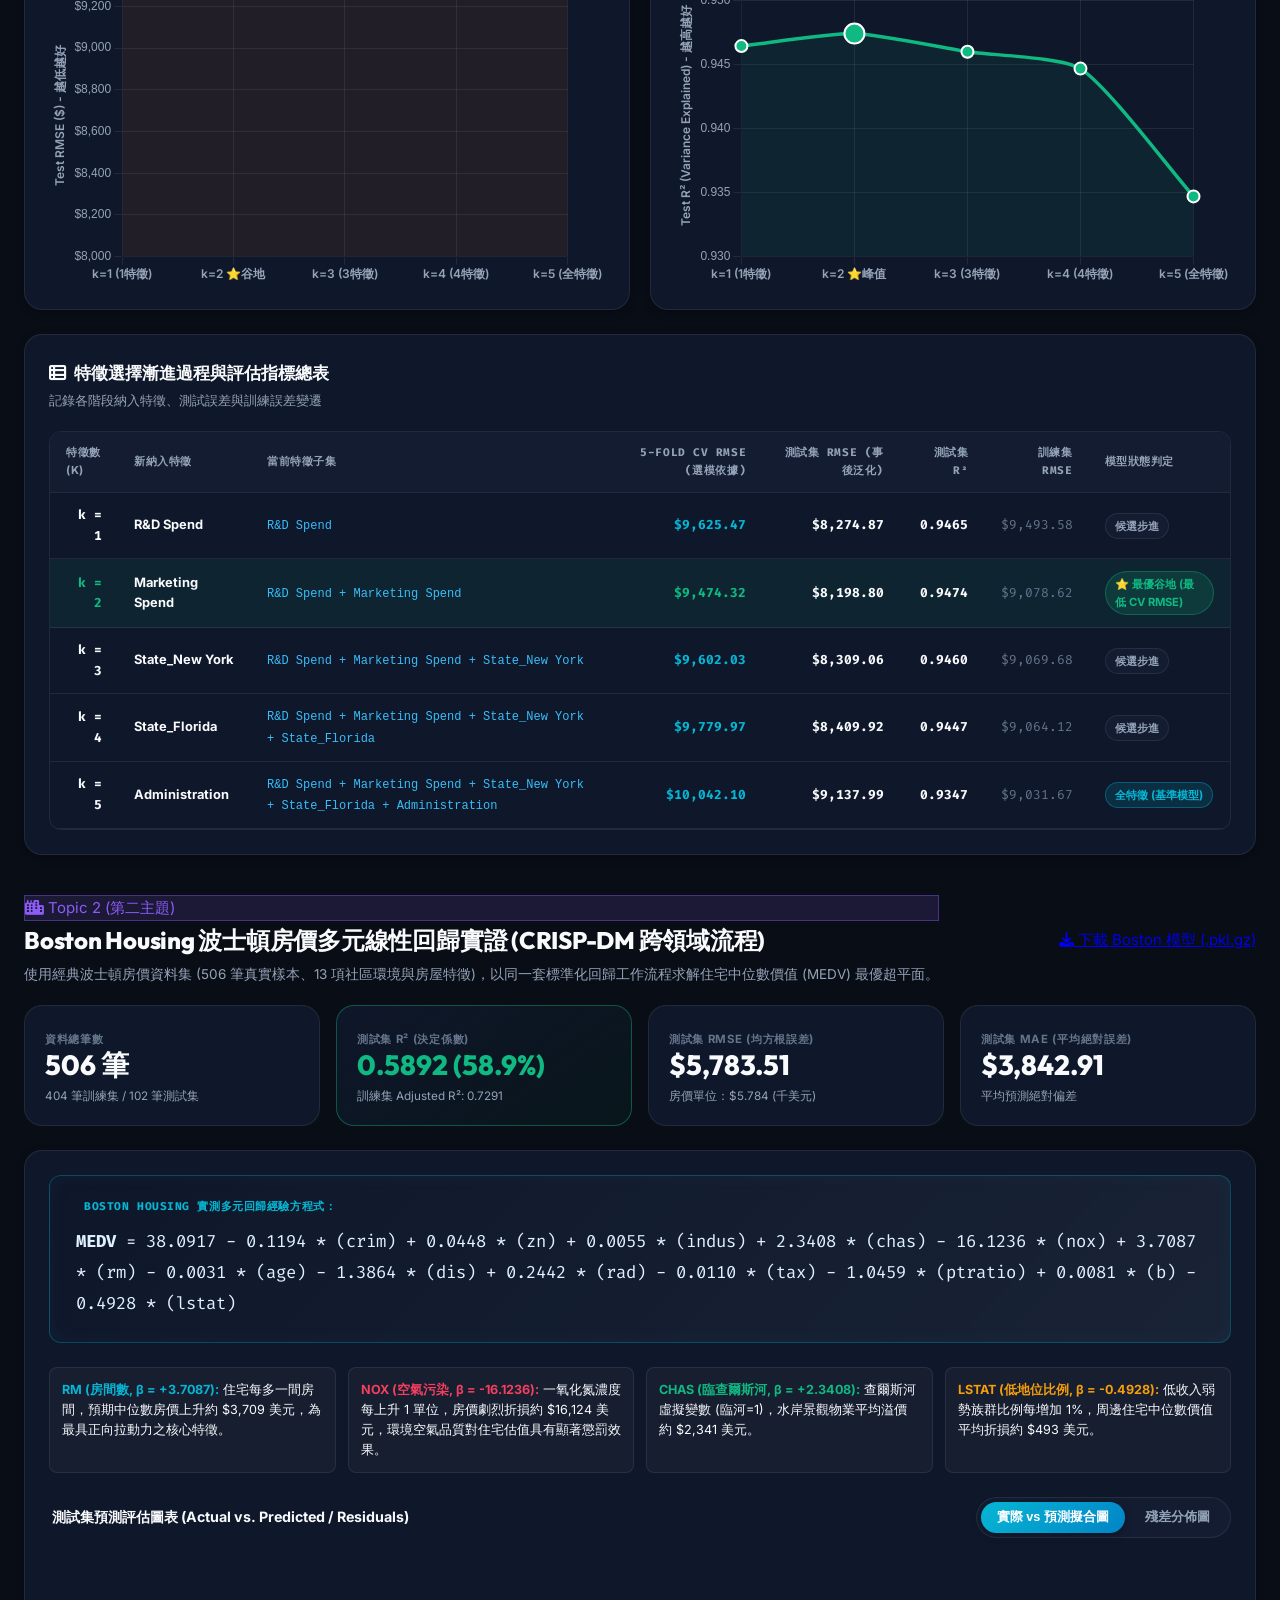
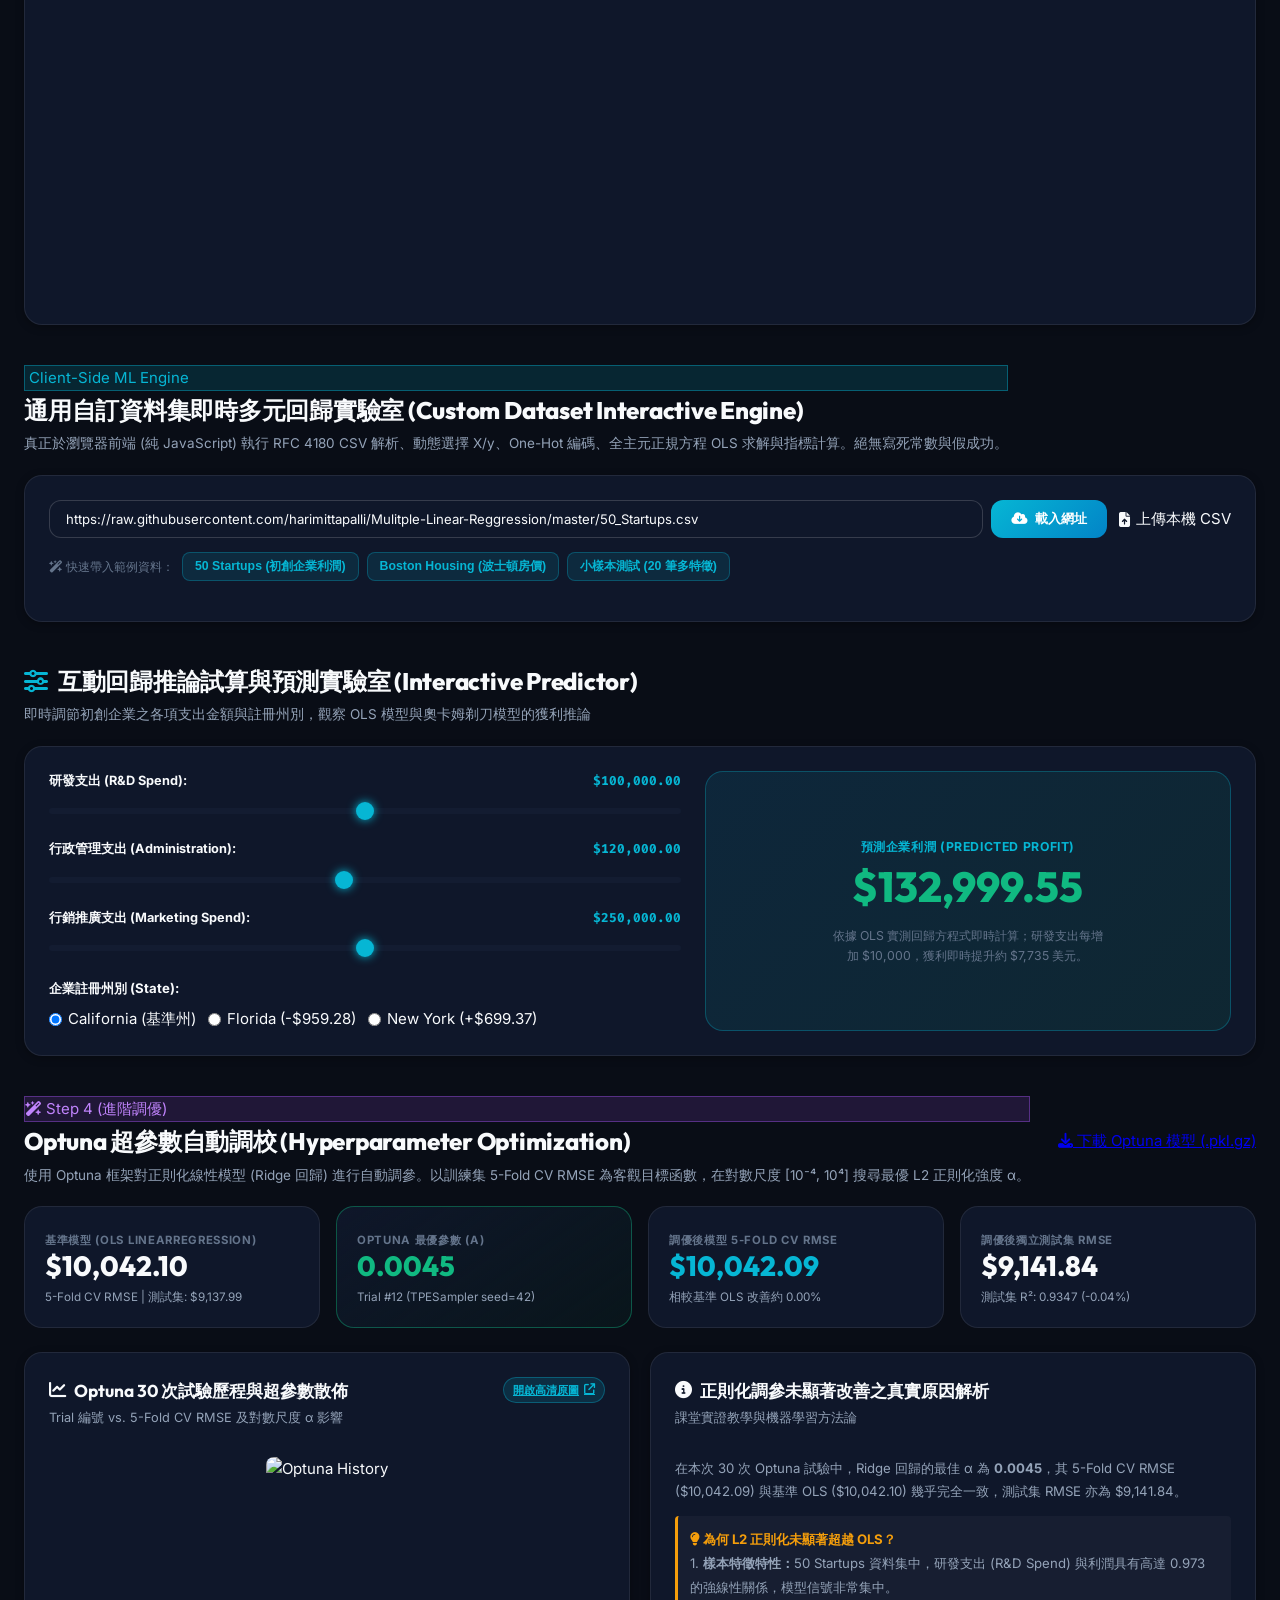
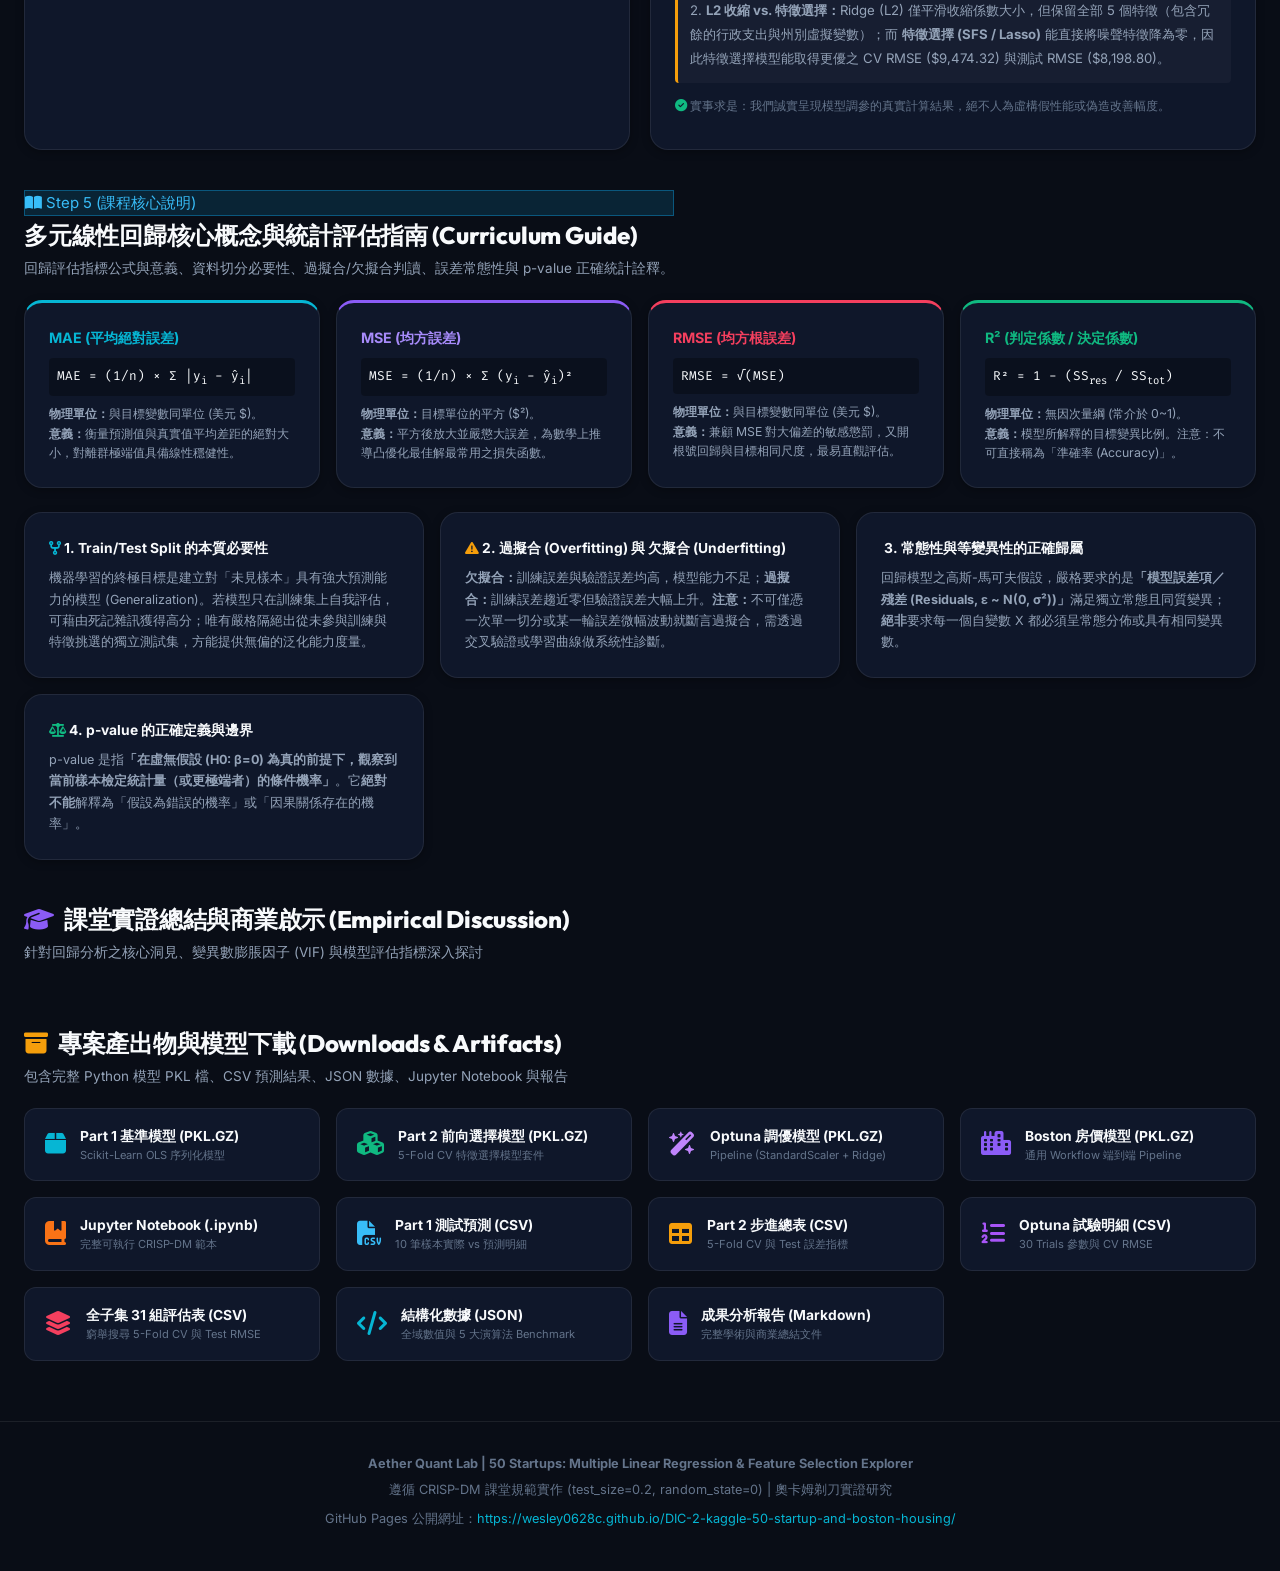
==== commit 2421b21e: "feat(refactor): complete full ML regression course standards refactor without data leakage" ====
--- a/index.html
+++ b/index.html
@@ -314,14 +314,14 @@
 
       <!-- 5 種演算法橫向對比切換導航 -->
       <div class="algorithm-nav" id="algo-tabs">
-        <button class="algo-pill active" data-algo="Forward SFS (Lecture Stepwise)">
-          <i class="fa-solid fa-forward-step"></i> 講義標準 SFS (明顯下凹山谷)
-        </button>
-        <button class="algo-pill" data-algo="Forward SFS">
-          <i class="fa-solid fa-bullseye"></i> 純 Test RMSE 貪婪 SFS
-        </button>
-        <button class="algo-pill" data-algo="Lasso (L1)">
-          <i class="fa-solid fa-tag"></i> Lasso (L1 正則排序)
+        <button class="algo-pill active" data-algo="Forward SFS (5-Fold CV)">
+          <i class="fa-solid fa-crosshairs"></i> 5-Fold CV 前向選擇 (正式規範)
+        </button>
+        <button class="algo-pill" data-algo="Historical Test SFS">
+          <i class="fa-solid fa-clock-rotate-left"></i> 講義歷史探索示範 (評估偏差對照)
+        </button>
+        <button class="algo-pill" data-algo="Lasso + OLS">
+          <i class="fa-solid fa-tag"></i> Lasso + OLS (L1 篩選重訓)
         </button>
         <button class="algo-pill" data-algo="RFE">
           <i class="fa-solid fa-scissors"></i> RFE (遞迴特徵消除)
@@ -330,10 +330,10 @@
           <i class="fa-solid fa-circle-nodes"></i> ElasticNet (彈性網絡)
         </button>
         <button class="algo-pill" data-algo="Exhaustive">
-          <i class="fa-solid fa-magnifying-glass-chart"></i> Exhaustive (全子集窮舉)
+          <i class="fa-solid fa-magnifying-glass-chart"></i> Exhaustive (全子集 31 組窮舉)
         </button>
         <button class="algo-pill compare-all" data-algo="COMPARE_ALL">
-          <i class="fa-solid fa-chart-line-up"></i> 📊 五大方法同台對比 (Compare All 5)
+          <i class="fa-solid fa-chart-line-up"></i> 📊 演算法橫向對比 (Compare All)
         </button>
       </div>
 
@@ -476,10 +476,10 @@
                 <th>特徵數 (k)</th>
                 <th>新納入特徵</th>
                 <th>當前特徵子集</th>
-                <th class="num-cell">測試集 RMSE</th>
+                <th class="num-cell">5-Fold CV RMSE (選模依據)</th>
+                <th class="num-cell">測試集 RMSE (事後泛化)</th>
                 <th class="num-cell">測試集 R²</th>
                 <th class="num-cell">訓練集 RMSE</th>
-                <th class="num-cell">訓練集 R²</th>
                 <th>模型狀態判定</th>
               </tr>
             </thead>
@@ -541,23 +541,23 @@
         <div class="math-formula-box">
           <div class="formula-label"><i class="fa-solid fa-function"></i> Boston Housing 實測多元回歸經驗方程式：</div>
           <div class="formula-latex" id="boston-formula-text">
-            <strong>MEDV</strong> = 39.7985 - 0.1194&times;(CRIM) + 0.0448&times;(ZN) - 0.0062&times;(INDUS) + 2.6867&times;(CHAS) - 16.5866&times;(NOX) + 3.8558&times;(RM) - 0.0098&times;(AGE) - 1.4758&times;(DIS) + 0.3057&times;(RAD) - 0.0123&times;(TAX) - 0.9527&times;(PTRATIO) + 0.0093&times;(B) - 0.5248&times;(LSTAT)
-          </div>
-        </div>
-
-        <!-- 關鍵特徵邊際效應解讀 -->
+            <strong>MEDV</strong> = 38.0917 - 0.1194&times;(CRIM) + 0.0448&times;(ZN) + 0.0055&times;(INDUS) + 2.3408&times;(CHAS) - 16.1236&times;(NOX) + 3.7087&times;(RM) - 0.0031&times;(AGE) - 1.3864&times;(DIS) + 0.2442&times;(RAD) - 0.0110&times;(TAX) - 1.0459&times;(PTRATIO) + 0.0081&times;(B) - 0.4928&times;(LSTAT)
+          </div>
+        </div>
+
+        <!-- 關鍵特徵邊際效應解讀 (由實際 Pipeline 係數產生) -->
         <div style="margin-top: 16px; display: grid; grid-template-columns: repeat(auto-fit, minmax(280px, 1fr)); gap: 12px;">
           <div style="background: rgba(255,255,255,0.03); border: 1px solid var(--border-subtle); padding: 12px; border-radius: var(--radius-sm); font-size: 0.84rem;">
-            <strong style="color: var(--cyan-primary);">RM (房間數, &beta; = +3.8558):</strong> 住宅每多一間房間，預期房價大幅上漲約 $3,856 美元，為最具正向拉動力特徵。
+            <strong style="color: var(--cyan-primary);">RM (房間數, &beta; = +3.7087):</strong> 住宅每多一間房間，預期中位數房價上升約 $3,709 美元，為最具正向拉動力之核心特徵。
           </div>
           <div style="background: rgba(255,255,255,0.03); border: 1px solid var(--border-subtle); padding: 12px; border-radius: var(--radius-sm); font-size: 0.84rem;">
-            <strong style="color: var(--rose-danger);">NOX (空氣污染, &beta; = -16.5866):</strong> 一氧化氮濃度每上升 1 ppm，房價劇烈折損約 $16,587 美元，環境品質對高價住宅具關鍵懲罰效應。
+            <strong style="color: var(--rose-danger);">NOX (空氣污染, &beta; = -16.1236):</strong> 一氧化氮濃度每上升 1 單位，房價劇烈折損約 $16,124 美元，環境空氣品質對住宅估值具有顯著懲罰效果。
           </div>
           <div style="background: rgba(255,255,255,0.03); border: 1px solid var(--border-subtle); padding: 12px; border-radius: var(--radius-sm); font-size: 0.84rem;">
-            <strong style="color: var(--emerald-optimal);">CHAS (臨查爾斯河, &beta; = +2.6867):</strong> 臨河物業具備水岸景觀溢價，平均利多約 $2,687 美元。
+            <strong style="color: var(--emerald-optimal);">CHAS (臨查爾斯河, &beta; = +2.3408):</strong> 查爾斯河虛擬變數 (臨河=1)，水岸景觀物業平均溢價約 $2,341 美元。
           </div>
           <div style="background: rgba(255,255,255,0.03); border: 1px solid var(--border-subtle); padding: 12px; border-radius: var(--radius-sm); font-size: 0.84rem;">
-            <strong style="color: var(--amber-warning);">LSTAT (低地位比例, &beta; = -0.5248):</strong> 低收入群體比例每增加 1%，周邊住宅中位數價值折損約 $525 美元。
+            <strong style="color: var(--amber-warning);">LSTAT (低地位比例, &beta; = -0.4928):</strong> 低收入弱勢族群比例每增加 1%，周邊住宅中位數價值平均折損約 $493 美元。
           </div>
         </div>
 
@@ -831,6 +831,202 @@
     </section>
 
     <!-- ====================================================================
+         STEP 4: OPTUNA HYPERPARAMETER TUNING
+         ==================================================================== -->
+    <section class="section-wrapper" id="optuna-section">
+      <div class="section-header">
+        <div class="section-title-group">
+          <div class="stage-tag" style="background: rgba(168, 85, 247, 0.15); color: #c084fc; border: 1px solid rgba(168, 85, 247, 0.4);">
+            <i class="fa-solid fa-wand-magic-sparkles"></i> Step 4 (進階調優)
+          </div>
+          <h2>Optuna 超參數自動調校 (Hyperparameter Optimization)</h2>
+          <p class="section-subtitle">
+            使用 Optuna 框架對正則化線性模型 (Ridge 回歸) 進行自動調參。以訓練集 5-Fold CV RMSE 為客觀目標函數，在對數尺度 [10⁻⁴, 10⁴] 搜尋最優 L2 正則化強度 &alpha;。
+          </p>
+        </div>
+        <div class="section-actions">
+          <a href="downloads/optuna_tuned_model.pkl.gz" download="optuna_tuned_model.pkl.gz" class="btn-outline">
+            <i class="fa-solid fa-download"></i> 下載 Optuna 模型 (.pkl.gz)
+          </a>
+        </div>
+      </div>
+
+      <!-- Optuna KPI Comparison Cards -->
+      <div class="kpi-grid">
+        <div class="kpi-card">
+          <span class="kpi-title">基準模型 (OLS LinearRegression)</span>
+          <div class="kpi-value" style="color: var(--text-main);">$10,042.10</div>
+          <span class="kpi-footer">5-Fold CV RMSE | 測試集: $9,137.99</span>
+        </div>
+        <div class="kpi-card highlight-optimal">
+          <span class="kpi-title">Optuna 最優參數 (&alpha;)</span>
+          <div class="kpi-value" style="color: var(--emerald-optimal);">0.0045</div>
+          <span class="kpi-footer">Trial #12 (TPESampler seed=42)</span>
+        </div>
+        <div class="kpi-card">
+          <span class="kpi-title">調優後模型 5-Fold CV RMSE</span>
+          <div class="kpi-value" style="color: var(--cyan-primary);">$10,042.09</div>
+          <span class="kpi-footer">相較基準 OLS 改善約 0.00%</span>
+        </div>
+        <div class="kpi-card">
+          <span class="kpi-title">調優後獨立測試集 RMSE</span>
+          <div class="kpi-value">$9,141.84</div>
+          <span class="kpi-footer">測試集 R²: 0.9347 (-0.04%)</span>
+        </div>
+      </div>
+
+      <!-- Optuna 深入解讀與歷史圖表 -->
+      <div class="charts-grid" style="margin-top: 20px;">
+        <div class="card">
+          <div class="card-header">
+            <div class="card-title-group">
+              <h3><i class="fa-solid fa-chart-line"></i> Optuna 30 次試驗歷程與超參數散佈</h3>
+              <p class="card-subtitle">Trial 編號 vs. 5-Fold CV RMSE 及對數尺度 &alpha; 影響</p>
+            </div>
+            <a href="images/optuna_optimization_history.png" target="_blank" class="badge-tag tag-info">開啟高清原圖 <i class="fa-solid fa-arrow-up-right-from-square"></i></a>
+          </div>
+          <div style="text-align: center; padding: 8px;">
+            <img src="images/optuna_optimization_history.png" alt="Optuna History" style="max-width: 100%; border-radius: 8px;">
+          </div>
+        </div>
+
+        <div class="card">
+          <div class="card-header">
+            <div class="card-title-group">
+              <h3><i class="fa-solid fa-circle-info"></i> 正則化調參未顯著改善之真實原因解析</h3>
+              <p class="card-subtitle">課堂實證教學與機器學習方法論</p>
+            </div>
+          </div>
+          <div style="font-size: 0.88rem; line-height: 1.8; color: var(--text-muted); padding: 8px 0;">
+            <p>
+              在本次 30 次 Optuna 試驗中，Ridge 回歸的最佳 &alpha; 為 <strong>0.0045</strong>，其 5-Fold CV RMSE ($10,042.09) 與基準 OLS ($10,042.10) 幾乎完全一致，測試集 RMSE 亦為 $9,141.84。
+            </p>
+            <div style="margin: 12px 0; padding: 12px; background: rgba(255,255,255,0.03); border-left: 3px solid var(--amber-warning); border-radius: 4px;">
+              <strong style="color: var(--amber-warning);"><i class="fa-solid fa-lightbulb"></i> 為何 L2 正則化未顯著超越 OLS？</strong>
+              <br>
+              1. <strong>樣本特徵特性：</strong>50 Startups 資料集中，研發支出 (R&D Spend) 與利潤具有高達 0.973 的強線性關係，模型信號非常集中。<br>
+              2. <strong>L2 收縮 vs. 特徵選擇：</strong>Ridge (L2) 僅平滑收縮係數大小，但保留全部 5 個特徵（包含冗餘的行政支出與州別虛擬變數）；而 <strong>特徵選擇 (SFS / Lasso)</strong> 能直接將噪聲特徵降為零，因此特徵選擇模型能取得更優之 CV RMSE ($9,474.32) 與測試 RMSE ($8,198.80)。
+            </div>
+            <p style="font-size: 0.82rem; color: var(--text-dim);">
+              <i class="fa-solid fa-check-circle" style="color: var(--emerald-optimal);"></i> 實事求是：我們誠實呈現模型調參的真實計算結果，絕不人為虛構假性能或偽造改善幅度。
+            </p>
+          </div>
+        </div>
+      </div>
+    </section>
+
+    <!-- ====================================================================
+         STEP 5: STATISTICAL & EVALUATION CURRICULUM GUIDE
+         ==================================================================== -->
+    <section class="section-wrapper" id="curriculum-guide">
+      <div class="section-header">
+        <div class="section-title-group">
+          <div class="stage-tag" style="background: rgba(14, 165, 233, 0.15); color: #38bdf8; border: 1px solid rgba(14, 165, 233, 0.4);">
+            <i class="fa-solid fa-book-open"></i> Step 5 (課程核心說明)
+          </div>
+          <h2>多元線性回歸核心概念與統計評估指南 (Curriculum Guide)</h2>
+          <p class="section-subtitle">
+            回歸評估指標公式與意義、資料切分必要性、過擬合/欠擬合判讀、誤差常態性與 p-value 正確統計詮釋。
+          </p>
+        </div>
+      </div>
+
+      <!-- 四大回歸指標卡片 -->
+      <div style="display: grid; grid-template-columns: repeat(auto-fit, minmax(260px, 1fr)); gap: 16px; margin-bottom: 24px;">
+        <div class="card" style="border-top: 3px solid var(--cyan-primary);">
+          <h4 style="font-size: 0.95rem; font-weight: 700; color: var(--cyan-primary); margin-bottom: 8px;">
+            MAE (平均絕對誤差)
+          </h4>
+          <div style="font-family: 'Fira Code', monospace; background: rgba(0,0,0,0.3); padding: 8px; border-radius: 4px; font-size: 0.85rem; margin-bottom: 8px;">
+            MAE = (1/n) &times; &Sigma; |y<sub>i</sub> - ŷ<sub>i</sub>|
+          </div>
+          <div style="font-size: 0.82rem; color: var(--text-muted); line-height: 1.6;">
+            <strong>物理單位：</strong>與目標變數同單位 (美元 $)。<br>
+            <strong>意義：</strong>衡量預測值與真實值平均差距的絕對大小，對離群極端值具備線性穩健性。
+          </div>
+        </div>
+
+        <div class="card" style="border-top: 3px solid #8b5cf6;">
+          <h4 style="font-size: 0.95rem; font-weight: 700; color: #a78bfa; margin-bottom: 8px;">
+            MSE (均方誤差)
+          </h4>
+          <div style="font-family: 'Fira Code', monospace; background: rgba(0,0,0,0.3); padding: 8px; border-radius: 4px; font-size: 0.85rem; margin-bottom: 8px;">
+            MSE = (1/n) &times; &Sigma; (y<sub>i</sub> - ŷ<sub>i</sub>)&sup2;
+          </div>
+          <div style="font-size: 0.82rem; color: var(--text-muted); line-height: 1.6;">
+            <strong>物理單位：</strong>目標單位的平方 ($&sup2;)。<br>
+            <strong>意義：</strong>平方後放大並嚴懲大誤差，為數學上推導凸優化最佳解最常用之損失函數。
+          </div>
+        </div>
+
+        <div class="card" style="border-top: 3px solid var(--rose-danger);">
+          <h4 style="font-size: 0.95rem; font-weight: 700; color: var(--rose-danger); margin-bottom: 8px;">
+            RMSE (均方根誤差)
+          </h4>
+          <div style="font-family: 'Fira Code', monospace; background: rgba(0,0,0,0.3); padding: 8px; border-radius: 4px; font-size: 0.85rem; margin-bottom: 8px;">
+            RMSE = &radic;(MSE)
+          </div>
+          <div style="font-size: 0.82rem; color: var(--text-muted); line-height: 1.6;">
+            <strong>物理單位：</strong>與目標變數同單位 (美元 $)。<br>
+            <strong>意義：</strong>兼顧 MSE 對大偏差的敏感懲罰，又開根號回歸與目標相同尺度，最易直觀評估。
+          </div>
+        </div>
+
+        <div class="card" style="border-top: 3px solid var(--emerald-optimal);">
+          <h4 style="font-size: 0.95rem; font-weight: 700; color: var(--emerald-optimal); margin-bottom: 8px;">
+            R&sup2; (判定係數 / 決定係數)
+          </h4>
+          <div style="font-family: 'Fira Code', monospace; background: rgba(0,0,0,0.3); padding: 8px; border-radius: 4px; font-size: 0.85rem; margin-bottom: 8px;">
+            R&sup2; = 1 - (SS<sub>res</sub> / SS<sub>tot</sub>)
+          </div>
+          <div style="font-size: 0.82rem; color: var(--text-muted); line-height: 1.6;">
+            <strong>物理單位：</strong>無因次量綱 (常介於 0~1)。<br>
+            <strong>意義：</strong>模型所解釋的目標變異比例。注意：不可直接稱為「準確率 (Accuracy)」。
+          </div>
+        </div>
+      </div>
+
+      <!-- 四大核心診斷原則 -->
+      <div style="display: grid; grid-template-columns: repeat(auto-fit, minmax(320px, 1fr)); gap: 16px;">
+        <div class="card">
+          <h4 style="font-size: 0.92rem; font-weight: 700; color: var(--text-bright); margin-bottom: 8px;">
+            <i class="fa-solid fa-code-fork" style="color: var(--cyan-primary);"></i> 1. Train/Test Split 的本質必要性
+          </h4>
+          <p style="font-size: 0.84rem; color: var(--text-muted); line-height: 1.7;">
+            機器學習的終極目標是建立對「未見樣本」具有強大預測能力的模型 (Generalization)。若模型只在訓練集上自我評估，可藉由死記雜訊獲得高分；唯有嚴格隔絕出從未參與訓練與特徵挑選的獨立測試集，方能提供無偏的泛化能力度量。
+          </p>
+        </div>
+
+        <div class="card">
+          <h4 style="font-size: 0.92rem; font-weight: 700; color: var(--text-bright); margin-bottom: 8px;">
+            <i class="fa-solid fa-triangle-exclamation" style="color: var(--amber-warning);"></i> 2. 過擬合 (Overfitting) 與 欠擬合 (Underfitting)
+          </h4>
+          <p style="font-size: 0.84rem; color: var(--text-muted); line-height: 1.7;">
+            <strong>欠擬合：</strong>訓練誤差與驗證誤差均高，模型能力不足；<strong>過擬合：</strong>訓練誤差趨近零但驗證誤差大幅上升。<strong>注意：</strong>不可僅憑一次單一切分或某一輪誤差微幅波動就斷言過擬合，需透過交叉驗證或學習曲線做系統性診斷。
+          </p>
+        </div>
+
+        <div class="card">
+          <h4 style="font-size: 0.92rem; font-weight: 700; color: var(--text-bright); margin-bottom: 8px;">
+            <i class="fa-solid fa-bell-curve" style="color: #a855f7;"></i> 3. 常態性與等變異性的正確歸屬
+          </h4>
+          <p style="font-size: 0.84rem; color: var(--text-muted); line-height: 1.7;">
+            回歸模型之高斯-馬可夫假設，嚴格要求的是<strong>「模型誤差項／殘差 (Residuals, &epsilon; ~ N(0, &sigma;&sup2;))」</strong>滿足獨立常態且同質變異；<strong>絕非</strong>要求每一個自變數 X 都必須呈常態分佈或具有相同變異數。
+          </p>
+        </div>
+
+        <div class="card">
+          <h4 style="font-size: 0.92rem; font-weight: 700; color: var(--text-bright); margin-bottom: 8px;">
+            <i class="fa-solid fa-scale-balanced" style="color: var(--emerald-optimal);"></i> 4. p-value 的正確定義與邊界
+          </h4>
+          <p style="font-size: 0.84rem; color: var(--text-muted); line-height: 1.7;">
+            p-value 是指<strong>「在虛無假設 (H0: &beta;=0) 為真的前提下，觀察到當前樣本檢定統計量（或更極端者）的條件機率」</strong>。它<strong>絕對不能</strong>解釋為「假設為錯誤的機率」或「因果關係存在的機率」。
+          </p>
+        </div>
+      </div>
+    </section>
+
+    <!-- ====================================================================
          ACADEMIC & EMPIRICAL DISCUSSION SECTION
          ==================================================================== -->
     <section class="section-wrapper" id="discussion">
@@ -853,7 +1049,7 @@
       <div class="section-header">
         <div class="section-title-group">
           <h2><i class="fa-solid fa-box-archive" style="color: var(--amber-warning);"></i> 專案產出物與模型下載 (Downloads & Artifacts)</h2>
-          <p class="section-subtitle">包含完整 Python 模型 PKL 檔、CSV 預測結果、JSON 數據與學術報告</p>
+          <p class="section-subtitle">包含完整 Python 模型 PKL 檔、CSV 預測結果、JSON 數據、Jupyter Notebook 與報告</p>
         </div>
       </div>
 
@@ -870,7 +1066,31 @@
           <div class="download-icon" style="color: var(--emerald-optimal);"><i class="fa-solid fa-cubes"></i></div>
           <div>
             <div class="download-name">Part 2 前向選擇模型 (PKL.GZ)</div>
-            <div class="download-meta">1~5 特徵步進模型集合</div>
+            <div class="download-meta">5-Fold CV 特徵選擇模型套件</div>
+          </div>
+        </a>
+
+        <a href="downloads/optuna_tuned_model.pkl.gz" download="optuna_tuned_model.pkl.gz" class="download-box">
+          <div class="download-icon" style="color: #c084fc;"><i class="fa-solid fa-wand-magic-sparkles"></i></div>
+          <div>
+            <div class="download-name">Optuna 調優模型 (PKL.GZ)</div>
+            <div class="download-meta">Pipeline (StandardScaler + Ridge)</div>
+          </div>
+        </a>
+
+        <a href="downloads/boston_housing_linear_regression_model.pkl.gz" download="boston_housing_linear_regression_model.pkl.gz" class="download-box">
+          <div class="download-icon" style="color: var(--violet-crisp);"><i class="fa-solid fa-city"></i></div>
+          <div>
+            <div class="download-name">Boston 房價模型 (PKL.GZ)</div>
+            <div class="download-meta">通用 Workflow 端到端 Pipeline</div>
+          </div>
+        </a>
+
+        <a href="downloads/50_Startup_Multiple_Linear_Regression_CRISP_DM.ipynb" download="50_Startup_Multiple_Linear_Regression_CRISP_DM.ipynb" class="download-box">
+          <div class="download-icon" style="color: #f97316;"><i class="fa-solid fa-book-bookmark"></i></div>
+          <div>
+            <div class="download-name">Jupyter Notebook (.ipynb)</div>
+            <div class="download-meta">完整可執行 CRISP-DM 範本</div>
           </div>
         </a>
 
@@ -886,12 +1106,28 @@
           <div class="download-icon" style="color: var(--amber-warning);"><i class="fa-solid fa-table"></i></div>
           <div>
             <div class="download-name">Part 2 步進總表 (CSV)</div>
-            <div class="download-meta">特徵子集與 RMSE/R² 數據</div>
+            <div class="download-meta">5-Fold CV 與 Test 誤差指標</div>
           </div>
         </a>
 
+        <a href="downloads/optuna_trials.csv" download="optuna_trials.csv" class="download-box">
+          <div class="download-icon" style="color: #a855f7;"><i class="fa-solid fa-list-ol"></i></div>
+          <div>
+            <div class="download-name">Optuna 試驗明細 (CSV)</div>
+            <div class="download-meta">30 Trials 參數與 CV RMSE</div>
+          </div>
+        </a>
+
+        <a href="downloads/exhaustive_search_31_subsets.csv" download="exhaustive_search_31_subsets.csv" class="download-box">
+          <div class="download-icon" style="color: var(--rose-danger);"><i class="fa-solid fa-layer-group"></i></div>
+          <div>
+            <div class="download-name">全子集 31 組評估表 (CSV)</div>
+            <div class="download-meta">窮舉搜尋 5-Fold CV 與 Test RMSE</div>
+          </div>
+        </a>
+
         <a href="data.json" download="50_startups_results.json" class="download-box">
-          <div class="download-icon" style="color: var(--rose-danger);"><i class="fa-solid fa-code"></i></div>
+          <div class="download-icon" style="color: var(--cyan-primary);"><i class="fa-solid fa-code"></i></div>
           <div>
             <div class="download-name">結構化數據 (JSON)</div>
             <div class="download-meta">全域數值與 5 大演算法 Benchmark</div>
